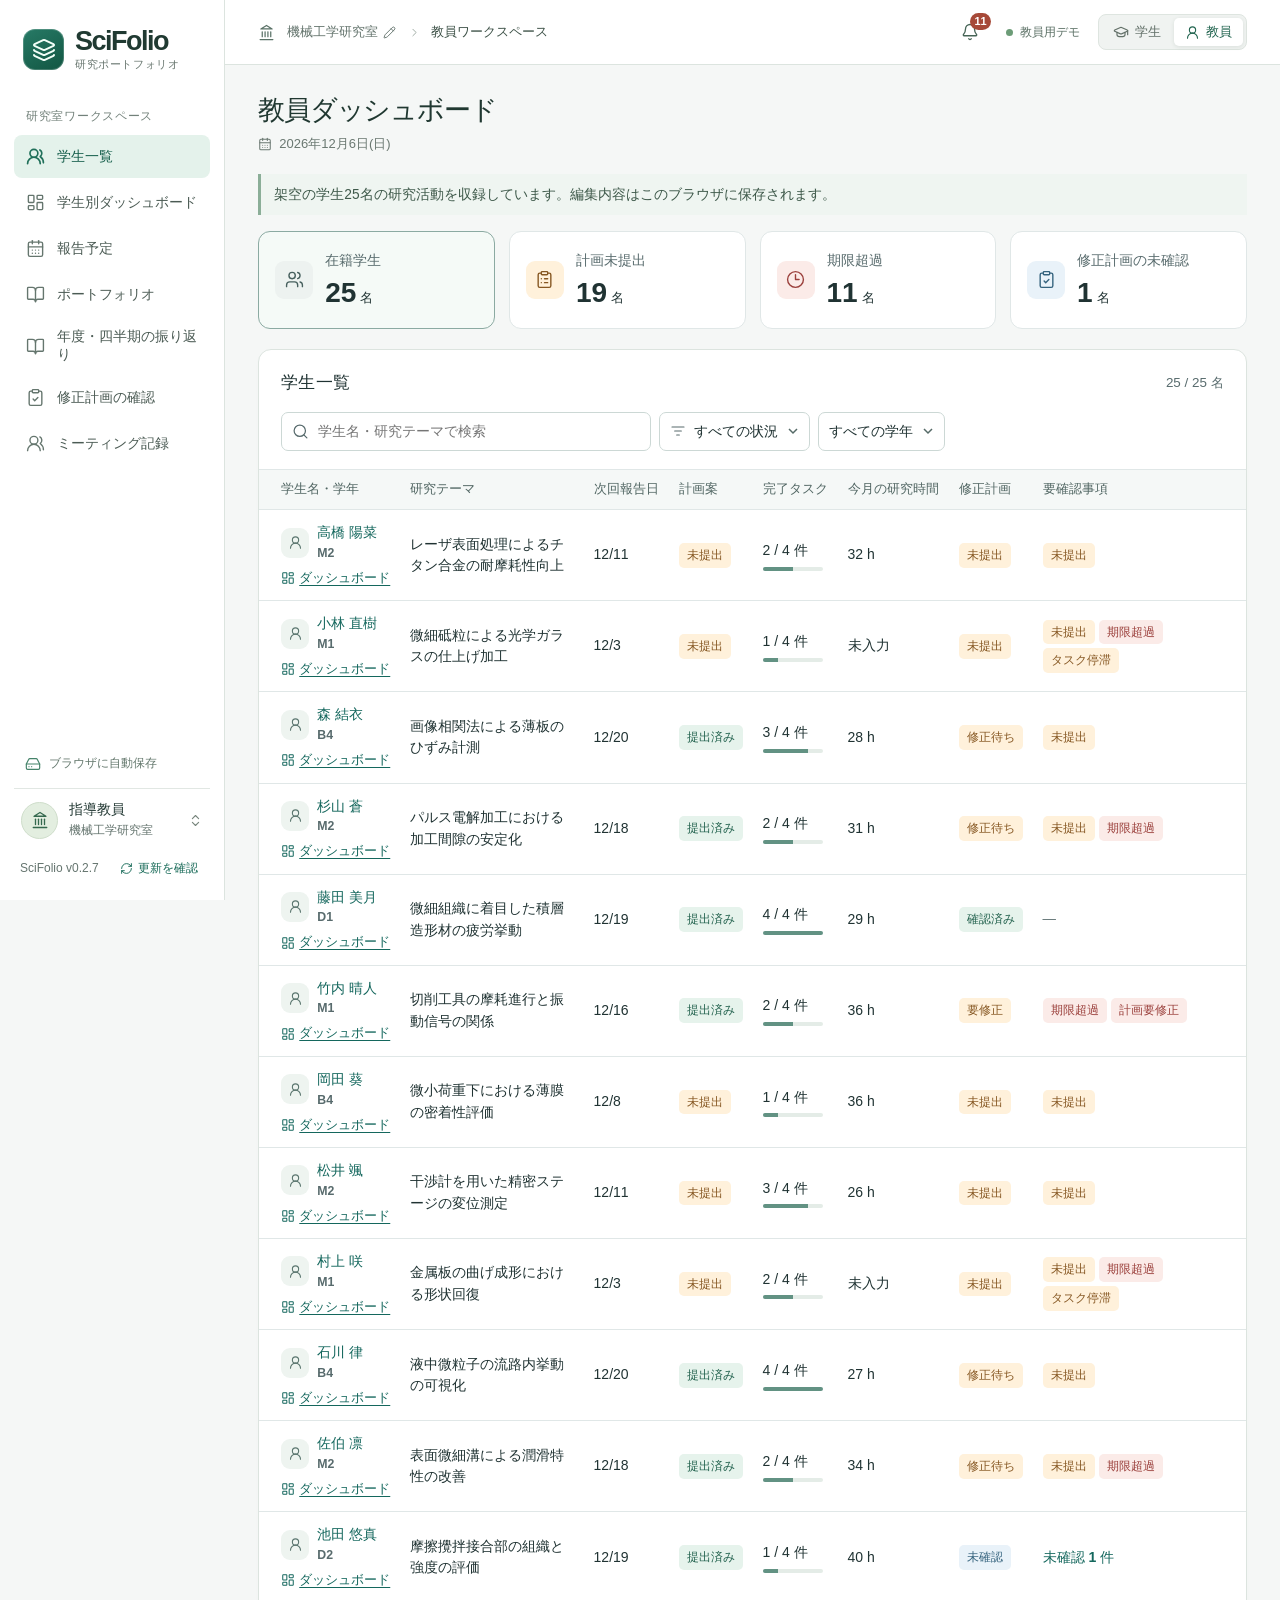
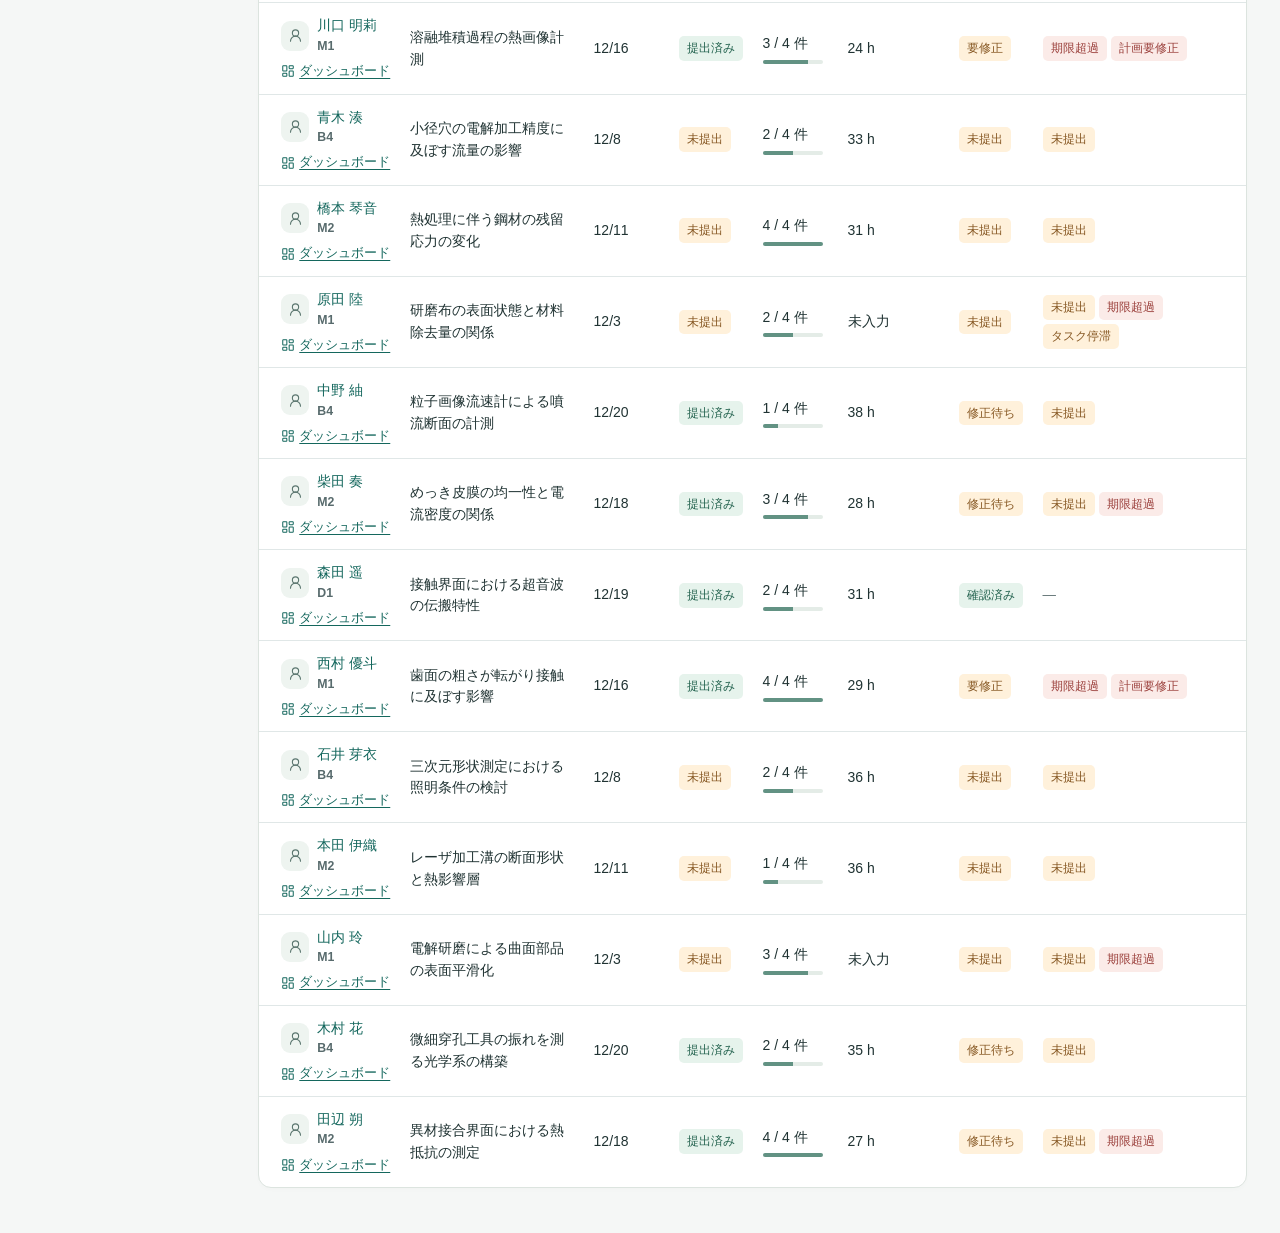
==== faculty/index.html @ 7b9308c9 "Publish verified SciFolio student and faculty demos" ====
<!doctype html>
<html lang="ja">
  <head>
    <meta name="labfolio-version" content="0.2.7">

    <meta charset="UTF-8" />
    <meta name="viewport" content="width=device-width, initial-scale=1.0" />
    <meta name="theme-color" content="#116458" />
    <meta name="description" content="機械工学研究室の研究計画、進捗報告、活動履歴を管理する研究ポートフォリオ。" />
    <link rel="icon" href="./favicon.svg" type="image/svg+xml" />
    <title>SciFolio | 研究ポートフォリオ</title>
    <script type="module" crossorigin src="./assets/index-DrVb_dXL.js"></script>
    <link rel="stylesheet" crossorigin href="./assets/index-B3-kyezY.css">
  </head>
  <body><div id="root"></div></body>
</html>
---- faculty/assets/index-B3-kyezY.css ----
.release-control{color:var(--muted);font-size:12px}.sidebar-foot .release-control{margin:10px 6px 0}.pilot-login-card .release-control{border-top:1px solid var(--line);margin-top:20px;padding-top:12px}.release-row{display:flex;justify-content:space-between;align-items:center;gap:10px}.release-row>span{font-variant-numeric:tabular-nums}.release-control button{color:var(--green);display:inline-flex;align-items:center;gap:5px;min-height:32px;padding:4px 6px;border-radius:5px;font-size:12px;font-weight:600}.release-control button:hover{background:#edf5f0}.release-status:not(:empty){display:grid;gap:3px;margin:3px 0 5px}.release-status button{justify-self:start;text-decoration:underline}.notice-bell{display:inline-flex;align-items:center;justify-content:center;position:relative;width:36px;height:36px;flex-shrink:0;border-radius:8px;color:#466456}.notice-bell:hover{background:#edf5f0}.notice-bell b{position:absolute;right:-3px;top:-1px;padding:0 4px;min-width:17px;height:17px;border-radius:12px;line-height:17px;color:#fff;background:#a64938;font-size:11px}.notice-dialog{position:fixed;inset:54px 16px auto auto;width:min(375px,calc(100vw - 24px));max-height:min(65dvh,580px);margin:0;padding:0;border:1px solid #cedbd2;border-radius:12px;color:#22372e;box-shadow:0 9px 38px #19372924}.notice-dialog::backdrop{background:#1937291a}.notice-content header{display:flex;justify-content:space-between;align-items:center;padding:9px 10px 9px 16px;border-bottom:1px solid #dce5df}.notice-content h2{font-size:1rem;margin:0}.notice-content ul{list-style:none;margin:0;padding:0}.notice-content li+li{border-top:1px solid #e1e9e4}.notice-content a{position:relative;display:grid;gap:4px;padding:11px 35px 11px 16px;text-decoration:none;color:inherit}.notice-content a:hover{background:#f3f7f4}.notice-content a>span{font-size:.82rem}.notice-content a>svg{position:absolute;right:13px;top:43%}.notice-content small{margin-right:8px;border-radius:4px;padding:1px 5px;font-weight:700}.notice-content time{color:#54665a}.notice-today{background:#f8efd6;color:#775617}.notice-late{background:#f7e4df;color:#8b392b}.notice-content p{padding:16px;margin:0}.grade-edit-trigger{display:inline-flex;align-items:center;gap:5px;color:inherit;background:transparent;cursor:pointer;max-width:min(16em,100%);min-height:28px}.grade-edit-trigger>span{white-space:nowrap;overflow:hidden;text-overflow:ellipsis}.grade-edit-trigger>svg{flex:none}.grade-edit-trigger:hover{background:#ffffff18}.grade-edit-dialog{width:min(385px,calc(100% - 32px));padding:20px;border:1px solid var(--line);border-radius:13px;background:#fff;color:var(--ink);box-shadow:0 20px 60px #183c2f33}.grade-edit-dialog::backdrop{background:#17382b80}.grade-edit-heading,.grade-edit-actions{display:flex;align-items:center;gap:10px}.grade-edit-heading{justify-content:space-between;margin:0 0 14px}.grade-edit-heading h2,.theme-copy .grade-edit-heading h2{font-size:1.1rem;line-height:1.35;margin:0}.grade-edit-dialog form{display:grid;gap:8px}.grade-edit-dialog label{font-weight:650}.grade-edit-dialog select{border:1px solid var(--line);border-radius:7px;padding:9px;font:inherit;color:inherit;background:#fff;width:100%}.grade-edit-dialog p{color:var(--muted);font-size:.82rem;margin:0}.grade-edit-dialog .grade-error{color:#a12c27}.grade-edit-actions{justify-content:flex-end;margin-top:10px}.setup-grade{display:flex;align-items:center;gap:9px;margin-bottom:12px;font-size:.88rem}.setup-grade .grade-edit-trigger{border-color:var(--line);background:#fff}.wk-checklist-edit{min-width:0;margin:0;padding:0;border:0}.wk-checklist-edit legend{margin:0 0 6px;padding:0;font-size:.89rem;font-weight:650}.wk-checklist-row{display:grid;grid-template-columns:minmax(0,1fr) auto;gap:6px;align-items:center;margin:0 0 8px}.wk-checklist-edit>button{min-height:34px}.task-check-items{display:grid;gap:2px;min-width:0}.task-check-line,.wk label.task-check-line{display:inline-flex;flex-direction:row;gap:9px;align-items:center;min-height:34px;max-width:100%;font-size:.92rem;line-height:1.45;font-weight:500;color:#354f44;overflow-wrap:anywhere}.task-check-line input{flex:0 0 17px;width:17px;height:17px;margin:0;accent-color:#19755e}.task-check-line svg{flex:none;color:#39705a}.wk-report-task{display:grid;min-width:0;gap:6px;padding:17px 0;border-top:1px solid var(--wk-line)}.wk-report-task:last-child{padding-bottom:0}.wk-report-task header{display:flex;gap:8px 13px;justify-content:space-between;align-items:baseline;flex-wrap:wrap}.wk-report-task h3{overflow-wrap:anywhere;font-size:.99rem}.wk-task-state{color:#56685e;font-size:.83rem}.wk-task-state.is-done{color:#247251}.wk-report-task .task-check-items{padding-inline-start:11px;border-inline-start:2px solid #dce8df}.wk-report-task label.wk-redirect-check{color:#616e66;font-size:.82rem}.wk-task-reason{margin:4px 0}.wk-report-details .wk-spec,.wk-submitted-reason{margin:0}.period-totals,.monthly-reading{margin:0 19px 10px;display:flex;align-items:baseline;flex-wrap:wrap;gap:.35em .85em;color:#53665a;font-size:.82rem}.period-totals b,.monthly-reading strong{color:#244638;font-variant-numeric:tabular-nums}.monthly-reading span{margin-left:auto}.trend-point{cursor:pointer;touch-action:pan-y}.trend-point:focus-visible{outline:none}.trend-point:is(:hover,:focus-visible) .trend-point-target{fill:#27867112}.trend-point:focus-visible .trend-point-target{stroke:#479e8c;stroke-width:1.5}.trend-point:is(:hover,:focus-visible) .trend-point-marker{stroke-width:3.5}.monthly-static.stat-link{cursor:default}.monthly-static.stat-link:hover{border-color:var(--border, #dce5df)}.dash-task-checks{padding:0 0 10px 38px}.dash-task-group+.dash-task-group{border-top:1px solid var(--line)}.theme-tools{display:flex;align-items:center;flex-wrap:wrap;gap:9px}.theme-edit{display:inline-flex;align-items:center;gap:5px;background:transparent;border:0;color:#f2f8f3;font:inherit;font-size:.82rem;cursor:pointer;padding:3px 5px;border-radius:4px}.theme-edit:hover{background:#ffffff18}.theme-edit:focus-visible{outline:2px solid white;outline-offset:2px}.theme-form{padding:20px 24px}.theme-form label{display:grid;gap:7px;font-weight:600}.theme-form textarea{width:100%;padding:9px 12px;border:1px solid #9fb4a6;border-radius:6px;font:inherit;color:inherit;resize:vertical}.theme-form .wk-actions{margin-top:12px}.theme-copy h2{overflow-wrap:anywhere}.reflection-dashboard-link{padding:0 20px 18px}.schedule-page{display:grid;gap:18px;min-width:0}.schedule-panel{min-width:0;padding:clamp(16px,2.3vw,28px)}.schedule-panel h2{display:flex;align-items:center;gap:9px;color:#243d32;font-size:1.1rem;margin:0}.schedule-panel h2 svg{color:#277654}.schedule-panel h2 small{margin-left:auto;color:#52675e;font-size:.78rem;font-weight:500}.schedule-panel p{margin:8px 0;color:#52665b;font-size:.9rem}.schedule-active{display:grid;grid-template-columns:repeat(2,minmax(0,1fr));gap:12px;margin-top:16px}.schedule-active-date{display:flex;flex-wrap:wrap;align-items:center;justify-content:space-between;gap:6px 12px;padding:13px 15px;border-radius:8px;background:#f0f6f2}.schedule-active-date>div{display:grid;gap:3px}.schedule-active-date>div>span,.schedule-add label{color:#51675b;font-size:.8rem;font-weight:600}.schedule-active-date strong{font-size:1.06rem;font-variant-numeric:tabular-nums}.schedule-add-actions,.schedule-row-controls,.schedule-row-date{display:flex;align-items:center;flex-wrap:wrap;gap:8px}.schedule-page input[type=date]{min-width:0;max-width:100%;padding:7px 9px;background:#fff;border:1px solid #c4d5c9;border-radius:6px;color:#263e32;font:inherit}.schedule-icon-btn{display:inline-grid;place-items:center;width:34px;height:34px;padding:0;border:1px solid #d5e0d8;border-radius:6px;background:#fff;color:#286346;cursor:pointer;font:inherit}.schedule-icon-btn:hover{background:#eef5f0}.schedule-layout{display:grid;grid-template-columns:minmax(0,.8fr) minmax(0,1.2fr);align-items:start;gap:18px}.schedule-add{display:grid;gap:10px;margin-top:18px}.schedule-input-row{display:flex;align-items:end;gap:8px}.schedule-input-row label{display:grid;gap:3px;font-size:.82rem}.schedule-input-row label input[type=date]{font-size:1rem}.schedule-add-actions{margin-top:2px}.schedule-list,.schedule-history{margin:8px 0 0;padding:0;list-style:none}.schedule-row{display:flex;align-items:center;flex-wrap:wrap;justify-content:space-between;gap:9px 10px;padding:10px 0;border-bottom:1px solid #e2e8e3}.schedule-list li:last-child .schedule-row{border:0}.schedule-row-date{gap:5px;font-size:.96rem;font-weight:600;font-variant-numeric:tabular-nums}.schedule-tag{color:#286347;padding:2px 7px;background:#e0ede3;border-radius:8px;font-size:.72rem;font-weight:600}.schedule-row-controls{gap:5px;font-size:.86rem}.schedule-details{padding:12px 0 3px;border-top:1px solid #e2e8e3;margin-top:10px}.schedule-details summary{cursor:pointer;font-size:.88rem;color:#375445;font-weight:600}.schedule-history{display:grid;gap:5px;font-size:.88rem;color:#52665b}.schedule-status:empty{display:none}.schedule-status,.schedule-feedback{margin:0;padding:10px 12px;border-radius:6px}.schedule-status{color:#285f40;background:#eaf5ed}.schedule-feedback{color:#853c29;background:#fff2eb}.schedule-feedback .btn{margin-left:8px}@media(max-width:850px){.schedule-layout{grid-template-columns:1fr}}@media(max-width:540px){.schedule-active{grid-template-columns:1fr}.schedule-page,.schedule-layout{gap:12px}.schedule-active-date{padding:10px 12px}}.reflection{display:grid;gap:16px;color:var(--text,#203c31)}.reflection h2,.reflection h3,.reflection p{margin:0}.reflection-controls,.reflection-section,.reflection-summary>.panel{padding:20px 22px}.reflection-controls{display:flex;align-items:end;gap:16px;flex-wrap:wrap}.reflection-controls>div{margin-right:auto;flex:1 1 180px}.reflection-controls h2{font-size:1.12rem}.reflection-controls p,.reflection-caption,.reflection-section>p{color:#586860;font-size:.84rem;line-height:1.7}.reflection-controls label,.reflection-note label{display:grid;gap:6px;font-size:.82rem;font-weight:650}.reflection input,.reflection textarea,.reflection select{font:inherit;border:1px solid #cfdad4;border-radius:7px;background:#fff;padding:8px 10px;color:inherit}.reflection-summary{display:grid;grid-template-columns:repeat(3,minmax(0,1fr));gap:12px}.reflection-summary>.panel{display:grid;align-content:start;gap:5px}.reflection-summary span,.reflection-section h2{display:flex;gap:7px;align-items:center}.reflection-summary span,.reflection-summary small,.reflection-table small{color:#54675b;font-size:.82rem}.reflection-summary strong{font-size:clamp(1.5rem,3.1vw,2.25rem);font-variant-numeric:tabular-nums}.reflection-section{display:grid;gap:14px;min-width:0}.reflection-section h2{font-size:1.03rem}.reflection-section h3{font-size:.91rem}.reflection-section details,.reflection-section article{border-top:1px solid #e3eae5;padding:12px 0 0;font-size:.88rem;line-height:1.65;overflow-wrap:anywhere}.reflection-section details p,.reflection-section article p{white-space:pre-wrap}.reflection-section summary{cursor:pointer;font-weight:600}.reflection-section time{font-variant-numeric:tabular-nums}.reflection-meetings{display:grid;grid-template-columns:repeat(4,minmax(0,1fr));margin:0;gap:12px}.reflection-meetings dt{color:#57695f;font-size:.81rem}.reflection-meetings dd{margin:4px 0 0;font-size:1.4rem;font-weight:650}.reflection-meetings small{font-size:.72rem;font-weight:500}.reflection-table{overflow:auto}.reflection-table table{width:100%;border-collapse:collapse;font-size:.85rem;white-space:nowrap;text-align:left}.reflection-table th,.reflection-table td{border-bottom:1px solid #e6ebe7;padding:9px 7px}.reflection-table th{font-weight:600}.reflection-table small{display:block}.reflection-table .text-action{margin:0}.reflection-note{display:grid;gap:12px}.reflection-section>.btn{justify-self:start}@media(max-width:650px){.reflection{gap:12px}.reflection-controls,.reflection-section,.reflection-summary>.panel{padding:15px}.reflection-summary{grid-template-columns:1fr;gap:8px}.reflection-summary>.panel{grid-template-columns:1fr auto;align-items:center}.reflection-summary small{grid-column:1/-1}.reflection-meetings{grid-template-columns:repeat(2,minmax(0,1fr))}.reflection-controls label{flex:1 1 auto}}.meeting-title,.meeting-title h2,.meeting-choices,.meeting-choices>label:not(.field){display:flex;align-items:center;gap:9px}.meeting-title{justify-content:space-between;margin-bottom:14px}.meeting-title h2{font-size:1.12rem}.meeting-title>span,.meeting-history span{color:var(--muted);font-size:.85rem}.meeting-form fieldset{border:0;padding:0;margin:0 0 20px}.meeting-form legend{font-weight:650;padding:0;margin-bottom:8px}.meeting-choices{flex-wrap:wrap;gap:10px 18px}.meeting-choices+.meeting-choices,.meeting-form .field{margin-top:12px}.meeting-form input[type=radio],.meeting-form input[type=checkbox]{accent-color:var(--green)}.meeting-date{max-width:230px}.meeting-counter{display:flex;flex-wrap:wrap;align-items:center;gap:8px}.meeting-counter output{min-width:3.4em;font-size:1.35rem;font-weight:650;font-variant-numeric:tabular-nums}.meeting-counter small,.meeting-hint{color:var(--muted);font-size:.82rem;font-weight:500}.meeting-counter .icon-button{min-height:40px;min-width:40px}.meeting-roster{margin-top:16px;display:grid;gap:4px}.meeting-roster button{text-align:left;border-radius:6px;border:1px solid var(--line);padding:10px 12px;display:grid;grid-template-columns:1fr 1fr 1.4fr;gap:8px}.meeting-roster button[aria-pressed=true]{border-color:var(--green);background:#f1f7f4}.meeting-history{margin:0;padding:0;list-style:none}.meeting-history li{display:flex;flex-wrap:wrap;gap:6px 18px;padding:9px 0;border-top:1px solid var(--line)}.meeting-form>p{margin-top:12px}@media(max-width:600px){.meeting-roster button{grid-template-columns:1fr 1fr}.meeting-roster button span:last-child{grid-column:1/-1}}.portfolio-view{--fac-text: #203333;--fac-muted: #586b6d;--fac-line: #e0e7e7;--fac-soft: #f5f8f7;--fac-accent: #14675d;color:var(--fac-text);min-width:0}.fac-stack{display:grid;gap:20px}.portfolio-view *,.portfolio-view *:before,.portfolio-view *:after{box-sizing:border-box}.portfolio-view button{font:inherit}.portfolio-view button,.portfolio-view summary{cursor:pointer}.portfolio-view :focus-visible{outline:3px solid #448c9c;outline-offset:2px}.portfolio-view h2,.portfolio-view h3,.portfolio-view p,.portfolio-view dl,.portfolio-view dd{margin:0}.portfolio-view h2{font-size:1.08rem;letter-spacing:.008em;line-height:1.6;font-weight:700}.portfolio-view h3{font-size:1rem;margin:1.3rem 0 .65rem}.fac-stack>.panel{min-width:0}.fac-card{padding:20px 22px}.fac-card-head,.fac-inline,.fac-profile-actions,.fac-profile{display:flex;align-items:center;gap:10px}.fac-card-head,.fac-inline,.fac-profile-actions{flex-wrap:wrap}.fac-card-head{justify-content:space-between;gap:8px}.fac-card-head h2,.fac-note{display:inline-flex;align-items:center;gap:8px}.fac-card-head h2 svg{color:var(--fac-accent)}.fac-inline{gap:8px 12px}.fac-muted,.fac-meta{color:var(--fac-muted)}.fac-muted,.fac-meta{font-size:.84rem}.fac-tag{display:inline-flex;align-items:center;justify-content:center;white-space:nowrap;padding:3px 8px;border-radius:5px;font-size:.78rem;font-weight:650;line-height:1.5}.fac-neutral{color:#47605e;background:#edf2f0}.fac-orange{color:#865722;background:#fff1db}.fac-red{color:#9b403c;background:#fbebe8}.fac-blue{color:#35637e;background:#e9f2f9}.fac-green{color:#24634f;background:#e6f3ec}.fac-violet{color:#665484;background:#f0ecf5}.fac-entry-icon{display:inline-grid;place-items:center;flex:0 0 auto;border-radius:9px}.fac-entry-icon{width:33px;height:33px;background:#edf4f0;color:var(--fac-accent)}.fac-table-card{overflow:hidden;padding:0}.fac-table-card .fac-card-head{padding:19px 22px 15px}.fac-text-btn{background:transparent;color:var(--fac-accent);border:0;padding:0}.portfolio-view .fac-text-btn{font-size:.875rem;font-weight:650;text-align:left}.fac-text-btn:hover{text-decoration:underline;text-underline-offset:3px}.fac-scroll{overflow-x:auto}.fac-table{width:100%;border-collapse:collapse;font-size:.875rem;line-height:1.55;text-align:left}.fac-table th{padding:10px;color:#516663;background:var(--fac-soft);border-block:1px solid var(--fac-line);font-weight:620;font-size:.79rem;white-space:nowrap}.fac-table td{border-bottom:1px solid var(--fac-line);padding:12px 10px;vertical-align:middle}.fac-table tr:last-child td{border-bottom:0}.fac-table th:first-child,.fac-table td:first-child{padding-left:22px}.fac-table th:last-child,.fac-table td:last-child{padding-right:22px}.fac-table time{white-space:nowrap}.fac-history tbody tr:hover{background:#f8fbf9}.fac-empty{display:grid;justify-items:center;gap:7px;padding:34px 16px;color:var(--fac-muted);text-align:center}.fac-empty svg{color:#73948a}.fac-empty strong{color:var(--fac-text)}.fac-profile{padding:19px 22px}.fac-profile-copy{flex:1 1 auto;min-width:0}.fac-profile-copy p{font-size:.93rem;color:var(--fac-muted);overflow-wrap:anywhere;margin-top:3px}.fac-monogram{flex-shrink:0;display:grid;place-items:center;width:48px;height:48px;border-radius:12px;background:#e6f0eb;color:#376b5d;font-size:1.35rem;font-weight:600}.fac-profile .btn,.fac-empty .btn{display:inline-flex;align-items:center;justify-content:center;gap:6px}.fac-history{min-width:550px}.fac-history tr.fac-selected{background:#f0f7f3}.fac-history tr.fac-selected td:first-child{box-shadow:inset 3px 0 var(--fac-accent)}.fac-section-title{margin:4px 0 -8px}.fac-summary{margin:17px 0 14px;background:var(--fac-soft);border-radius:8px;padding:12px 15px}.fac-summary span,.fac-specs dt{color:var(--fac-muted);font-size:.815rem;font-weight:560}.fac-summary p{margin-top:4px}.fac-summary p,.fac-report-task strong,.fac-specs dd,.fac-review-log p,.fac-compare p,.fac-snapshot-task strong{white-space:pre-wrap;overflow-wrap:anywhere}.fac-plan-contents{padding:14px 0 0}.fac-specs{display:grid;gap:6px}.fac-specs div{display:grid;grid-template-columns:112px minmax(0,1fr);column-gap:10px;align-items:baseline}.fac-specs dd{font-size:.9rem}.fac-report-task,.fac-version,.fac-full-plan{border-top:1px solid var(--fac-line)}.fac-report-task:first-of-type,.fac-version:first-of-type{margin-top:13px}.fac-report-task summary,.fac-version summary,.fac-full-plan>summary,.fac-draft>summary{display:flex;align-items:center;gap:10px;list-style:none;font-size:.94rem;padding:12px 0}.fac-report-task summary::-webkit-details-marker,.fac-version summary::-webkit-details-marker,.fac-full-plan>summary::-webkit-details-marker,.fac-draft>summary::-webkit-details-marker{display:none}.fac-report-task summary:after,.fac-version>summary:after,.fac-full-plan>summary:after,.fac-draft>summary:after{content:"";flex:0 0 7px;width:7px;height:7px;margin-left:auto;margin-right:6px;border-right:1.6px solid #657d75;border-bottom:1.6px solid #657d75;transform:rotate(45deg)}.fac-report-task[open]>summary:after,.fac-version[open]>summary:after,.fac-full-plan[open]>summary:after,.fac-draft[open]>summary:after{transform:rotate(225deg)}.fac-report-task .fac-specs{padding:0 0 16px}.fac-version summary small{display:block;font-size:.79rem;color:var(--fac-muted);margin-top:2px}.fac-version-body{padding:0 0 18px}.fac-snapshot-tasks{display:grid;gap:8px;margin-top:15px}.fac-snapshot-task{border-radius:7px;background:var(--fac-soft);padding:11px 14px}.fac-snapshot-task .fac-specs{margin-top:8px}.fac-draft{padding:3px 22px}.fac-draft[open]{padding-bottom:18px}.fac-diff{display:grid;gap:13px}.fac-change>strong{font-size:.9rem}.fac-compare{display:grid;grid-template-columns:repeat(2,minmax(0,1fr));gap:9px;margin-top:4px}.fac-compare>div{background:#f3f4f4;padding:9px 12px;border-radius:6px}.fac-compare>div:last-child{background:#eaf5ed}.fac-compare span{color:#52625b;font-size:.77rem;font-weight:650}.fac-compare p{font-size:.9rem;margin-top:4px}.fac-note{color:var(--fac-muted);padding:8px 0;font-size:.91rem}.fac-full-plan{margin-top:15px}.fac-full-plan>summary,.fac-draft>summary{font-weight:650}.fac-full-plan .fac-plan-contents,.fac-draft .fac-plan-contents{padding-top:5px}.fac-review-log{list-style:none;padding:0}.fac-review-log li{padding:9px 0;border-bottom:1px solid var(--fac-line)}.fac-review-log li:last-child{border-bottom:0}.fac-review-log li>div{display:flex;align-items:center;flex-wrap:wrap;gap:8px}.fac-review-log time{font-size:.85rem;color:var(--fac-muted)}.fac-review-log p{margin-top:7px}@media(max-width:1100px){.fac-profile{flex-wrap:wrap}}@media(max-width:760px){.fac-card,.fac-profile{padding:16px}.fac-table-card{padding:0}.fac-table-card .fac-card-head{padding:16px}.fac-history{min-width:500px}.fac-profile-actions{width:100%}.fac-specs div{grid-template-columns:92px minmax(0,1fr)}}@media(max-width:450px){.fac-profile{gap:8px}.fac-profile-copy{flex-basis:calc(100% - 64px)}.fac-compare{grid-template-columns:1fr;gap:4px}.fac-report-task summary{flex-wrap:wrap}}.faculty input,.faculty select,.faculty textarea{font:inherit}.fac-tags,.fac-actions{display:flex;align-items:center;gap:10px}.fac-tags,.fac-actions{flex-wrap:wrap}.fac-review-form label,.fac-review-meta span{display:inline-flex;align-items:center;gap:8px}.fac-overline{color:var(--fac-muted)}.fac-overline{display:block;font-weight:560;font-size:.86rem;line-height:1.45}.fac-tags{gap:4px}.fac-overview{display:grid;grid-template-columns:repeat(4,minmax(0,1fr));gap:14px}.faculty .fac-tile{display:flex;align-items:center;text-align:left;gap:12px;padding:16px;min-height:98px;color:var(--fac-text);border:1px solid var(--fac-line);background:#fff;border-radius:12px;transition:border-color .15s,background-color .15s}.fac-tile:hover{background:#f9fbfa}.faculty .fac-tile.is-picked{border-color:#8baaa2;background:#f5faf7}.fac-tile strong{display:block;font-size:1.75rem;font-variant-numeric:tabular-nums;line-height:1.15;margin-top:6px}.fac-tile small{font-size:.8rem;font-weight:550;margin-left:4px}.fac-symbol,.fac-person-icon{display:inline-grid;place-items:center;flex:0 0 auto;border-radius:9px}.fac-symbol{width:38px;height:38px}.fac-tools{display:flex;align-items:center;flex-wrap:wrap;gap:8px;padding:0 22px 18px}.fac-search,.fac-select-group{display:inline-flex;align-items:center;min-width:0;position:relative}.fac-search{flex:1 1 210px;max-width:370px}.fac-search svg,.fac-select-group svg{position:absolute;left:11px;color:var(--fac-muted);pointer-events:none}.faculty select,.faculty input,.faculty textarea{border:1px solid #ccd8d5;border-radius:7px;padding:8px 10px;background-color:#fff;color:var(--fac-text);min-height:39px}.faculty select{appearance:none;padding-right:31px;background-image:url("data:image/svg+xml,%3Csvg xmlns='http://www.w3.org/2000/svg' width='14' height='14' fill='none' stroke='%23556a67' stroke-width='1.5'%3E%3Cpath d='m3 5 4 4 4-4'/%3E%3C/svg%3E");background-repeat:no-repeat;background-position:right 9px center}.faculty .fac-search input{width:100%;padding-left:36px}.faculty .fac-select-group select{padding-left:34px}.fac-tools select,.fac-tools input{font-size:.87rem}.fac-student-link,.fac-tag-button{background:transparent;color:var(--fac-accent);border:0;padding:0}.fac-student-link:hover,.fac-tag-button:hover{text-decoration:underline;text-underline-offset:3px}.fac-table .fac-number{white-space:nowrap}.fac-roster{min-width:845px}.fac-table .fac-theme-cell{min-width:118px;max-width:195px;overflow-wrap:anywhere}.fac-roster tbody tr:hover{background:#f8fbf9}.fac-student-link{display:inline-flex;align-items:center;gap:8px;text-align:left;font-weight:640;white-space:nowrap}.fac-student-link small{display:block;color:var(--fac-muted);font-weight:550;font-size:.77rem}.fac-person-icon{width:28px;height:30px;color:#5b766f;background:#eef4f0}.fac-mini-progress{min-width:60px;white-space:nowrap;display:grid;gap:5px;font-variant-numeric:tabular-nums}.fac-meter{height:4px;width:60px;background:#e4ece7;border-radius:4px;overflow:hidden}.fac-meter i{display:block;background:#629283;height:100%}.fac-roster-person{display:grid;justify-items:start;gap:5px}.fac-dashboard-link{display:inline-flex;gap:4px;align-items:center;color:var(--fac-accent);font-size:.82rem;white-space:nowrap;text-underline-offset:3px}.fac-student-toolbar{display:flex;align-items:center;justify-content:space-between;flex-wrap:wrap;gap:12px;padding:14px 18px}.fac-student-toolbar label{display:flex;flex-wrap:wrap;align-items:center;gap:8px;max-width:100%;color:var(--fac-muted);font-size:.9rem}.fac-student-toolbar select{max-width:100%}.fac-actions .btn{display:inline-flex;align-items:center;justify-content:center;gap:6px}.fac-review-meta{display:flex;flex-wrap:wrap;gap:7px 18px;margin-top:12px;color:var(--fac-muted);font-size:.85rem}.fac-review-tools{margin:16px 0;display:flex;flex-wrap:wrap;gap:8px 16px}.fac-review-tools label{display:grid;gap:4px;color:var(--fac-muted);font-size:.85rem;min-width:0}.fac-review-tools select{max-width:100%}.fac-period-picker{display:flex;gap:10px;align-items:center;flex-wrap:wrap;color:var(--fac-muted);font-size:.9rem}.fac-period-picker select{max-width:100%}.faculty button:disabled{cursor:default;opacity:.6}.fac-review-form{display:grid;margin-top:13px;gap:7px}.fac-review-form label{font-size:.9rem;font-weight:600}.fac-review-form label small{font-weight:500;color:var(--fac-muted)}.faculty textarea{resize:vertical;min-width:0;line-height:1.6}.fac-actions{margin-top:6px;justify-content:flex-end}.fac-sr{position:absolute;inline-size:1px;block-size:1px;clip-path:inset(50%);overflow:hidden;white-space:nowrap}@media(max-width:1100px){.fac-overview{gap:8px}.faculty .fac-tile{padding:12px;gap:8px}.fac-symbol{width:30px;height:32px}}@media(max-width:760px){.fac-roster-person{display:flex;align-items:center;justify-content:space-between;flex-wrap:wrap;gap:8px}.fac-dashboard-link{padding:4px}.fac-student-toolbar .fac-profile-actions{gap:6px}.fac-overview{grid-template-columns:repeat(2,minmax(0,1fr))}.faculty .fac-tile{min-height:77px}.fac-tools{padding:0 16px 14px}.fac-roster{min-width:0}.fac-roster,.fac-roster tbody{display:block}.fac-roster thead{position:absolute;inline-size:1px;block-size:1px;clip-path:inset(50%);overflow:hidden}.fac-roster tr{display:grid;grid-template-columns:repeat(2,minmax(0,1fr));gap:8px 12px;padding:14px 16px;border-top:1px solid var(--fac-line)}.fac-roster td,.fac-roster td:first-child,.fac-roster td:last-child{display:block;border:0;padding:0;min-width:0}.fac-roster td:before{display:block;content:attr(data-label);color:var(--fac-muted);font-size:.76rem;margin-bottom:2px}.fac-roster td:first-child,.fac-roster td:nth-child(2){grid-column:1/-1}.fac-roster td:first-child:before,.fac-roster td:nth-child(2):before{display:none}.fac-table .fac-theme-cell{max-width:none}.fac-roster .fac-student-link small{display:inline;margin-left:8px}.fac-search{max-width:none}}@media(max-width:450px){.fac-search{flex-basis:100%}.fac-overline{font-size:.78rem}.fac-tile strong{font-size:1.45rem}}.wk{--wk-ink: #223b36;--wk-green: #19755e;--wk-line: #dce6e2;--wk-muted: #61736d;display:grid;gap:20px;width:100%;min-width:0;color:var(--wk-ink)}.wk-card{padding:clamp(18px,2.25vw,30px);min-width:0}.wk-heading{display:flex;align-items:flex-start;justify-content:space-between;gap:15px;margin-bottom:20px}.wk h2,.wk h3{margin:0;color:var(--wk-ink)}.wk h2{display:flex;align-items:center;gap:9px;font-size:1.1rem;line-height:1.5}.wk h2 svg{color:var(--wk-green);flex-shrink:0}.wk h3{font-size:1rem}.wk p{color:var(--wk-muted);line-height:1.7}.wk-heading p{margin:5px 0 0;font-size:.91rem}.wk-count,.wk-success{display:inline-flex;align-items:center;gap:5px;padding:5px 10px;border-radius:6px;background:#eef5f1;color:#285848;font-size:.82rem;font-weight:650;white-space:nowrap}.wk label{display:flex;flex-direction:column;align-items:stretch;gap:7px;min-width:0;font-size:.89rem;font-weight:650;color:#3e524b}.wk input:not([type=checkbox]),.wk select,.wk textarea{max-width:100%;width:100%;min-width:0;font:inherit;font-weight:400;font-size:.95rem;color:#213c34;background-color:#fff;border:1px solid #cad9d1;border-radius:7px;line-height:1.55;padding:9px 11px}.wk textarea{resize:vertical}.wk select{appearance:none;padding-right:33px;background-image:url("data:image/svg+xml,%3Csvg xmlns='http://www.w3.org/2000/svg' width='14' height='14' viewBox='0 0 24 24' fill='none' stroke='%23516c60' stroke-width='2'%3E%3Cpath d='m6 9 6 6 6-6'/%3E%3C/svg%3E");background-repeat:no-repeat;background-position:right 10px center}.wk :is(input,select,textarea,button):focus-visible{outline:3px solid #3c968375;outline-offset:2px}.wk input:read-only,.wk textarea:read-only,.wk select:disabled{background-color:#f5f7f6}.wk button{cursor:pointer}.wk button:disabled{opacity:.45;cursor:default}.wk input::placeholder,.wk textarea::placeholder{color:#7a8882}.wk-fields{display:grid;gap:15px}.wk-date-source{margin:6px 0 0;color:#52665b;font-size:.8rem}.wk-pair,.wk-triple{display:grid;gap:15px;align-items:start;grid-template-columns:repeat(2,minmax(0,1fr))}.wk-triple{grid-template-columns:repeat(3,minmax(0,1fr))}.wk .wk-block{margin-top:19px}.wk-actions,.wk-inline{display:flex;align-items:center;gap:10px;flex-wrap:wrap}.wk-actions{margin-top:20px}.wk-end{margin-top:0;justify-content:flex-end}.wk-segment{display:flex;flex-wrap:wrap;align-items:stretch;width:fit-content;max-width:100%;gap:4px;background:#eaf0ed;padding:4px;border-radius:9px}.wk-segment button{color:#52685f;border:0;border-radius:6px;background:transparent;padding:9px 15px;font:inherit;font-weight:600;font-size:.91rem}.wk-segment button[aria-pressed=true]{color:#0c6251;background:#fff;box-shadow:0 1px 5px #294c3d1a}.wk-task{border-bottom:1px solid var(--wk-line)}.wk-task-bar{display:flex;gap:10px;align-items:center;min-height:63px}.wk-disclose{display:flex;align-items:center;flex:1;gap:11px;min-width:0;padding:11px 0;color:var(--wk-ink);font:inherit;font-weight:650;text-align:start;border:0;background:none}.wk-disclose svg{flex-shrink:0}.wk-disclose>span:not(.wk-index){overflow-wrap:anywhere}.wk-disclose>svg:last-child{color:#7f938a}.wk-disclose small{display:block;color:var(--wk-muted);font-size:.8rem;font-weight:450;margin-top:4px}.wk-index{background:#edf4ef;color:#37725c;padding:4px;display:grid;place-items:center;min-width:29px;height:29px;border-radius:7px;font-variant-numeric:tabular-nums;font-size:.85rem}.wk-tools{display:flex;align-items:center;gap:3px}.wk-icon{width:32px;height:32px;display:inline-grid;place-items:center;border:1px solid transparent;border-radius:6px;background:transparent;color:#5f7569}.wk-icon:hover:not(:disabled),.wk-disclose:hover{color:var(--wk-green)}.wk-icon:hover:not(:disabled){background:#edf4ef;border-color:var(--wk-line)}.wk-task-detail{padding:14px 16px 18px;margin:2px 0 12px;background:#f7faf8;border-radius:8px}.wk-complete{color:#21805e}.wk-dim{color:#a4b5ac}.wk select.wk-status{flex:0 0 146px;width:146px;font-size:.86rem}.wk select.is-done{color:#17644d;background-color:#edf7ef}.wk-spec{display:grid;gap:8px;margin:0 0 17px;font-size:.9rem}.wk-spec>div{display:flex;gap:12px}.wk-spec dt{min-width:76px;color:var(--wk-muted);font-weight:600}.wk-spec dd{margin:0;white-space:pre-wrap;overflow-wrap:anywhere}.wk-empty{padding:22px 12px;text-align:center;border:1px dashed var(--wk-line);border-radius:7px;color:var(--wk-muted)}.wk-copy{display:flex;gap:12px;align-items:flex-end;margin-top:15px}.wk-copy label{flex:1}.wk-notice,.wk-error{display:flex;align-items:center;gap:9px;padding:11px 14px;border-radius:7px;background:#edf5f0;line-height:1.6;color:#385c4c;font-size:.91rem;overflow-wrap:anywhere}.wk-notice{margin-bottom:16px}.wk-notice>svg{flex:none}.wk .wk-error{color:#973e2b;background:#fcf0e9}.wk-link{padding:3px;display:inline-flex;align-items:center;gap:4px;color:var(--wk-green);background:none;border:0;font:inherit;font-size:.88rem;font-weight:650}.wk-candidate{padding:17px;margin:14px 0;border:1px solid var(--wk-line);border-radius:9px}.wk-candidate .wk-heading{margin-bottom:11px}.wk label.wk-check{display:flex;flex-direction:row;align-items:center;gap:8px;line-height:1.65}.wk-check input{accent-color:var(--wk-green);width:17px;height:17px}.wk textarea.wk-code{font-family:ui-monospace,Meiryo,monospace}.wk-preview{border:1px solid var(--wk-line);padding:clamp(6px,1.5vw,19px);border-radius:8px;background:#e9efec}.wk-preview canvas{display:block;width:100%;height:auto;aspect-ratio:16/9;background:#fff;box-shadow:0 2px 8px #23392f1a}.wk-chart-setting{display:flex;flex-wrap:wrap;align-items:center;gap:5px 16px;margin:-3px 0 16px}.wk-chart-setting>span{font-size:.86rem;color:var(--wk-muted)}.wk-pages{display:flex;flex-wrap:wrap;align-items:center;justify-content:space-between;gap:8px;margin-top:10px}.wk-pages p{margin:0;font-size:.91rem}@media(max-width:700px){.wk{gap:14px}.wk-fields,.wk-pair,.wk-triple{gap:12px}.wk-pair,.wk-triple{grid-template-columns:1fr}.wk-heading{flex-wrap:wrap;gap:8px}.wk-copy{flex-direction:column;align-items:stretch}.wk-segment button{padding:8px 10px}.wk-notice{flex-wrap:wrap}.wk-task-bar{flex-wrap:wrap;gap:4px;padding:7px 0}.wk-disclose{padding:5px 0}.wk-disclose>span{font-size:.9rem}.wk select.wk-status{flex-basis:125px;width:125px;font-size:.8rem}.wk-icon{width:31px;height:34px}.wk-spec>div{display:block}.wk-spec dt{margin-bottom:2px}.wk-task-detail,.wk-candidate{padding:12px}}@media(max-width:430px){.wk-task-bar .wk-tools{margin-left:auto}.wk-task-bar:has(.wk-tools) .wk-disclose{flex-basis:100%}}.wk-task-options>summary{color:var(--green);cursor:pointer;font-size:.87rem;font-weight:650;padding-block:5px}.wk-task-options[open]>summary{margin-bottom:12px}.wk-workspace-nav{justify-content:space-between;flex-wrap:wrap}.hours-panel{padding:clamp(16px,2.3vw,30px);min-width:0;color:#243d32}.hours-heading{display:flex;justify-content:space-between;align-items:end;flex-wrap:wrap;gap:14px;margin-bottom:16px}.hours-heading h2{display:flex;align-items:center;gap:9px;margin:0;font-size:1.13rem}.hours-heading h2 svg{color:#247258}.hours-heading p{margin:6px 0 0;color:#53695c;font-size:.91rem}.hours-heading label{display:grid;gap:4px;font-size:.8rem;font-weight:600}.hours-panel input{border:1px solid #c4d5c9;padding:7px 9px;border-radius:6px;background:#fff;color:inherit;font:inherit;line-height:1.45}.hours-total{display:flex;align-items:baseline;flex-wrap:wrap;gap:5px 12px;padding:12px 14px;margin-bottom:6px;background:#eff6f1;border-radius:8px;font-size:.88rem}.hours-total output{font-size:1.15rem;font-weight:700;color:#1d664c}.hours-total span:last-child{margin-inline-start:auto;color:#5a6e60}.hours-week{display:flex;flex-wrap:wrap;align-items:center;justify-content:space-between;gap:9px 18px;padding:14px 0;border-bottom:1px solid #dfE8e1}.hours-week:last-child{border:0}.hours-range h3{margin:0;font-size:1rem}.hours-range>span{display:inline-flex;align-items:center;flex-wrap:wrap;gap:4px;margin-top:3px;color:#657168;font-size:.81rem}.hours-range>.hours-submitted{color:#266647}.hours-week form,.hours-week form label{display:flex;align-items:center;gap:8px}.hours-week form label{color:#56655a;font-size:.89rem}.hours-week input{width:7.2em;font-variant-numeric:tabular-nums}.hours-week input:disabled{background:#f4f6f4}.hours-feedback{flex-basis:100%;margin:0;color:#923e2d;font-size:.9rem}.hours-feedback button{margin-left:5px}@media(max-width:480px){.hours-week{display:grid;grid-template-columns:minmax(0,1fr) auto;gap:7px 9px}.hours-range h3{font-size:.93rem}.hours-week input{width:4.6em}.hours-week form,.hours-week form label{gap:5px}.hours-week .btn{padding-inline:10px}.hours-feedback{grid-column:1/-1}}@media(max-width:345px){.hours-week{grid-template-columns:1fr}}.role-switch,.role-switch button{display:flex;align-items:center}.demo-label.faculty-demo-label{display:inline-flex;white-space:nowrap}.faculty-demo-notice{margin:0 0 16px;padding:10px 13px;border-left:3px solid #8bae98;background:#eff5f1;color:#3e594a;font-size:.86rem;line-height:1.55}.role-switch{background:#f0f3f1;border:1px solid #dee5e0;border-radius:8px;padding:3px;gap:2px}.role-switch button{justify-content:center;gap:6px;border-radius:5px;padding:5px 11px;min-height:28px;font-size:13px;font-weight:600;color:#627068}.role-switch button[aria-pressed=true]{color:#21644f;background:#fff;box-shadow:0 1px 4px #183d291b}.identity-dialog{width:min(420px,calc(100% - 32px));border:1px solid var(--line);border-radius:14px;padding:22px;color:var(--ink);box-shadow:0 22px 80px #143e2f33}.identity-dialog::backdrop{background:#152e2580}.identity-dialog>div{display:flex;align-items:center;gap:8px}.identity-dialog h2{font-size:19px}.identity-dialog .icon-button{margin-left:auto;display:grid;place-items:center}.identity-dialog p{color:var(--muted);line-height:1.7;font-size:14px;margin:13px 0 16px}.identity-dialog form{display:grid;gap:15px}.identity-dialog form button{justify-self:end}@media(max-width:670px){.role-switch button{padding:4px 7px}}.lab-rename{display:inline-flex;align-items:center;gap:5px;min-width:0;max-width:100%;background:transparent;color:inherit;border:0;padding:5px 2px;border-radius:4px;font:inherit}.lab-rename:hover{color:var(--green);text-decoration:underline}.lab-rename span{overflow:hidden;text-overflow:ellipsis}.lab-rename svg{flex:none}.lab-settings-dialog{width:min(420px,calc(100% - 32px));border:1px solid var(--line);border-radius:14px;padding:22px;color:var(--ink);white-space:normal;box-shadow:0 22px 80px #143e2f33}.lab-settings-dialog::backdrop{background:#152e2580}.lab-settings-heading,.lab-settings-actions{display:flex;align-items:center;gap:10px}.lab-settings-heading{justify-content:space-between;margin-bottom:18px}.lab-settings-heading h2{margin:0;font-size:1.1rem}.lab-settings-dialog form{display:grid;gap:8px}.lab-settings-dialog input{width:100%;border:1px solid var(--line);border-radius:7px;padding:9px;font:inherit}.lab-settings-dialog p{margin:0;font-size:.8rem;color:var(--muted)}.lab-settings-dialog .lab-settings-error{color:#a32e28}.lab-settings-actions{justify-content:flex-end;margin-top:12px}:root{font-family:Inter,Yu Gothic UI,Hiragino Kaku Gothic ProN,Meiryo,sans-serif;color:#223833;background:#f5f7f6;font-synthesis:none;text-rendering:optimizeLegibility;--green: #196b59;--ink: #1c3530;--muted: #65756f;--line: #dce4df;--nav-width: 225px;--accent: #196b59;--primary: #196b59}*{box-sizing:border-box}body{margin:0;min-width:300px}button,input,textarea,select{font:inherit}button{cursor:pointer;color:inherit}button:disabled{cursor:default;opacity:.55}button,a,input,select,textarea{-webkit-tap-highlight-color:transparent}:focus-visible{outline:3px solid #479e8c;outline-offset:3px}button{border:0;background:none}select{color:inherit;background-color:#fff}svg{flex-shrink:0;stroke-width:1.75}h1,h2,h3,p{margin:0}a{color:#166854}.skip{position:fixed;left:15px;top:-100px;z-index:80;background:#fff;border-radius:6px;padding:12px}.skip:focus{top:12px}.sidebar{position:fixed;inset:0 auto 0 0;width:var(--nav-width);z-index:30;background:#fff;border-right:1px solid var(--line);display:flex;flex-direction:column}.brand{display:flex;gap:11px;align-items:center;padding:27px 23px 29px}.brand-mark{display:grid;place-items:center;width:41px;height:41px;background:linear-gradient(150deg,#277a66,#125642);color:#f2fff8;border-radius:12px;box-shadow:inset 0 0 0 1px #fff3}.brand-mark svg{stroke-width:2}.brand>div{display:flex;flex-direction:column;gap:1px}.brand strong{font-family:Inter,Segoe UI,sans-serif;font-size:27px;font-weight:700;letter-spacing:-1.5px;line-height:1.08;color:#203a32}.brand div>span{font-size:11px;font-weight:600;letter-spacing:.055em;color:#697770}.sidebar nav{padding:7px 14px;overflow-y:auto}.nav-group+.nav-group{margin-top:29px;border-top:1px solid #e7ece9;padding-top:25px}.nav-label{color:#72817a;font-size:12px;font-weight:650;letter-spacing:.06em;margin:0 12px 10px}.nav-item{width:100%;display:flex;gap:12px;align-items:center;min-height:43px;border-radius:8px;color:#4b5b54;text-align:left;padding:9px 12px;font-size:14px;font-weight:550;margin:3px 0}.nav-item svg{color:#65766e}.nav-item:hover,button.profile-button:hover{background:#f3f7f4}.nav-item.active{background:#e4f2eb;color:#155e4b;font-weight:700}.nav-item.active svg{color:#20705a;stroke-width:2.1}.sidebar-foot{margin-top:auto;padding:18px 14px 16px}.save-state{display:flex;align-items:center;gap:8px;font-size:12px;color:#64786d;padding:0 11px 16px;border-bottom:1px solid #e1e7e3}.save-state svg{color:#45836a}.profile-button{display:flex;align-items:center;width:100%;gap:11px;padding:12px 7px 3px;text-align:left;border-radius:6px}.avatar{display:grid;place-items:center;width:37px;height:37px;border-radius:50%;color:#34694e;background:#e3eee0;border:1px solid #cfdecb;font-weight:700;font-size:16px}.profile-button>span:nth-child(2){display:grid;gap:3px;flex:1}.profile-button strong{font-size:14px}.profile-button small{font-size:12px;color:var(--muted)}.profile-button>svg{color:#77857c}.app-frame{margin-left:var(--nav-width)}.topbar{height:65px;display:flex;justify-content:space-between;align-items:center;background:#fff;border-bottom:1px solid var(--line);padding:0 clamp(24px,2.6vw,44px);gap:12px}.breadcrumbs,.bar-right,.demo-label,.page-subline{display:flex;align-items:center}.breadcrumbs{gap:10px;color:#64746d;font-size:13px;white-space:nowrap;min-width:0}.breadcrumbs>span,.breadcrumbs>.lab-rename{min-width:0;max-width:min(36vw,26em);overflow:hidden;text-overflow:ellipsis}.breadcrumbs>svg,.breadcrumbs>b{flex:none}.profile-button>span:nth-child(2){min-width:0}.profile-button small{white-space:nowrap;overflow:hidden;text-overflow:ellipsis}.breadcrumbs svg:first-child{color:#5a7267}.breadcrumbs svg:nth-of-type(2){color:#9daaa2}.breadcrumbs b{color:#3c5046;font-weight:600}.bar-right{gap:18px;margin-left:auto}.demo-label{gap:7px;color:#5b7065;font-size:12px;font-weight:600}.demo-label i{width:7px;height:7px;background:#6c9c77;border-radius:50%}.segment{background:#f0f3f1;border:1px solid #dee5e0;border-radius:8px;padding:3px;gap:2px}.segment .chosen{color:#21644f;background:#fff;box-shadow:0 1px 4px #183d291b}.mobile-close,.menu-toggle,.nav-scrim{display:none}.page-content{max-width:1590px;margin:0 auto;padding:27px clamp(24px,2.6vw,44px) 45px}.page-content:focus{outline:none}.page-heading{display:flex;align-items:center;justify-content:space-between;gap:14px;margin-bottom:21px}.page-heading h1{font-size:clamp(26px,2.1vw,35px);letter-spacing:-.045em;font-weight:700;color:#203831;line-height:1.4}.page-subline{color:#6a7871;font-size:13px;gap:7px;margin-top:5px;font-variant-numeric:tabular-nums}.btn{min-height:38px;border:1px solid #cfdad3;border-radius:7px;padding:8px 14px;background:#fff;color:#365047;display:inline-flex;align-items:center;justify-content:center;gap:8px;font-size:14px;font-weight:600;line-height:1.5}.btn:hover:not(:disabled){background:#eff5f0;border-color:#a6beb0}.btn.primary{border-color:#1b6955;background:#1a6a55;color:#fff}.btn.primary:hover:not(:disabled){background:#105642;border-color:#105642}.report-cta{box-shadow:0 2px 3px #1a513d10;padding:9px 16px}.panel{background:#fff;border:1px solid var(--line);border-radius:13px;box-shadow:0 2px 4px #153b2904;min-width:0}.field{display:grid;gap:6px;color:#455c50;font-size:14px;font-weight:600}.field input,.field select,.field textarea{width:100%;color:#273c32;background-color:#fff;border:1px solid #ccd9d0;border-radius:7px;padding:9px 11px;min-height:40px;font-size:15px}.field textarea{resize:vertical}.badge{display:inline-flex;align-items:center;border-radius:5px;padding:3px 8px;font-size:13px;font-weight:600}.icon-button,.menu-toggle,.mobile-close{align-items:center;justify-content:center;width:36px;height:36px;border-radius:7px;color:#567066}.icon-button:hover,.menu-toggle:hover,.mobile-close:hover{background:#f0f5f0}.dash{display:grid;gap:18px}.theme-hero{position:relative;isolation:isolate;overflow:hidden;min-height:165px;display:flex;align-items:center;background:linear-gradient(107deg,#194f43,#205f4f 59%,#317661);color:#f7fff9;border-radius:13px;border:1px solid #276650}.specimen{z-index:-1;position:absolute;inset:-5% -1% auto auto;width:45%;height:112%;-webkit-mask-image:linear-gradient(90deg,transparent,#000 21%);mask-image:linear-gradient(90deg,transparent,#000 21%);opacity:.98}.theme-copy{padding:23px 27px;width:69%}.theme-label{display:inline-flex;align-items:center;gap:7px;padding:3px 9px;border:1px solid #a5c9af49;border-radius:5px;background:#a1d3af10;color:#e0f0df;font-size:12px;font-weight:600;letter-spacing:.065em}.theme-copy h2{max-width:24em;font-size:clamp(23px,2vw,33px);letter-spacing:-.025em;line-height:1.5;text-wrap:balance;margin:9px 0 14px;font-weight:650}.theme-copy h2>span{display:inline-block;max-width:100%}.theme-meta{display:flex;align-items:center;flex-wrap:wrap;gap:8px;font-size:13px;color:#d6e8dc;font-variant-numeric:tabular-nums}.theme-meta strong{font-size:14px;font-weight:600;letter-spacing:.03em}.student-grade{font-family:Inter,Segoe UI,sans-serif;font-weight:650;font-size:12px;border:1px solid #a9c8af59;border-radius:4px;padding:0 5px;line-height:19px}.theme-meta>i{height:13px;width:1px;background:#a3c6ae72;margin:0 5px}.next-date{display:inline-flex;align-items:center;gap:6px}.next-date b{font-weight:600}.stats{display:grid;grid-template-columns:repeat(3,minmax(0,1fr));gap:16px}.stat{min-height:134px;padding:16px 20px;display:flex;flex-direction:column;justify-content:space-between;text-align:left}.stat-head,.stat-foot{display:flex;align-items:center;gap:8px}.stat-head h2,.stat-title{font-size:14px;line-height:1.45;font-weight:650;color:#47594f}.icon-tile{width:31px;height:31px;display:inline-grid;place-items:center;border-radius:9px;flex:0 0 auto}.icon-tile svg{width:17px;height:17px;stroke-width:1.9}.mint{color:#288264;background:#e8f4eb}.sky{color:#487d9c;background:#e8f1f7}.lilac{color:#836a9f;background:#f0ecf6}.stat-value{display:flex;align-items:baseline;gap:1px;margin:5px 0;font-family:Inter,Segoe UI,sans-serif;font-variant-numeric:tabular-nums;font-size:34px;font-weight:650;letter-spacing:-.065em;color:#1c332b;line-height:1.1}.stat-value small{font-size:18px;letter-spacing:0;margin-left:4px;color:#52615a;font-weight:550}.stat-value>span{margin-left:auto;font-family:inherit;font-size:12px;font-weight:500;letter-spacing:.03em;color:#69786f}.completion-track{border-radius:9px;height:6px;width:100%;background:#e7eeea;margin:5px 0 3px;overflow:hidden}.completion-track i{display:block;background:#4c9777;border-radius:inherit;height:100%;transition:width .25s ease}.stat-foot{color:#627269;font-size:12px;font-weight:500}.stat-foot svg{color:#7b8980}.stat-link:hover{border-color:#97b6a5}.status-line{display:flex;align-items:center;gap:10px;font-size:23px;font-weight:650;line-height:1.4}.plan-dot{border:2px solid #c5963f;border-radius:50%;width:12px;height:12px;background:#fff5dc}.plan-dot.is-done{border-color:#3c8467;background:#c9ecd7}.dash-columns{display:grid;grid-template-columns:minmax(0,1.37fr) minmax(0,1fr);gap:17px;align-items:stretch}.section-heading{display:flex;align-items:center;gap:9px;padding:18px 20px 13px}.section-heading h2{font-size:clamp(16px,1.15vw,19px);font-weight:700;letter-spacing:-.02em;color:#263c32}.section-icon{color:#4b7a60;display:grid;place-items:center}.section-icon svg{width:19px;height:19px;stroke-width:1.9}.count-pill{font-size:11px;font-weight:600;border-radius:5px;background:#f0f3f0;color:#627167;padding:2px 6px}.text-action{color:#326f54;font-size:12px;font-weight:650;margin-left:auto;padding:4px 0 4px 6px;white-space:nowrap}.text-action:hover{text-decoration:underline}.dash-task-list{padding:0 19px 6px}.dash-task{display:flex;align-items:center;gap:11px;padding:12px 0;border-top:1px solid #e9eeea;min-height:54px}.task-indicator{display:grid;place-items:center}.task-main{flex:1;min-width:0;display:grid;gap:3px}.task-main strong{font-size:14px;font-weight:600;color:#32463b;overflow-wrap:anywhere}.task-main>span{display:flex;align-items:center;gap:5px;font-size:11.5px;color:#6c7970;line-height:1.5}.task-main>span i{width:2px;height:2px;border-radius:50%;background:#94a39a;margin:0 2px}.status-select{position:relative;display:flex;align-items:center;gap:3px;font-size:12px;padding:3px 6px;font-weight:650;border-radius:5px;white-space:nowrap}.status-select select{position:absolute;inset:0;cursor:pointer;opacity:0;width:100%}.status-select:focus-within{outline:2px solid #4e9c83;outline-offset:2px}.dash-task.green{color:#418a64}.dash-task.blue{color:#4d89a5}.dash-task.amber{color:#a27f39}.dash-task.gray{color:#819088}.dash-task.purple{color:#876eaa}.status-select.green{background:#e4f3e7;color:#357447}.status-select.blue{background:#e6eff7;color:#396e95}.status-select.gray{background:#eef1ef;color:#65736a}.status-select.amber{background:#f9f1dc;color:#8c6d27}.status-select.purple{background:#f2eaf7;color:#806198}.task-note,.dash-empty{margin:0 20px 14px;font-size:13px;color:var(--muted)}.task-note{display:flex;align-items:center;gap:6px}.trend-controls{display:flex;justify-content:space-between;align-items:center;margin:1px 19px 10px;gap:8px}.segment{display:inline-flex;border-radius:6px;padding:2px;gap:1px}.segment button{padding:4px 10px;font-size:12px;font-weight:600;border-radius:4px;color:#627167}.trend-controls>span{font-size:12px;color:#718078}.graph-caption{display:flex;align-items:center;gap:6px;margin:2px 20px -4px;font-size:12px;color:#53665a}.graph-caption>i{width:12px;height:3px;background:#398665;border-radius:2px}.graph-caption span{color:#6e7a73}.trend-chart{width:calc(100% - 22px);height:auto;max-height:190px;margin:1px 11px 10px;display:block}.trend-chart text{font:10.5px Inter,Segoe UI,sans-serif;fill:#6e7c72}.trend-chart .tip-value{fill:#fff;font-weight:650}.plan-goal{margin:1px 20px 10px;font-size:14px;color:#52655a;line-height:1.65}.next-tasks{list-style:none;margin:0 20px 14px;padding:0}.next-tasks li{padding:8px 0;display:flex;align-items:center;gap:9px;font-size:14px;border-top:1px solid #ecf0ed}.next-tasks li>svg{color:#78a18a}.next-tasks time{margin-left:auto;color:#64776a;font-size:12px;white-space:nowrap}.ownership{margin:10px 21px 22px}.ownership p{display:flex;flex-wrap:wrap;align-items:baseline;gap:11px}.ownership strong{font:650 31px/1.3 Inter,Segoe UI,sans-serif;color:#246145;letter-spacing:-.06em}.ownership small{font-size:15px;margin-left:3px}.ownership span{font-size:13px;color:#617268}.owner-bar{display:flex;border-radius:5px;height:9px;margin:15px 0;overflow:hidden}.owner-bar i{display:block}.origin-0{background:#438467}.origin-1{background:#9cbf9f}.origin-2{background:#d5dec5}.owner-legend{display:flex;flex-wrap:wrap;gap:10px}.owner-legend span{display:flex;align-items:center;gap:4px;font-size:12px}.owner-legend i{width:8px;height:8px;border-radius:2px}.recent-entries{padding:0 20px 10px}.recent-entries>div{display:flex;align-items:baseline;gap:14px;padding:12px 0;border-top:1px solid #e6ede8;font-size:14px}.recent-entries span{display:inline-flex;align-items:center;gap:5px;font-size:12px;color:#5b7364;white-space:nowrap}.recent-entries p{flex:1}.toast{position:fixed;z-index:80;bottom:24px;left:calc(50% + var(--nav-width)/2);transform:translate(-50%);display:flex;align-items:center;gap:10px;background:#1c4938;color:#fff;padding:12px 19px;font-size:14px;border-radius:9px;box-shadow:0 6px 30px #1e3e322c;max-width:calc(100vw - 26px);width:max-content}.save-error,.load-error{padding:16px;margin-bottom:14px}.save-error{display:flex;gap:9px;background:#fff4d9;border:1px solid #dcbc70;border-radius:8px;color:#785a21;font-size:14px}.load-error{max-width:650px;margin:10vh auto;display:grid;gap:15px}.load-error .btn{justify-self:start}.save-error{align-items:center;flex-wrap:wrap}.save-error .btn{margin-left:auto}@media(min-width:1600px){:root{--nav-width: 248px }.theme-hero{min-height:185px}.stat{min-height:145px}.dash-task{min-height:65px}}@media(max-width:1120px){:root{--nav-width:202px}.brand{padding-left:19px}.sidebar nav{padding-inline:10px}.page-content,.topbar{padding-inline:22px}.stat{padding:15px}.theme-copy{width:70%}.dash-columns{grid-template-columns:minmax(0,1.25fr) minmax(0,1fr)}.dash-task-list{padding-inline:15px}.section-heading{padding-inline:16px}.trend-controls{margin-inline:15px}.nav-item{font-size:13.5px}}@media(max-width:900px){:root{--nav-width:0px}.sidebar{width:235px;transform:translate(-100%);visibility:hidden;transition:transform .18s ease,visibility .18s}.sidebar.open{transform:translate(0);visibility:visible}.menu-toggle,.mobile-close{display:inline-flex}.mobile-close{margin-left:auto}.nav-scrim{display:block;position:fixed;inset:0;background:#183a2c61;z-index:29}.breadcrumbs{margin-right:auto}.topbar{height:57px;padding-inline:16px}.theme-hero{min-height:150px}.page-content{padding-top:20px}.sidebar nav{padding:7px 14px}.nav-item{font-size:14px}}@media(max-width:670px){.breadcrumbs b,.breadcrumbs svg:nth-of-type(2){display:none}.breadcrumbs{gap:6px;font-size:12px}.bar-right{gap:8px}.demo-label{font-size:11px;gap:4px}.topbar{padding-inline:9px;gap:4px}.page-content{padding:18px 13px 35px}.page-heading{margin-bottom:16px}.page-heading h1{font-size:24px}.page-subline{font-size:12px}.report-cta{font-size:13px;padding:7px 10px;gap:5px}.dash{gap:13px}.theme-hero{min-height:155px}.theme-copy{padding:17px;width:80%}.theme-copy h2{font-size:22px;line-height:1.5}.theme-meta{font-size:12px;gap:6px}.specimen{width:52%;right:-14%;opacity:.6;-webkit-mask-image:linear-gradient(90deg,transparent,#000 45%);mask-image:linear-gradient(90deg,transparent,#000 45%)}.stats{gap:7px}.stat{min-height:109px;padding:10px;border-radius:10px}.stat-head{gap:5px;align-items:flex-start}.stat-head h2,.stat-title{font-size:12px}.stat-value{font-size:26px;flex-wrap:wrap;row-gap:3px}.stat-value small{font-size:14px}.stat-value>span{font-size:10.5px}.stat-foot{font-size:11px;gap:4px}.stat-foot svg{display:none}.icon-tile{width:24px;height:24px;border-radius:6px}.icon-tile svg{width:14px;height:14px}.status-line{font-size:18px;gap:6px}.plan-dot{width:9px;height:9px}.dash-columns{grid-template-columns:1fr;gap:13px}.section-heading h2{font-size:17px}.trend-chart{max-height:200px}.recent-entries>div{align-items:flex-start;flex-wrap:wrap;gap:7px}.recent-entries>div>p{flex-basis:70%}.recent-entries>div>span:last-child{display:none}}@media(max-width:430px){.stats{grid-template-columns:1fr 1fr}.stat{min-height:107px}.stat-link{grid-column:1/-1;min-height:0;display:grid;grid-template-columns:1fr auto;gap:4px 6px}.stat-link .stat-foot{grid-column:1/-1}.stat-link .stat-head{align-items:center}.stat-head h2,.stat-title{font-size:13px}.stat-link .status-line{font-size:15px}.demo-label{display:none}.theme-copy{width:89%}.theme-copy h2{font-size:20px}.theme-meta>i{margin:0 2px}.theme-meta strong{font-size:13px}}@media(prefers-reduced-motion:reduce){*,*:before,*:after{transition-duration:0s!important;scroll-behavior:auto!important}}.student-demo-label{display:inline-flex}
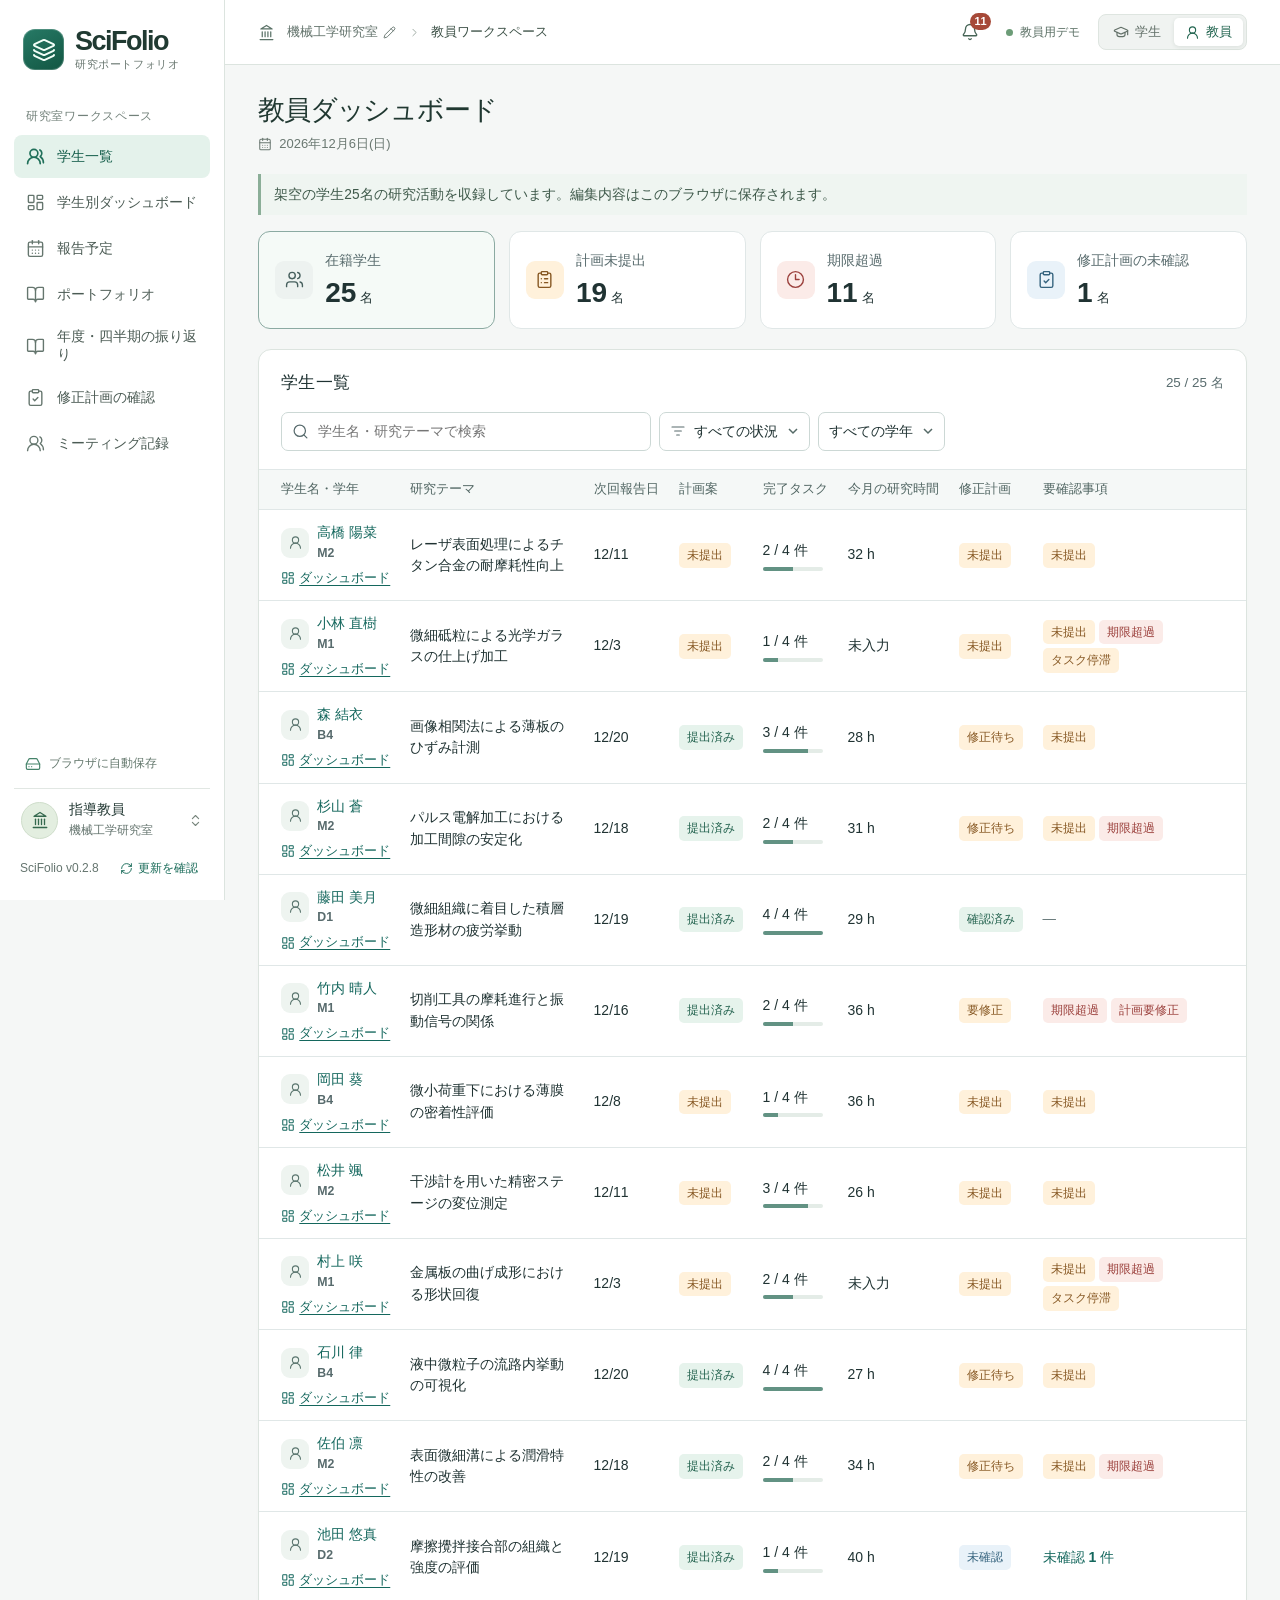
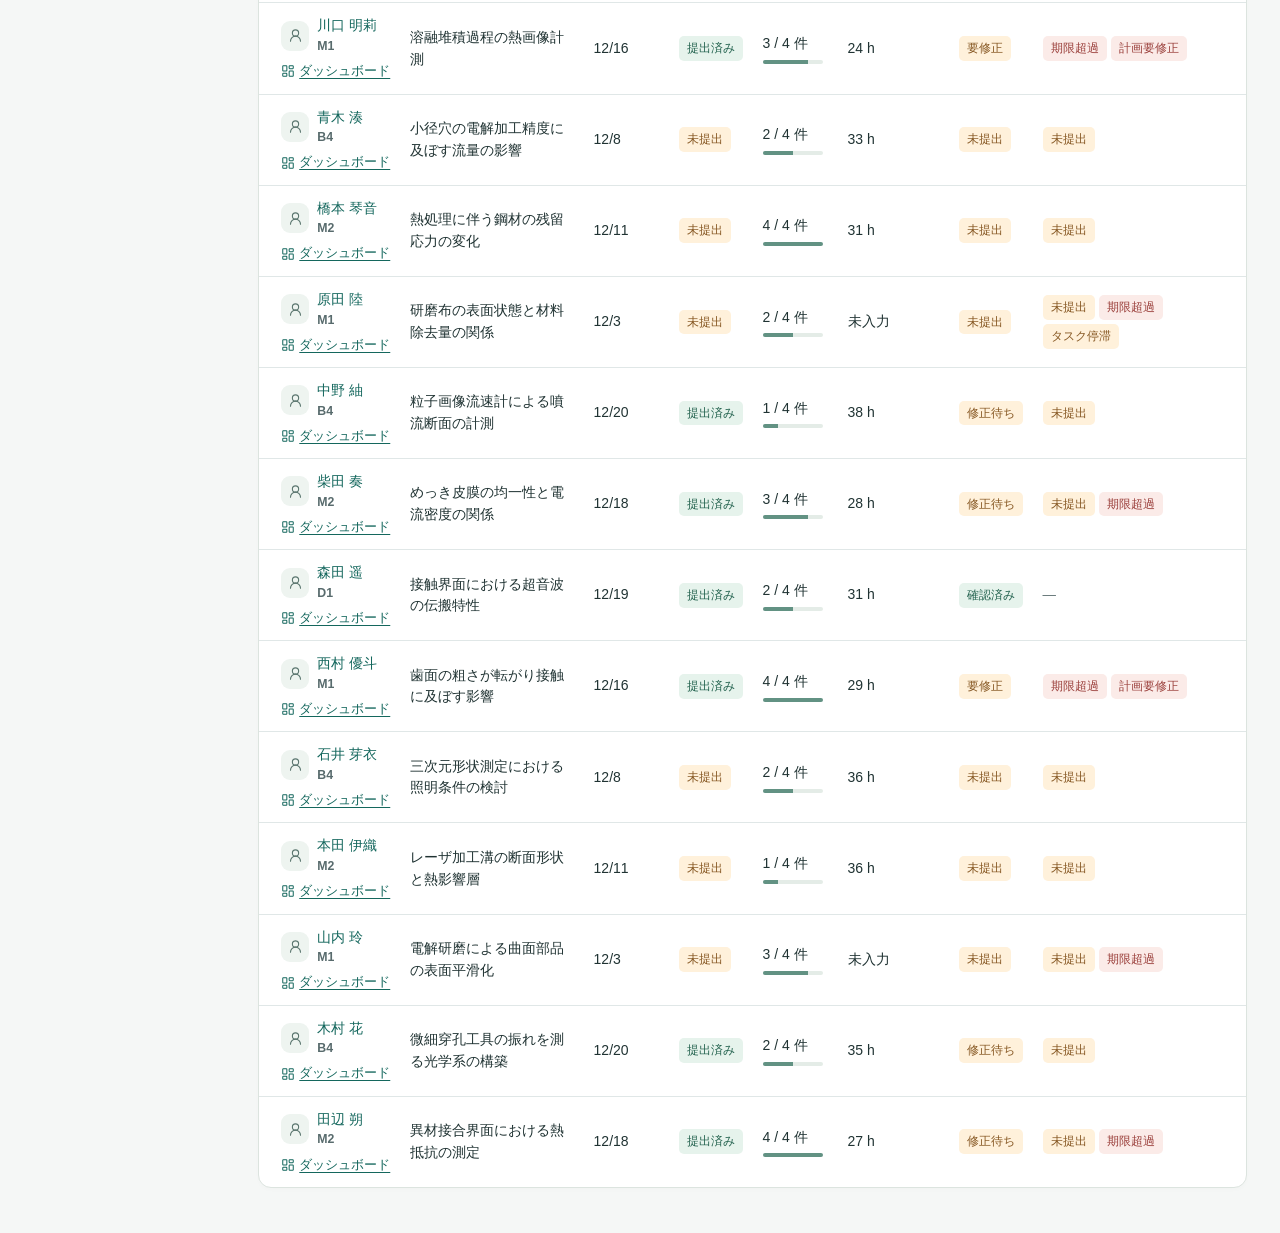
==== commit 67b05234: "Publish verified SciFolio student and faculty demos" ====
--- a/faculty/index.html
+++ b/faculty/index.html
@@ -1,7 +1,7 @@
 <!doctype html>
 <html lang="ja">
   <head>
-    <meta name="labfolio-version" content="0.2.7">
+    <meta name="labfolio-version" content="0.2.8">
 
     <meta charset="UTF-8" />
     <meta name="viewport" content="width=device-width, initial-scale=1.0" />
@@ -9,7 +9,7 @@
     <meta name="description" content="機械工学研究室の研究計画、進捗報告、活動履歴を管理する研究ポートフォリオ。" />
     <link rel="icon" href="./favicon.svg" type="image/svg+xml" />
     <title>SciFolio | 研究ポートフォリオ</title>
-    <script type="module" crossorigin src="./assets/index-DrVb_dXL.js"></script>
+    <script type="module" crossorigin src="./assets/index-H6xhrbKS.js"></script>
     <link rel="stylesheet" crossorigin href="./assets/index-B3-kyezY.css">
   </head>
   <body><div id="root"></div></body>
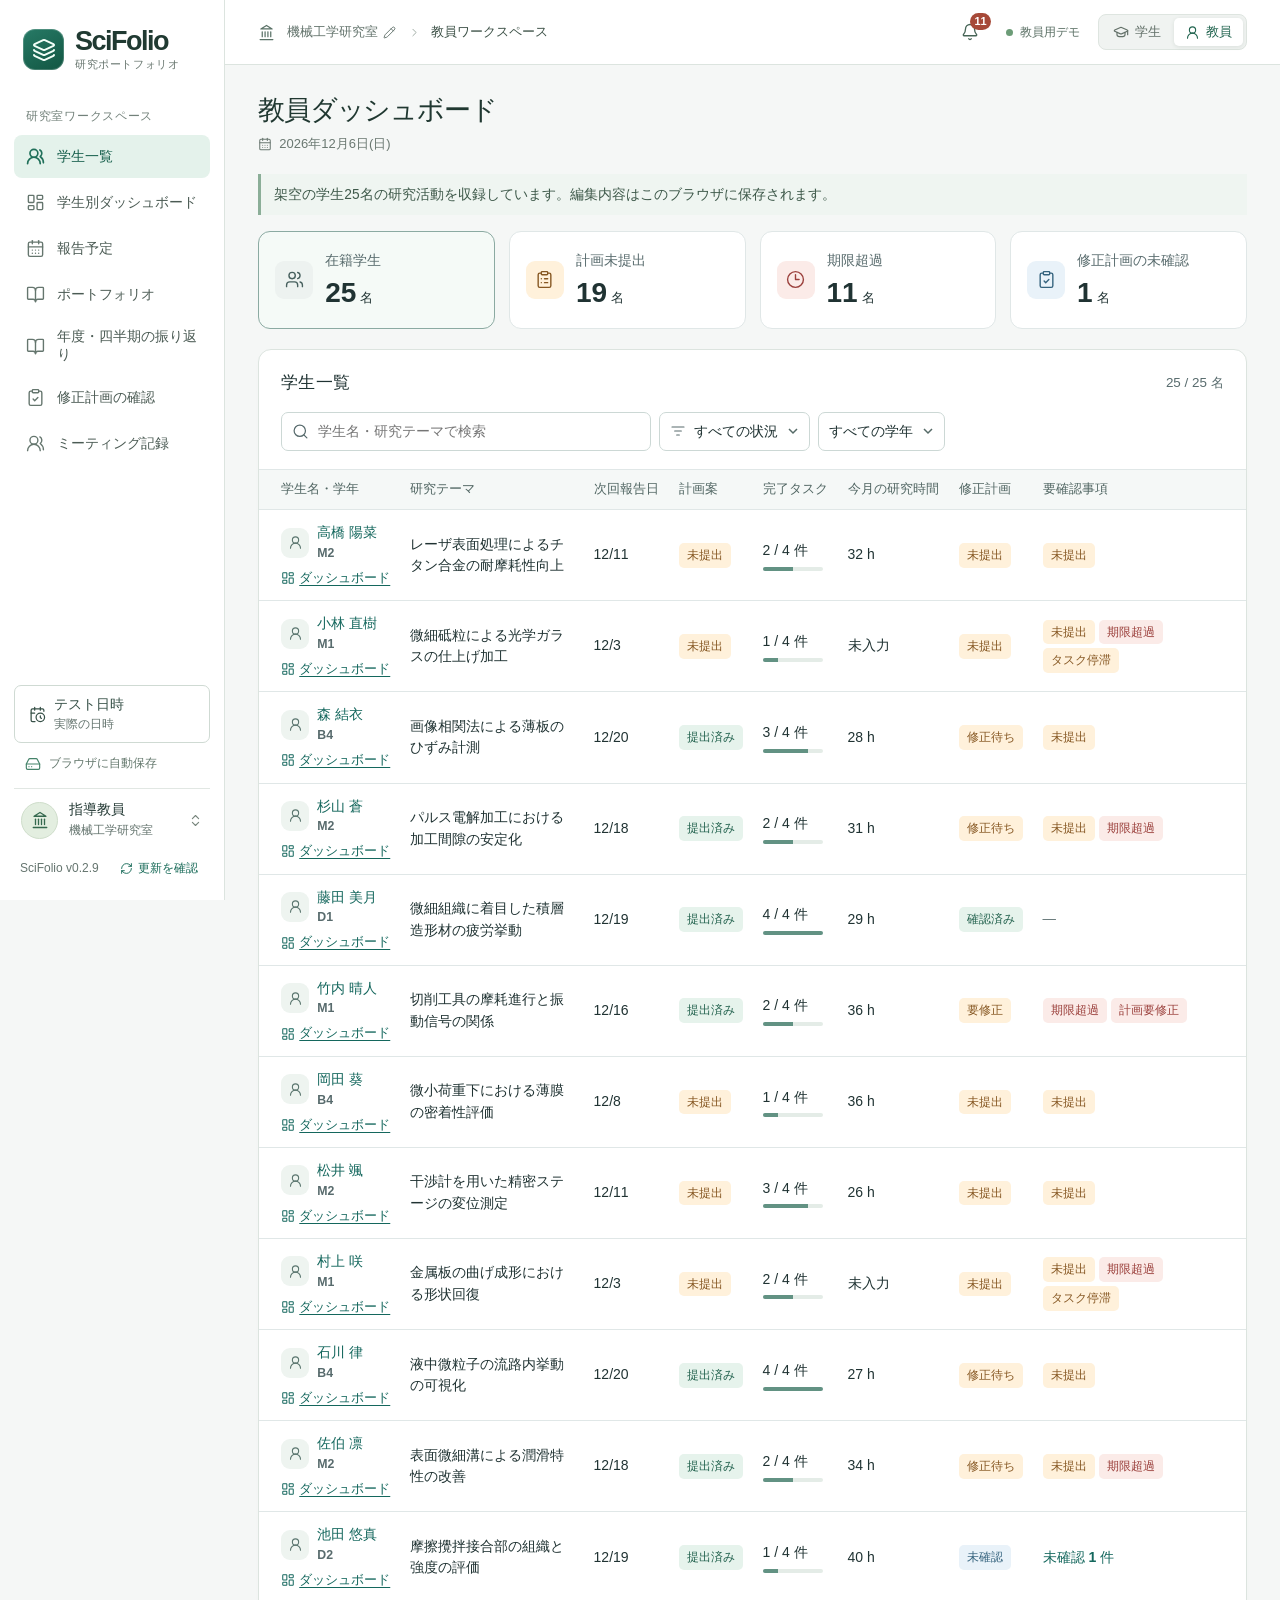
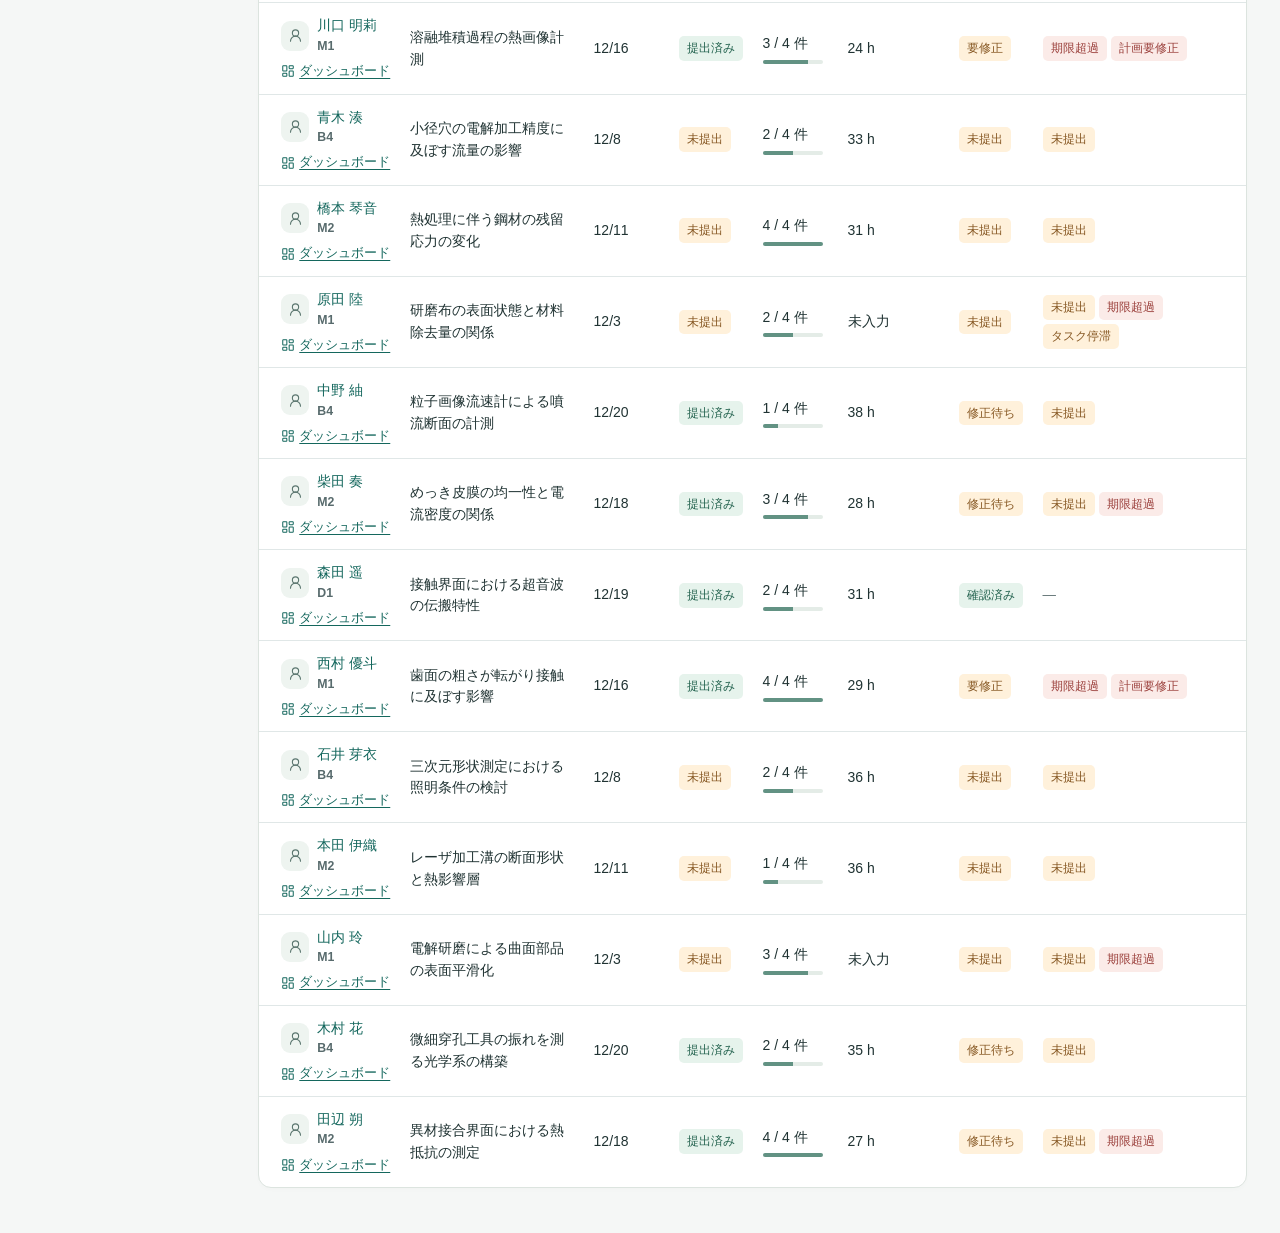
==== commit e280ef21: "Publish verified SciFolio student and faculty demos" ====
--- a/faculty/index.html
+++ b/faculty/index.html
@@ -1,7 +1,7 @@
 <!doctype html>
 <html lang="ja">
   <head>
-    <meta name="labfolio-version" content="0.2.8">
+    <meta name="labfolio-version" content="0.2.9">
 
     <meta charset="UTF-8" />
     <meta name="viewport" content="width=device-width, initial-scale=1.0" />
@@ -9,8 +9,8 @@
     <meta name="description" content="機械工学研究室の研究計画、進捗報告、活動履歴を管理する研究ポートフォリオ。" />
     <link rel="icon" href="./favicon.svg" type="image/svg+xml" />
     <title>SciFolio | 研究ポートフォリオ</title>
-    <script type="module" crossorigin src="./assets/index-H6xhrbKS.js"></script>
-    <link rel="stylesheet" crossorigin href="./assets/index-B3-kyezY.css">
+    <script type="module" crossorigin src="./assets/index-BWWz3f_X.js"></script>
+    <link rel="stylesheet" crossorigin href="./assets/index-BvxB1WDk.css">
   </head>
   <body><div id="root"></div></body>
 </html>
--- a/faculty/assets/index-BvxB1WDk.css
+++ b/faculty/assets/index-BvxB1WDk.css
@@ -0,0 +1 @@
+.release-control{color:var(--muted);font-size:12px}.sidebar-foot .release-control{margin:10px 6px 0}.pilot-login-card .release-control{border-top:1px solid var(--line);margin-top:20px;padding-top:12px}.release-row{display:flex;justify-content:space-between;align-items:center;gap:10px}.release-row>span{font-variant-numeric:tabular-nums}.release-control button{color:var(--green);display:inline-flex;align-items:center;gap:5px;min-height:32px;padding:4px 6px;border-radius:5px;font-size:12px;font-weight:600}.release-control button:hover{background:#edf5f0}.release-status:not(:empty){display:grid;gap:3px;margin:3px 0 5px}.release-status button{justify-self:start;text-decoration:underline}.notice-bell{display:inline-flex;align-items:center;justify-content:center;position:relative;width:36px;height:36px;flex-shrink:0;border-radius:8px;color:#466456}.notice-bell:hover{background:#edf5f0}.notice-bell b{position:absolute;right:-3px;top:-1px;padding:0 4px;min-width:17px;height:17px;border-radius:12px;line-height:17px;color:#fff;background:#a64938;font-size:11px}.notice-dialog{position:fixed;inset:54px 16px auto auto;width:min(375px,calc(100vw - 24px));max-height:min(65dvh,580px);margin:0;padding:0;border:1px solid #cedbd2;border-radius:12px;color:#22372e;box-shadow:0 9px 38px #19372924}.notice-dialog::backdrop{background:#1937291a}.notice-content header{display:flex;justify-content:space-between;align-items:center;padding:9px 10px 9px 16px;border-bottom:1px solid #dce5df}.notice-content h2{font-size:1rem;margin:0}.notice-content ul{list-style:none;margin:0;padding:0}.notice-content li+li{border-top:1px solid #e1e9e4}.notice-content a{position:relative;display:grid;gap:4px;padding:11px 35px 11px 16px;text-decoration:none;color:inherit}.notice-content a:hover{background:#f3f7f4}.notice-content a>span{font-size:.82rem}.notice-content a>svg{position:absolute;right:13px;top:43%}.notice-content small{margin-right:8px;border-radius:4px;padding:1px 5px;font-weight:700}.notice-content time{color:#54665a}.notice-today{background:#f8efd6;color:#775617}.notice-late{background:#f7e4df;color:#8b392b}.notice-content p{padding:16px;margin:0}.grade-edit-trigger{display:inline-flex;align-items:center;gap:5px;color:inherit;background:transparent;cursor:pointer;max-width:min(16em,100%);min-height:28px}.grade-edit-trigger>span{white-space:nowrap;overflow:hidden;text-overflow:ellipsis}.grade-edit-trigger>svg{flex:none}.grade-edit-trigger:hover{background:#ffffff18}.grade-edit-dialog{width:min(385px,calc(100% - 32px));padding:20px;border:1px solid var(--line);border-radius:13px;background:#fff;color:var(--ink);box-shadow:0 20px 60px #183c2f33}.grade-edit-dialog::backdrop{background:#17382b80}.grade-edit-heading,.grade-edit-actions{display:flex;align-items:center;gap:10px}.grade-edit-heading{justify-content:space-between;margin:0 0 14px}.grade-edit-heading h2,.theme-copy .grade-edit-heading h2{font-size:1.1rem;line-height:1.35;margin:0}.grade-edit-dialog form{display:grid;gap:8px}.grade-edit-dialog label{font-weight:650}.grade-edit-dialog select{border:1px solid var(--line);border-radius:7px;padding:9px;font:inherit;color:inherit;background:#fff;width:100%}.grade-edit-dialog p{color:var(--muted);font-size:.82rem;margin:0}.grade-edit-dialog .grade-error{color:#a12c27}.grade-edit-actions{justify-content:flex-end;margin-top:10px}.setup-grade{display:flex;align-items:center;gap:9px;margin-bottom:12px;font-size:.88rem}.setup-grade .grade-edit-trigger{border-color:var(--line);background:#fff}.wk-checklist-edit{min-width:0;margin:0;padding:0;border:0}.wk-checklist-edit legend{margin:0 0 6px;padding:0;font-size:.89rem;font-weight:650}.wk-checklist-row{display:grid;grid-template-columns:minmax(0,1fr) auto;gap:6px;align-items:center;margin:0 0 8px}.wk-checklist-edit>button{min-height:34px}.task-check-items{display:grid;gap:2px;min-width:0}.task-check-line,.wk label.task-check-line{display:inline-flex;flex-direction:row;gap:9px;align-items:center;min-height:34px;max-width:100%;font-size:.92rem;line-height:1.45;font-weight:500;color:#354f44;overflow-wrap:anywhere}.task-check-line input{flex:0 0 17px;width:17px;height:17px;margin:0;accent-color:#19755e}.task-check-line svg{flex:none;color:#39705a}.wk-report-task{display:grid;min-width:0;gap:6px;padding:17px 0;border-top:1px solid var(--wk-line)}.wk-report-task:last-child{padding-bottom:0}.wk-report-task header{display:flex;gap:8px 13px;justify-content:space-between;align-items:baseline;flex-wrap:wrap}.wk-report-task h3{overflow-wrap:anywhere;font-size:.99rem}.wk-task-state{color:#56685e;font-size:.83rem}.wk-task-state.is-done{color:#247251}.wk-report-task .task-check-items{padding-inline-start:11px;border-inline-start:2px solid #dce8df}.wk-report-task label.wk-redirect-check{color:#616e66;font-size:.82rem}.wk-task-reason{margin:4px 0}.wk-report-details .wk-spec,.wk-submitted-reason{margin:0}.period-totals,.monthly-reading{margin:0 19px 10px;display:flex;align-items:baseline;flex-wrap:wrap;gap:.35em .85em;color:#53665a;font-size:.82rem}.period-totals b,.monthly-reading strong{color:#244638;font-variant-numeric:tabular-nums}.monthly-reading span{margin-left:auto}.trend-point{cursor:pointer;touch-action:pan-y}.trend-point:focus-visible{outline:none}.trend-point:is(:hover,:focus-visible) .trend-point-target{fill:#27867112}.trend-point:focus-visible .trend-point-target{stroke:#479e8c;stroke-width:1.5}.trend-point:is(:hover,:focus-visible) .trend-point-marker{stroke-width:3.5}.monthly-static.stat-link{cursor:default}.monthly-static.stat-link:hover{border-color:var(--border, #dce5df)}.dash-task-checks{padding:0 0 10px 38px}.dash-task-group+.dash-task-group{border-top:1px solid var(--line)}.theme-tools{display:flex;align-items:center;flex-wrap:wrap;gap:9px}.theme-edit{display:inline-flex;align-items:center;gap:5px;background:transparent;border:0;color:#f2f8f3;font:inherit;font-size:.82rem;cursor:pointer;padding:3px 5px;border-radius:4px}.theme-edit:hover{background:#ffffff18}.theme-edit:focus-visible{outline:2px solid white;outline-offset:2px}.theme-form{padding:20px 24px}.theme-form label{display:grid;gap:7px;font-weight:600}.theme-form textarea{width:100%;padding:9px 12px;border:1px solid #9fb4a6;border-radius:6px;font:inherit;color:inherit;resize:vertical}.theme-form .wk-actions{margin-top:12px}.theme-copy h2{overflow-wrap:anywhere}.reflection-dashboard-link{padding:0 20px 18px}.schedule-page{display:grid;gap:18px;min-width:0}.schedule-panel{min-width:0;padding:clamp(16px,2.3vw,28px)}.schedule-panel h2{display:flex;align-items:center;gap:9px;color:#243d32;font-size:1.1rem;margin:0}.schedule-panel h2 svg{color:#277654}.schedule-panel h2 small{margin-left:auto;color:#52675e;font-size:.78rem;font-weight:500}.schedule-panel p{margin:8px 0;color:#52665b;font-size:.9rem}.schedule-active{display:grid;grid-template-columns:repeat(2,minmax(0,1fr));gap:12px;margin-top:16px}.schedule-active-date{display:flex;flex-wrap:wrap;align-items:center;justify-content:space-between;gap:6px 12px;padding:13px 15px;border-radius:8px;background:#f0f6f2}.schedule-active-date>div{display:grid;gap:3px}.schedule-active-date>div>span,.schedule-add label{color:#51675b;font-size:.8rem;font-weight:600}.schedule-active-date strong{font-size:1.06rem;font-variant-numeric:tabular-nums}.schedule-add-actions,.schedule-row-controls,.schedule-row-date{display:flex;align-items:center;flex-wrap:wrap;gap:8px}.schedule-page input[type=date]{min-width:0;max-width:100%;padding:7px 9px;background:#fff;border:1px solid #c4d5c9;border-radius:6px;color:#263e32;font:inherit}.schedule-icon-btn{display:inline-grid;place-items:center;width:34px;height:34px;padding:0;border:1px solid #d5e0d8;border-radius:6px;background:#fff;color:#286346;cursor:pointer;font:inherit}.schedule-icon-btn:hover{background:#eef5f0}.schedule-layout{display:grid;grid-template-columns:minmax(0,.8fr) minmax(0,1.2fr);align-items:start;gap:18px}.schedule-add{display:grid;gap:10px;margin-top:18px}.schedule-input-row{display:flex;align-items:end;gap:8px}.schedule-input-row label{display:grid;gap:3px;font-size:.82rem}.schedule-input-row label input[type=date]{font-size:1rem}.schedule-add-actions{margin-top:2px}.schedule-list,.schedule-history{margin:8px 0 0;padding:0;list-style:none}.schedule-row{display:flex;align-items:center;flex-wrap:wrap;justify-content:space-between;gap:9px 10px;padding:10px 0;border-bottom:1px solid #e2e8e3}.schedule-list li:last-child .schedule-row{border:0}.schedule-row-date{gap:5px;font-size:.96rem;font-weight:600;font-variant-numeric:tabular-nums}.schedule-tag{color:#286347;padding:2px 7px;background:#e0ede3;border-radius:8px;font-size:.72rem;font-weight:600}.schedule-row-controls{gap:5px;font-size:.86rem}.schedule-details{padding:12px 0 3px;border-top:1px solid #e2e8e3;margin-top:10px}.schedule-details summary{cursor:pointer;font-size:.88rem;color:#375445;font-weight:600}.schedule-history{display:grid;gap:5px;font-size:.88rem;color:#52665b}.schedule-status:empty{display:none}.schedule-status,.schedule-feedback{margin:0;padding:10px 12px;border-radius:6px}.schedule-status{color:#285f40;background:#eaf5ed}.schedule-feedback{color:#853c29;background:#fff2eb}.schedule-feedback .btn{margin-left:8px}@media(max-width:850px){.schedule-layout{grid-template-columns:1fr}}@media(max-width:540px){.schedule-active{grid-template-columns:1fr}.schedule-page,.schedule-layout{gap:12px}.schedule-active-date{padding:10px 12px}}.reflection{display:grid;gap:16px;color:var(--text,#203c31)}.reflection h2,.reflection h3,.reflection p{margin:0}.reflection-controls,.reflection-section,.reflection-summary>.panel{padding:20px 22px}.reflection-controls{display:flex;align-items:end;gap:16px;flex-wrap:wrap}.reflection-controls>div{margin-right:auto;flex:1 1 180px}.reflection-controls h2{font-size:1.12rem}.reflection-controls p,.reflection-caption,.reflection-section>p{color:#586860;font-size:.84rem;line-height:1.7}.reflection-controls label,.reflection-note label{display:grid;gap:6px;font-size:.82rem;font-weight:650}.reflection input,.reflection textarea,.reflection select{font:inherit;border:1px solid #cfdad4;border-radius:7px;background:#fff;padding:8px 10px;color:inherit}.reflection-summary{display:grid;grid-template-columns:repeat(3,minmax(0,1fr));gap:12px}.reflection-summary>.panel{display:grid;align-content:start;gap:5px}.reflection-summary span,.reflection-section h2{display:flex;gap:7px;align-items:center}.reflection-summary span,.reflection-summary small,.reflection-table small{color:#54675b;font-size:.82rem}.reflection-summary strong{font-size:clamp(1.5rem,3.1vw,2.25rem);font-variant-numeric:tabular-nums}.reflection-section{display:grid;gap:14px;min-width:0}.reflection-section h2{font-size:1.03rem}.reflection-section h3{font-size:.91rem}.reflection-section details,.reflection-section article{border-top:1px solid #e3eae5;padding:12px 0 0;font-size:.88rem;line-height:1.65;overflow-wrap:anywhere}.reflection-section details p,.reflection-section article p{white-space:pre-wrap}.reflection-section summary{cursor:pointer;font-weight:600}.reflection-section time{font-variant-numeric:tabular-nums}.reflection-meetings{display:grid;grid-template-columns:repeat(4,minmax(0,1fr));margin:0;gap:12px}.reflection-meetings dt{color:#57695f;font-size:.81rem}.reflection-meetings dd{margin:4px 0 0;font-size:1.4rem;font-weight:650}.reflection-meetings small{font-size:.72rem;font-weight:500}.reflection-table{overflow:auto}.reflection-table table{width:100%;border-collapse:collapse;font-size:.85rem;white-space:nowrap;text-align:left}.reflection-table th,.reflection-table td{border-bottom:1px solid #e6ebe7;padding:9px 7px}.reflection-table th{font-weight:600}.reflection-table small{display:block}.reflection-table .text-action{margin:0}.reflection-note{display:grid;gap:12px}.reflection-section>.btn{justify-self:start}@media(max-width:650px){.reflection{gap:12px}.reflection-controls,.reflection-section,.reflection-summary>.panel{padding:15px}.reflection-summary{grid-template-columns:1fr;gap:8px}.reflection-summary>.panel{grid-template-columns:1fr auto;align-items:center}.reflection-summary small{grid-column:1/-1}.reflection-meetings{grid-template-columns:repeat(2,minmax(0,1fr))}.reflection-controls label{flex:1 1 auto}}.meeting-title,.meeting-title h2,.meeting-choices,.meeting-choices>label:not(.field){display:flex;align-items:center;gap:9px}.meeting-title{justify-content:space-between;margin-bottom:14px}.meeting-title h2{font-size:1.12rem}.meeting-title>span,.meeting-history span{color:var(--muted);font-size:.85rem}.meeting-form fieldset{border:0;padding:0;margin:0 0 20px}.meeting-form legend{font-weight:650;padding:0;margin-bottom:8px}.meeting-choices{flex-wrap:wrap;gap:10px 18px}.meeting-choices+.meeting-choices,.meeting-form .field{margin-top:12px}.meeting-form input[type=radio],.meeting-form input[type=checkbox]{accent-color:var(--green)}.meeting-date{max-width:230px}.meeting-counter{display:flex;flex-wrap:wrap;align-items:center;gap:8px}.meeting-counter output{min-width:3.4em;font-size:1.35rem;font-weight:650;font-variant-numeric:tabular-nums}.meeting-counter small,.meeting-hint{color:var(--muted);font-size:.82rem;font-weight:500}.meeting-counter .icon-button{min-height:40px;min-width:40px}.meeting-roster{margin-top:16px;display:grid;gap:4px}.meeting-roster button{text-align:left;border-radius:6px;border:1px solid var(--line);padding:10px 12px;display:grid;grid-template-columns:1fr 1fr 1.4fr;gap:8px}.meeting-roster button[aria-pressed=true]{border-color:var(--green);background:#f1f7f4}.meeting-history{margin:0;padding:0;list-style:none}.meeting-history li{display:flex;flex-wrap:wrap;gap:6px 18px;padding:9px 0;border-top:1px solid var(--line)}.meeting-form>p{margin-top:12px}@media(max-width:600px){.meeting-roster button{grid-template-columns:1fr 1fr}.meeting-roster button span:last-child{grid-column:1/-1}}.portfolio-view{--fac-text: #203333;--fac-muted: #586b6d;--fac-line: #e0e7e7;--fac-soft: #f5f8f7;--fac-accent: #14675d;color:var(--fac-text);min-width:0}.fac-stack{display:grid;gap:20px}.portfolio-view *,.portfolio-view *:before,.portfolio-view *:after{box-sizing:border-box}.portfolio-view button{font:inherit}.portfolio-view button,.portfolio-view summary{cursor:pointer}.portfolio-view :focus-visible{outline:3px solid #448c9c;outline-offset:2px}.portfolio-view h2,.portfolio-view h3,.portfolio-view p,.portfolio-view dl,.portfolio-view dd{margin:0}.portfolio-view h2{font-size:1.08rem;letter-spacing:.008em;line-height:1.6;font-weight:700}.portfolio-view h3{font-size:1rem;margin:1.3rem 0 .65rem}.fac-stack>.panel{min-width:0}.fac-card{padding:20px 22px}.fac-card-head,.fac-inline,.fac-profile-actions,.fac-profile{display:flex;align-items:center;gap:10px}.fac-card-head,.fac-inline,.fac-profile-actions{flex-wrap:wrap}.fac-card-head{justify-content:space-between;gap:8px}.fac-card-head h2,.fac-note{display:inline-flex;align-items:center;gap:8px}.fac-card-head h2 svg{color:var(--fac-accent)}.fac-inline{gap:8px 12px}.fac-muted,.fac-meta{color:var(--fac-muted)}.fac-muted,.fac-meta{font-size:.84rem}.fac-tag{display:inline-flex;align-items:center;justify-content:center;white-space:nowrap;padding:3px 8px;border-radius:5px;font-size:.78rem;font-weight:650;line-height:1.5}.fac-neutral{color:#47605e;background:#edf2f0}.fac-orange{color:#865722;background:#fff1db}.fac-red{color:#9b403c;background:#fbebe8}.fac-blue{color:#35637e;background:#e9f2f9}.fac-green{color:#24634f;background:#e6f3ec}.fac-violet{color:#665484;background:#f0ecf5}.fac-entry-icon{display:inline-grid;place-items:center;flex:0 0 auto;border-radius:9px}.fac-entry-icon{width:33px;height:33px;background:#edf4f0;color:var(--fac-accent)}.fac-table-card{overflow:hidden;padding:0}.fac-table-card .fac-card-head{padding:19px 22px 15px}.fac-text-btn{background:transparent;color:var(--fac-accent);border:0;padding:0}.portfolio-view .fac-text-btn{font-size:.875rem;font-weight:650;text-align:left}.fac-text-btn:hover{text-decoration:underline;text-underline-offset:3px}.fac-scroll{overflow-x:auto}.fac-table{width:100%;border-collapse:collapse;font-size:.875rem;line-height:1.55;text-align:left}.fac-table th{padding:10px;color:#516663;background:var(--fac-soft);border-block:1px solid var(--fac-line);font-weight:620;font-size:.79rem;white-space:nowrap}.fac-table td{border-bottom:1px solid var(--fac-line);padding:12px 10px;vertical-align:middle}.fac-table tr:last-child td{border-bottom:0}.fac-table th:first-child,.fac-table td:first-child{padding-left:22px}.fac-table th:last-child,.fac-table td:last-child{padding-right:22px}.fac-table time{white-space:nowrap}.fac-history tbody tr:hover{background:#f8fbf9}.fac-empty{display:grid;justify-items:center;gap:7px;padding:34px 16px;color:var(--fac-muted);text-align:center}.fac-empty svg{color:#73948a}.fac-empty strong{color:var(--fac-text)}.fac-profile{padding:19px 22px}.fac-profile-copy{flex:1 1 auto;min-width:0}.fac-profile-copy p{font-size:.93rem;color:var(--fac-muted);overflow-wrap:anywhere;margin-top:3px}.fac-monogram{flex-shrink:0;display:grid;place-items:center;width:48px;height:48px;border-radius:12px;background:#e6f0eb;color:#376b5d;font-size:1.35rem;font-weight:600}.fac-profile .btn,.fac-empty .btn{display:inline-flex;align-items:center;justify-content:center;gap:6px}.fac-history{min-width:550px}.fac-history tr.fac-selected{background:#f0f7f3}.fac-history tr.fac-selected td:first-child{box-shadow:inset 3px 0 var(--fac-accent)}.fac-section-title{margin:4px 0 -8px}.fac-summary{margin:17px 0 14px;background:var(--fac-soft);border-radius:8px;padding:12px 15px}.fac-summary span,.fac-specs dt{color:var(--fac-muted);font-size:.815rem;font-weight:560}.fac-summary p{margin-top:4px}.fac-summary p,.fac-report-task strong,.fac-specs dd,.fac-review-log p,.fac-compare p,.fac-snapshot-task strong{white-space:pre-wrap;overflow-wrap:anywhere}.fac-plan-contents{padding:14px 0 0}.fac-specs{display:grid;gap:6px}.fac-specs div{display:grid;grid-template-columns:112px minmax(0,1fr);column-gap:10px;align-items:baseline}.fac-specs dd{font-size:.9rem}.fac-report-task,.fac-version,.fac-full-plan{border-top:1px solid var(--fac-line)}.fac-report-task:first-of-type,.fac-version:first-of-type{margin-top:13px}.fac-report-task summary,.fac-version summary,.fac-full-plan>summary,.fac-draft>summary{display:flex;align-items:center;gap:10px;list-style:none;font-size:.94rem;padding:12px 0}.fac-report-task summary::-webkit-details-marker,.fac-version summary::-webkit-details-marker,.fac-full-plan>summary::-webkit-details-marker,.fac-draft>summary::-webkit-details-marker{display:none}.fac-report-task summary:after,.fac-version>summary:after,.fac-full-plan>summary:after,.fac-draft>summary:after{content:"";flex:0 0 7px;width:7px;height:7px;margin-left:auto;margin-right:6px;border-right:1.6px solid #657d75;border-bottom:1.6px solid #657d75;transform:rotate(45deg)}.fac-report-task[open]>summary:after,.fac-version[open]>summary:after,.fac-full-plan[open]>summary:after,.fac-draft[open]>summary:after{transform:rotate(225deg)}.fac-report-task .fac-specs{padding:0 0 16px}.fac-version summary small{display:block;font-size:.79rem;color:var(--fac-muted);margin-top:2px}.fac-version-body{padding:0 0 18px}.fac-snapshot-tasks{display:grid;gap:8px;margin-top:15px}.fac-snapshot-task{border-radius:7px;background:var(--fac-soft);padding:11px 14px}.fac-snapshot-task .fac-specs{margin-top:8px}.fac-draft{padding:3px 22px}.fac-draft[open]{padding-bottom:18px}.fac-diff{display:grid;gap:13px}.fac-change>strong{font-size:.9rem}.fac-compare{display:grid;grid-template-columns:repeat(2,minmax(0,1fr));gap:9px;margin-top:4px}.fac-compare>div{background:#f3f4f4;padding:9px 12px;border-radius:6px}.fac-compare>div:last-child{background:#eaf5ed}.fac-compare span{color:#52625b;font-size:.77rem;font-weight:650}.fac-compare p{font-size:.9rem;margin-top:4px}.fac-note{color:var(--fac-muted);padding:8px 0;font-size:.91rem}.fac-full-plan{margin-top:15px}.fac-full-plan>summary,.fac-draft>summary{font-weight:650}.fac-full-plan .fac-plan-contents,.fac-draft .fac-plan-contents{padding-top:5px}.fac-review-log{list-style:none;padding:0}.fac-review-log li{padding:9px 0;border-bottom:1px solid var(--fac-line)}.fac-review-log li:last-child{border-bottom:0}.fac-review-log li>div{display:flex;align-items:center;flex-wrap:wrap;gap:8px}.fac-review-log time{font-size:.85rem;color:var(--fac-muted)}.fac-review-log p{margin-top:7px}@media(max-width:1100px){.fac-profile{flex-wrap:wrap}}@media(max-width:760px){.fac-card,.fac-profile{padding:16px}.fac-table-card{padding:0}.fac-table-card .fac-card-head{padding:16px}.fac-history{min-width:500px}.fac-profile-actions{width:100%}.fac-specs div{grid-template-columns:92px minmax(0,1fr)}}@media(max-width:450px){.fac-profile{gap:8px}.fac-profile-copy{flex-basis:calc(100% - 64px)}.fac-compare{grid-template-columns:1fr;gap:4px}.fac-report-task summary{flex-wrap:wrap}}.faculty input,.faculty select,.faculty textarea{font:inherit}.fac-tags,.fac-actions{display:flex;align-items:center;gap:10px}.fac-tags,.fac-actions{flex-wrap:wrap}.fac-review-form label,.fac-review-meta span{display:inline-flex;align-items:center;gap:8px}.fac-overline{color:var(--fac-muted)}.fac-overline{display:block;font-weight:560;font-size:.86rem;line-height:1.45}.fac-tags{gap:4px}.fac-overview{display:grid;grid-template-columns:repeat(4,minmax(0,1fr));gap:14px}.faculty .fac-tile{display:flex;align-items:center;text-align:left;gap:12px;padding:16px;min-height:98px;color:var(--fac-text);border:1px solid var(--fac-line);background:#fff;border-radius:12px;transition:border-color .15s,background-color .15s}.fac-tile:hover{background:#f9fbfa}.faculty .fac-tile.is-picked{border-color:#8baaa2;background:#f5faf7}.fac-tile strong{display:block;font-size:1.75rem;font-variant-numeric:tabular-nums;line-height:1.15;margin-top:6px}.fac-tile small{font-size:.8rem;font-weight:550;margin-left:4px}.fac-symbol,.fac-person-icon{display:inline-grid;place-items:center;flex:0 0 auto;border-radius:9px}.fac-symbol{width:38px;height:38px}.fac-tools{display:flex;align-items:center;flex-wrap:wrap;gap:8px;padding:0 22px 18px}.fac-search,.fac-select-group{display:inline-flex;align-items:center;min-width:0;position:relative}.fac-search{flex:1 1 210px;max-width:370px}.fac-search svg,.fac-select-group svg{position:absolute;left:11px;color:var(--fac-muted);pointer-events:none}.faculty select,.faculty input,.faculty textarea{border:1px solid #ccd8d5;border-radius:7px;padding:8px 10px;background-color:#fff;color:var(--fac-text);min-height:39px}.faculty select{appearance:none;padding-right:31px;background-image:url("data:image/svg+xml,%3Csvg xmlns='http://www.w3.org/2000/svg' width='14' height='14' fill='none' stroke='%23556a67' stroke-width='1.5'%3E%3Cpath d='m3 5 4 4 4-4'/%3E%3C/svg%3E");background-repeat:no-repeat;background-position:right 9px center}.faculty .fac-search input{width:100%;padding-left:36px}.faculty .fac-select-group select{padding-left:34px}.fac-tools select,.fac-tools input{font-size:.87rem}.fac-student-link,.fac-tag-button{background:transparent;color:var(--fac-accent);border:0;padding:0}.fac-student-link:hover,.fac-tag-button:hover{text-decoration:underline;text-underline-offset:3px}.fac-table .fac-number{white-space:nowrap}.fac-roster{min-width:845px}.fac-table .fac-theme-cell{min-width:118px;max-width:195px;overflow-wrap:anywhere}.fac-roster tbody tr:hover{background:#f8fbf9}.fac-student-link{display:inline-flex;align-items:center;gap:8px;text-align:left;font-weight:640;white-space:nowrap}.fac-student-link small{display:block;color:var(--fac-muted);font-weight:550;font-size:.77rem}.fac-person-icon{width:28px;height:30px;color:#5b766f;background:#eef4f0}.fac-mini-progress{min-width:60px;white-space:nowrap;display:grid;gap:5px;font-variant-numeric:tabular-nums}.fac-meter{height:4px;width:60px;background:#e4ece7;border-radius:4px;overflow:hidden}.fac-meter i{display:block;background:#629283;height:100%}.fac-roster-person{display:grid;justify-items:start;gap:5px}.fac-dashboard-link{display:inline-flex;gap:4px;align-items:center;color:var(--fac-accent);font-size:.82rem;white-space:nowrap;text-underline-offset:3px}.fac-student-toolbar{display:flex;align-items:center;justify-content:space-between;flex-wrap:wrap;gap:12px;padding:14px 18px}.fac-student-toolbar label{display:flex;flex-wrap:wrap;align-items:center;gap:8px;max-width:100%;color:var(--fac-muted);font-size:.9rem}.fac-student-toolbar select{max-width:100%}.fac-actions .btn{display:inline-flex;align-items:center;justify-content:center;gap:6px}.fac-review-meta{display:flex;flex-wrap:wrap;gap:7px 18px;margin-top:12px;color:var(--fac-muted);font-size:.85rem}.fac-review-tools{margin:16px 0;display:flex;flex-wrap:wrap;gap:8px 16px}.fac-review-tools label{display:grid;gap:4px;color:var(--fac-muted);font-size:.85rem;min-width:0}.fac-review-tools select{max-width:100%}.fac-period-picker{display:flex;gap:10px;align-items:center;flex-wrap:wrap;color:var(--fac-muted);font-size:.9rem}.fac-period-picker select{max-width:100%}.faculty button:disabled{cursor:default;opacity:.6}.fac-review-form{display:grid;margin-top:13px;gap:7px}.fac-review-form label{font-size:.9rem;font-weight:600}.fac-review-form label small{font-weight:500;color:var(--fac-muted)}.faculty textarea{resize:vertical;min-width:0;line-height:1.6}.fac-actions{margin-top:6px;justify-content:flex-end}.fac-sr{position:absolute;inline-size:1px;block-size:1px;clip-path:inset(50%);overflow:hidden;white-space:nowrap}@media(max-width:1100px){.fac-overview{gap:8px}.faculty .fac-tile{padding:12px;gap:8px}.fac-symbol{width:30px;height:32px}}@media(max-width:760px){.fac-roster-person{display:flex;align-items:center;justify-content:space-between;flex-wrap:wrap;gap:8px}.fac-dashboard-link{padding:4px}.fac-student-toolbar .fac-profile-actions{gap:6px}.fac-overview{grid-template-columns:repeat(2,minmax(0,1fr))}.faculty .fac-tile{min-height:77px}.fac-tools{padding:0 16px 14px}.fac-roster{min-width:0}.fac-roster,.fac-roster tbody{display:block}.fac-roster thead{position:absolute;inline-size:1px;block-size:1px;clip-path:inset(50%);overflow:hidden}.fac-roster tr{display:grid;grid-template-columns:repeat(2,minmax(0,1fr));gap:8px 12px;padding:14px 16px;border-top:1px solid var(--fac-line)}.fac-roster td,.fac-roster td:first-child,.fac-roster td:last-child{display:block;border:0;padding:0;min-width:0}.fac-roster td:before{display:block;content:attr(data-label);color:var(--fac-muted);font-size:.76rem;margin-bottom:2px}.fac-roster td:first-child,.fac-roster td:nth-child(2){grid-column:1/-1}.fac-roster td:first-child:before,.fac-roster td:nth-child(2):before{display:none}.fac-table .fac-theme-cell{max-width:none}.fac-roster .fac-student-link small{display:inline;margin-left:8px}.fac-search{max-width:none}}@media(max-width:450px){.fac-search{flex-basis:100%}.fac-overline{font-size:.78rem}.fac-tile strong{font-size:1.45rem}}.wk{--wk-ink: #223b36;--wk-green: #19755e;--wk-line: #dce6e2;--wk-muted: #61736d;display:grid;gap:20px;width:100%;min-width:0;color:var(--wk-ink)}.wk-card{padding:clamp(18px,2.25vw,30px);min-width:0}.wk-heading{display:flex;align-items:flex-start;justify-content:space-between;gap:15px;margin-bottom:20px}.wk h2,.wk h3{margin:0;color:var(--wk-ink)}.wk h2{display:flex;align-items:center;gap:9px;font-size:1.1rem;line-height:1.5}.wk h2 svg{color:var(--wk-green);flex-shrink:0}.wk h3{font-size:1rem}.wk p{color:var(--wk-muted);line-height:1.7}.wk-heading p{margin:5px 0 0;font-size:.91rem}.wk-count,.wk-success{display:inline-flex;align-items:center;gap:5px;padding:5px 10px;border-radius:6px;background:#eef5f1;color:#285848;font-size:.82rem;font-weight:650;white-space:nowrap}.wk label{display:flex;flex-direction:column;align-items:stretch;gap:7px;min-width:0;font-size:.89rem;font-weight:650;color:#3e524b}.wk input:not([type=checkbox]),.wk select,.wk textarea{max-width:100%;width:100%;min-width:0;font:inherit;font-weight:400;font-size:.95rem;color:#213c34;background-color:#fff;border:1px solid #cad9d1;border-radius:7px;line-height:1.55;padding:9px 11px}.wk textarea{resize:vertical}.wk select{appearance:none;padding-right:33px;background-image:url("data:image/svg+xml,%3Csvg xmlns='http://www.w3.org/2000/svg' width='14' height='14' viewBox='0 0 24 24' fill='none' stroke='%23516c60' stroke-width='2'%3E%3Cpath d='m6 9 6 6 6-6'/%3E%3C/svg%3E");background-repeat:no-repeat;background-position:right 10px center}.wk :is(input,select,textarea,button):focus-visible{outline:3px solid #3c968375;outline-offset:2px}.wk input:read-only,.wk textarea:read-only,.wk select:disabled{background-color:#f5f7f6}.wk button{cursor:pointer}.wk button:disabled{opacity:.45;cursor:default}.wk input::placeholder,.wk textarea::placeholder{color:#7a8882}.wk-fields{display:grid;gap:15px}.wk-date-source{margin:6px 0 0;color:#52665b;font-size:.8rem}.wk-pair,.wk-triple{display:grid;gap:15px;align-items:start;grid-template-columns:repeat(2,minmax(0,1fr))}.wk-triple{grid-template-columns:repeat(3,minmax(0,1fr))}.wk .wk-block{margin-top:19px}.wk-actions,.wk-inline{display:flex;align-items:center;gap:10px;flex-wrap:wrap}.wk-actions{margin-top:20px}.wk-end{margin-top:0;justify-content:flex-end}.wk-segment{display:flex;flex-wrap:wrap;align-items:stretch;width:fit-content;max-width:100%;gap:4px;background:#eaf0ed;padding:4px;border-radius:9px}.wk-segment button{color:#52685f;border:0;border-radius:6px;background:transparent;padding:9px 15px;font:inherit;font-weight:600;font-size:.91rem}.wk-segment button[aria-pressed=true]{color:#0c6251;background:#fff;box-shadow:0 1px 5px #294c3d1a}.wk-task{border-bottom:1px solid var(--wk-line)}.wk-task-bar{display:flex;gap:10px;align-items:center;min-height:63px}.wk-disclose{display:flex;align-items:center;flex:1;gap:11px;min-width:0;padding:11px 0;color:var(--wk-ink);font:inherit;font-weight:650;text-align:start;border:0;background:none}.wk-disclose svg{flex-shrink:0}.wk-disclose>span:not(.wk-index){overflow-wrap:anywhere}.wk-disclose>svg:last-child{color:#7f938a}.wk-disclose small{display:block;color:var(--wk-muted);font-size:.8rem;font-weight:450;margin-top:4px}.wk-index{background:#edf4ef;color:#37725c;padding:4px;display:grid;place-items:center;min-width:29px;height:29px;border-radius:7px;font-variant-numeric:tabular-nums;font-size:.85rem}.wk-tools{display:flex;align-items:center;gap:3px}.wk-icon{width:32px;height:32px;display:inline-grid;place-items:center;border:1px solid transparent;border-radius:6px;background:transparent;color:#5f7569}.wk-icon:hover:not(:disabled),.wk-disclose:hover{color:var(--wk-green)}.wk-icon:hover:not(:disabled){background:#edf4ef;border-color:var(--wk-line)}.wk-task-detail{padding:14px 16px 18px;margin:2px 0 12px;background:#f7faf8;border-radius:8px}.wk-complete{color:#21805e}.wk-dim{color:#a4b5ac}.wk select.wk-status{flex:0 0 146px;width:146px;font-size:.86rem}.wk select.is-done{color:#17644d;background-color:#edf7ef}.wk-spec{display:grid;gap:8px;margin:0 0 17px;font-size:.9rem}.wk-spec>div{display:flex;gap:12px}.wk-spec dt{min-width:76px;color:var(--wk-muted);font-weight:600}.wk-spec dd{margin:0;white-space:pre-wrap;overflow-wrap:anywhere}.wk-empty{padding:22px 12px;text-align:center;border:1px dashed var(--wk-line);border-radius:7px;color:var(--wk-muted)}.wk-copy{display:flex;gap:12px;align-items:flex-end;margin-top:15px}.wk-copy label{flex:1}.wk-notice,.wk-error{display:flex;align-items:center;gap:9px;padding:11px 14px;border-radius:7px;background:#edf5f0;line-height:1.6;color:#385c4c;font-size:.91rem;overflow-wrap:anywhere}.wk-notice{margin-bottom:16px}.wk-notice>svg{flex:none}.wk .wk-error{color:#973e2b;background:#fcf0e9}.wk-link{padding:3px;display:inline-flex;align-items:center;gap:4px;color:var(--wk-green);background:none;border:0;font:inherit;font-size:.88rem;font-weight:650}.wk-candidate{padding:17px;margin:14px 0;border:1px solid var(--wk-line);border-radius:9px}.wk-candidate .wk-heading{margin-bottom:11px}.wk label.wk-check{display:flex;flex-direction:row;align-items:center;gap:8px;line-height:1.65}.wk-check input{accent-color:var(--wk-green);width:17px;height:17px}.wk textarea.wk-code{font-family:ui-monospace,Meiryo,monospace}.wk-preview{border:1px solid var(--wk-line);padding:clamp(6px,1.5vw,19px);border-radius:8px;background:#e9efec}.wk-preview canvas{display:block;width:100%;height:auto;aspect-ratio:16/9;background:#fff;box-shadow:0 2px 8px #23392f1a}.wk-chart-setting{display:flex;flex-wrap:wrap;align-items:center;gap:5px 16px;margin:-3px 0 16px}.wk-chart-setting>span{font-size:.86rem;color:var(--wk-muted)}.wk-pages{display:flex;flex-wrap:wrap;align-items:center;justify-content:space-between;gap:8px;margin-top:10px}.wk-pages p{margin:0;font-size:.91rem}@media(max-width:700px){.wk{gap:14px}.wk-fields,.wk-pair,.wk-triple{gap:12px}.wk-pair,.wk-triple{grid-template-columns:1fr}.wk-heading{flex-wrap:wrap;gap:8px}.wk-copy{flex-direction:column;align-items:stretch}.wk-segment button{padding:8px 10px}.wk-notice{flex-wrap:wrap}.wk-task-bar{flex-wrap:wrap;gap:4px;padding:7px 0}.wk-disclose{padding:5px 0}.wk-disclose>span{font-size:.9rem}.wk select.wk-status{flex-basis:125px;width:125px;font-size:.8rem}.wk-icon{width:31px;height:34px}.wk-spec>div{display:block}.wk-spec dt{margin-bottom:2px}.wk-task-detail,.wk-candidate{padding:12px}}@media(max-width:430px){.wk-task-bar .wk-tools{margin-left:auto}.wk-task-bar:has(.wk-tools) .wk-disclose{flex-basis:100%}}.wk-task-options>summary{color:var(--green);cursor:pointer;font-size:.87rem;font-weight:650;padding-block:5px}.wk-task-options[open]>summary{margin-bottom:12px}.wk-workspace-nav{justify-content:space-between;flex-wrap:wrap}.hours-panel{padding:clamp(16px,2.3vw,30px);min-width:0;color:#243d32}.hours-heading{display:flex;justify-content:space-between;align-items:end;flex-wrap:wrap;gap:14px;margin-bottom:16px}.hours-heading h2{display:flex;align-items:center;gap:9px;margin:0;font-size:1.13rem}.hours-heading h2 svg{color:#247258}.hours-heading p{margin:6px 0 0;color:#53695c;font-size:.91rem}.hours-heading label{display:grid;gap:4px;font-size:.8rem;font-weight:600}.hours-panel input{border:1px solid #c4d5c9;padding:7px 9px;border-radius:6px;background:#fff;color:inherit;font:inherit;line-height:1.45}.hours-total{display:flex;align-items:baseline;flex-wrap:wrap;gap:5px 12px;padding:12px 14px;margin-bottom:6px;background:#eff6f1;border-radius:8px;font-size:.88rem}.hours-total output{font-size:1.15rem;font-weight:700;color:#1d664c}.hours-total span:last-child{margin-inline-start:auto;color:#5a6e60}.hours-week{display:flex;flex-wrap:wrap;align-items:center;justify-content:space-between;gap:9px 18px;padding:14px 0;border-bottom:1px solid #dfE8e1}.hours-week:last-child{border:0}.hours-range h3{margin:0;font-size:1rem}.hours-range>span{display:inline-flex;align-items:center;flex-wrap:wrap;gap:4px;margin-top:3px;color:#657168;font-size:.81rem}.hours-range>.hours-submitted{color:#266647}.hours-week form,.hours-week form label{display:flex;align-items:center;gap:8px}.hours-week form label{color:#56655a;font-size:.89rem}.hours-week input{width:7.2em;font-variant-numeric:tabular-nums}.hours-week input:disabled{background:#f4f6f4}.hours-feedback{flex-basis:100%;margin:0;color:#923e2d;font-size:.9rem}.hours-feedback button{margin-left:5px}@media(max-width:480px){.hours-week{display:grid;grid-template-columns:minmax(0,1fr) auto;gap:7px 9px}.hours-range h3{font-size:.93rem}.hours-week input{width:4.6em}.hours-week form,.hours-week form label{gap:5px}.hours-week .btn{padding-inline:10px}.hours-feedback{grid-column:1/-1}}@media(max-width:345px){.hours-week{grid-template-columns:1fr}}.role-switch,.role-switch button{display:flex;align-items:center}.demo-label.faculty-demo-label{display:inline-flex;white-space:nowrap}.faculty-demo-notice{margin:0 0 16px;padding:10px 13px;border-left:3px solid #8bae98;background:#eff5f1;color:#3e594a;font-size:.86rem;line-height:1.55}.role-switch{background:#f0f3f1;border:1px solid #dee5e0;border-radius:8px;padding:3px;gap:2px}.role-switch button{justify-content:center;gap:6px;border-radius:5px;padding:5px 11px;min-height:28px;font-size:13px;font-weight:600;color:#627068}.role-switch button[aria-pressed=true]{color:#21644f;background:#fff;box-shadow:0 1px 4px #183d291b}.identity-dialog{width:min(420px,calc(100% - 32px));border:1px solid var(--line);border-radius:14px;padding:22px;color:var(--ink);box-shadow:0 22px 80px #143e2f33}.identity-dialog::backdrop{background:#152e2580}.identity-dialog>div{display:flex;align-items:center;gap:8px}.identity-dialog h2{font-size:19px}.identity-dialog .icon-button{margin-left:auto;display:grid;place-items:center}.identity-dialog p{color:var(--muted);line-height:1.7;font-size:14px;margin:13px 0 16px}.identity-dialog form{display:grid;gap:15px}.identity-dialog form button{justify-self:end}@media(max-width:670px){.role-switch button{padding:4px 7px}}.lab-rename{display:inline-flex;align-items:center;gap:5px;min-width:0;max-width:100%;background:transparent;color:inherit;border:0;padding:5px 2px;border-radius:4px;font:inherit}.lab-rename:hover{color:var(--green);text-decoration:underline}.lab-rename span{overflow:hidden;text-overflow:ellipsis}.lab-rename svg{flex:none}.lab-settings-dialog{width:min(420px,calc(100% - 32px));border:1px solid var(--line);border-radius:14px;padding:22px;color:var(--ink);white-space:normal;box-shadow:0 22px 80px #143e2f33}.lab-settings-dialog::backdrop{background:#152e2580}.lab-settings-heading,.lab-settings-actions{display:flex;align-items:center;gap:10px}.lab-settings-heading{justify-content:space-between;margin-bottom:18px}.lab-settings-heading h2{margin:0;font-size:1.1rem}.lab-settings-dialog form{display:grid;gap:8px}.lab-settings-dialog input{width:100%;border:1px solid var(--line);border-radius:7px;padding:9px;font:inherit}.lab-settings-dialog p{margin:0;font-size:.8rem;color:var(--muted)}.lab-settings-dialog .lab-settings-error{color:#a32e28}.lab-settings-actions{justify-content:flex-end;margin-top:12px}.demo-clock-trigger.btn{width:100%;justify-content:flex-start;margin-bottom:12px;text-align:left}.demo-clock-trigger span{display:grid;gap:1px}.demo-clock-trigger small{color:var(--muted);font-size:.74rem;font-weight:500;font-variant-numeric:tabular-nums}.demo-clock-dialog{width:min(465px,calc(100% - 32px));padding:22px;border:1px solid var(--line);border-radius:13px;background:#fff;color:var(--ink);box-shadow:0 20px 60px #183c2f33}.demo-clock-dialog::backdrop{background:#17382b80}.demo-clock-dialog h2{margin:0;font-size:1.1rem}.demo-clock-dialog p{margin:10px 0 15px;color:var(--muted);font-size:.9rem;line-height:1.65}.demo-clock-dialog .demo-clock-error{color:#a12624}.demo-clock-dialog input{min-width:0;width:100%}.demo-clock-actions{display:flex;flex-wrap:wrap;justify-content:flex-end;gap:8px;margin-top:18px}:root{font-family:Inter,Yu Gothic UI,Hiragino Kaku Gothic ProN,Meiryo,sans-serif;color:#223833;background:#f5f7f6;font-synthesis:none;text-rendering:optimizeLegibility;--green: #196b59;--ink: #1c3530;--muted: #65756f;--line: #dce4df;--nav-width: 225px;--accent: #196b59;--primary: #196b59}*{box-sizing:border-box}body{margin:0;min-width:300px}button,input,textarea,select{font:inherit}button{cursor:pointer;color:inherit}button:disabled{cursor:default;opacity:.55}button,a,input,select,textarea{-webkit-tap-highlight-color:transparent}:focus-visible{outline:3px solid #479e8c;outline-offset:3px}button{border:0;background:none}select{color:inherit;background-color:#fff}svg{flex-shrink:0;stroke-width:1.75}h1,h2,h3,p{margin:0}a{color:#166854}.skip{position:fixed;left:15px;top:-100px;z-index:80;background:#fff;border-radius:6px;padding:12px}.skip:focus{top:12px}.sidebar{position:fixed;inset:0 auto 0 0;width:var(--nav-width);z-index:30;background:#fff;border-right:1px solid var(--line);display:flex;flex-direction:column}.brand{display:flex;gap:11px;align-items:center;padding:27px 23px 29px}.brand-mark{display:grid;place-items:center;width:41px;height:41px;background:linear-gradient(150deg,#277a66,#125642);color:#f2fff8;border-radius:12px;box-shadow:inset 0 0 0 1px #fff3}.brand-mark svg{stroke-width:2}.brand>div{display:flex;flex-direction:column;gap:1px}.brand strong{font-family:Inter,Segoe UI,sans-serif;font-size:27px;font-weight:700;letter-spacing:-1.5px;line-height:1.08;color:#203a32}.brand div>span{font-size:11px;font-weight:600;letter-spacing:.055em;color:#697770}.sidebar nav{padding:7px 14px;overflow-y:auto}.nav-group+.nav-group{margin-top:29px;border-top:1px solid #e7ece9;padding-top:25px}.nav-label{color:#72817a;font-size:12px;font-weight:650;letter-spacing:.06em;margin:0 12px 10px}.nav-item{width:100%;display:flex;gap:12px;align-items:center;min-height:43px;border-radius:8px;color:#4b5b54;text-align:left;padding:9px 12px;font-size:14px;font-weight:550;margin:3px 0}.nav-item svg{color:#65766e}.nav-item:hover,button.profile-button:hover{background:#f3f7f4}.nav-item.active{background:#e4f2eb;color:#155e4b;font-weight:700}.nav-item.active svg{color:#20705a;stroke-width:2.1}.sidebar-foot{margin-top:auto;padding:18px 14px 16px}.save-state{display:flex;align-items:center;gap:8px;font-size:12px;color:#64786d;padding:0 11px 16px;border-bottom:1px solid #e1e7e3}.save-state svg{color:#45836a}.profile-button{display:flex;align-items:center;width:100%;gap:11px;padding:12px 7px 3px;text-align:left;border-radius:6px}.avatar{display:grid;place-items:center;width:37px;height:37px;border-radius:50%;color:#34694e;background:#e3eee0;border:1px solid #cfdecb;font-weight:700;font-size:16px}.profile-button>span:nth-child(2){display:grid;gap:3px;flex:1}.profile-button strong{font-size:14px}.profile-button small{font-size:12px;color:var(--muted)}.profile-button>svg{color:#77857c}.app-frame{margin-left:var(--nav-width)}.topbar{height:65px;display:flex;justify-content:space-between;align-items:center;background:#fff;border-bottom:1px solid var(--line);padding:0 clamp(24px,2.6vw,44px);gap:12px}.breadcrumbs,.bar-right,.demo-label,.page-subline{display:flex;align-items:center}.breadcrumbs{gap:10px;color:#64746d;font-size:13px;white-space:nowrap;min-width:0}.breadcrumbs>span,.breadcrumbs>.lab-rename{min-width:0;max-width:min(36vw,26em);overflow:hidden;text-overflow:ellipsis}.breadcrumbs>svg,.breadcrumbs>b{flex:none}.profile-button>span:nth-child(2){min-width:0}.profile-button small{white-space:nowrap;overflow:hidden;text-overflow:ellipsis}.breadcrumbs svg:first-child{color:#5a7267}.breadcrumbs svg:nth-of-type(2){color:#9daaa2}.breadcrumbs b{color:#3c5046;font-weight:600}.bar-right{gap:18px;margin-left:auto}.demo-label{gap:7px;color:#5b7065;font-size:12px;font-weight:600}.demo-label i{width:7px;height:7px;background:#6c9c77;border-radius:50%}.segment{background:#f0f3f1;border:1px solid #dee5e0;border-radius:8px;padding:3px;gap:2px}.segment .chosen{color:#21644f;background:#fff;box-shadow:0 1px 4px #183d291b}.mobile-close,.menu-toggle,.nav-scrim{display:none}.page-content{max-width:1590px;margin:0 auto;padding:27px clamp(24px,2.6vw,44px) 45px}.page-content:focus{outline:none}.page-heading{display:flex;align-items:center;justify-content:space-between;gap:14px;margin-bottom:21px}.page-heading h1{font-size:clamp(26px,2.1vw,35px);letter-spacing:-.045em;font-weight:700;color:#203831;line-height:1.4}.page-subline{color:#6a7871;font-size:13px;gap:7px;margin-top:5px;font-variant-numeric:tabular-nums}.btn{min-height:38px;border:1px solid #cfdad3;border-radius:7px;padding:8px 14px;background:#fff;color:#365047;display:inline-flex;align-items:center;justify-content:center;gap:8px;font-size:14px;font-weight:600;line-height:1.5}.btn:hover:not(:disabled){background:#eff5f0;border-color:#a6beb0}.btn.primary{border-color:#1b6955;background:#1a6a55;color:#fff}.btn.primary:hover:not(:disabled){background:#105642;border-color:#105642}.report-cta{box-shadow:0 2px 3px #1a513d10;padding:9px 16px}.panel{background:#fff;border:1px solid var(--line);border-radius:13px;box-shadow:0 2px 4px #153b2904;min-width:0}.field{display:grid;gap:6px;color:#455c50;font-size:14px;font-weight:600}.field input,.field select,.field textarea{width:100%;color:#273c32;background-color:#fff;border:1px solid #ccd9d0;border-radius:7px;padding:9px 11px;min-height:40px;font-size:15px}.field textarea{resize:vertical}.badge{display:inline-flex;align-items:center;border-radius:5px;padding:3px 8px;font-size:13px;font-weight:600}.icon-button,.menu-toggle,.mobile-close{align-items:center;justify-content:center;width:36px;height:36px;border-radius:7px;color:#567066}.icon-button:hover,.menu-toggle:hover,.mobile-close:hover{background:#f0f5f0}.dash{display:grid;gap:18px}.theme-hero{position:relative;isolation:isolate;overflow:hidden;min-height:165px;display:flex;align-items:center;background:linear-gradient(107deg,#194f43,#205f4f 59%,#317661);color:#f7fff9;border-radius:13px;border:1px solid #276650}.specimen{z-index:-1;position:absolute;inset:-5% -1% auto auto;width:45%;height:112%;-webkit-mask-image:linear-gradient(90deg,transparent,#000 21%);mask-image:linear-gradient(90deg,transparent,#000 21%);opacity:.98}.theme-copy{padding:23px 27px;width:69%}.theme-label{display:inline-flex;align-items:center;gap:7px;padding:3px 9px;border:1px solid #a5c9af49;border-radius:5px;background:#a1d3af10;color:#e0f0df;font-size:12px;font-weight:600;letter-spacing:.065em}.theme-copy h2{max-width:24em;font-size:clamp(23px,2vw,33px);letter-spacing:-.025em;line-height:1.5;text-wrap:balance;margin:9px 0 14px;font-weight:650}.theme-copy h2>span{display:inline-block;max-width:100%}.theme-meta{display:flex;align-items:center;flex-wrap:wrap;gap:8px;font-size:13px;color:#d6e8dc;font-variant-numeric:tabular-nums}.theme-meta strong{font-size:14px;font-weight:600;letter-spacing:.03em}.student-grade{font-family:Inter,Segoe UI,sans-serif;font-weight:650;font-size:12px;border:1px solid #a9c8af59;border-radius:4px;padding:0 5px;line-height:19px}.theme-meta>i{height:13px;width:1px;background:#a3c6ae72;margin:0 5px}.next-date{display:inline-flex;align-items:center;gap:6px}.next-date b{font-weight:600}.stats{display:grid;grid-template-columns:repeat(3,minmax(0,1fr));gap:16px}.stat{min-height:134px;padding:16px 20px;display:flex;flex-direction:column;justify-content:space-between;text-align:left}.stat-head,.stat-foot{display:flex;align-items:center;gap:8px}.stat-head h2,.stat-title{font-size:14px;line-height:1.45;font-weight:650;color:#47594f}.icon-tile{width:31px;height:31px;display:inline-grid;place-items:center;border-radius:9px;flex:0 0 auto}.icon-tile svg{width:17px;height:17px;stroke-width:1.9}.mint{color:#288264;background:#e8f4eb}.sky{color:#487d9c;background:#e8f1f7}.lilac{color:#836a9f;background:#f0ecf6}.stat-value{display:flex;align-items:baseline;gap:1px;margin:5px 0;font-family:Inter,Segoe UI,sans-serif;font-variant-numeric:tabular-nums;font-size:34px;font-weight:650;letter-spacing:-.065em;color:#1c332b;line-height:1.1}.stat-value small{font-size:18px;letter-spacing:0;margin-left:4px;color:#52615a;font-weight:550}.stat-value>span{margin-left:auto;font-family:inherit;font-size:12px;font-weight:500;letter-spacing:.03em;color:#69786f}.completion-track{border-radius:9px;height:6px;width:100%;background:#e7eeea;margin:5px 0 3px;overflow:hidden}.completion-track i{display:block;background:#4c9777;border-radius:inherit;height:100%;transition:width .25s ease}.stat-foot{color:#627269;font-size:12px;font-weight:500}.stat-foot svg{color:#7b8980}.stat-link:hover{border-color:#97b6a5}.status-line{display:flex;align-items:center;gap:10px;font-size:23px;font-weight:650;line-height:1.4}.plan-dot{border:2px solid #c5963f;border-radius:50%;width:12px;height:12px;background:#fff5dc}.plan-dot.is-done{border-color:#3c8467;background:#c9ecd7}.dash-columns{display:grid;grid-template-columns:minmax(0,1.37fr) minmax(0,1fr);gap:17px;align-items:stretch}.section-heading{display:flex;align-items:center;gap:9px;padding:18px 20px 13px}.section-heading h2{font-size:clamp(16px,1.15vw,19px);font-weight:700;letter-spacing:-.02em;color:#263c32}.section-icon{color:#4b7a60;display:grid;place-items:center}.section-icon svg{width:19px;height:19px;stroke-width:1.9}.count-pill{font-size:11px;font-weight:600;border-radius:5px;background:#f0f3f0;color:#627167;padding:2px 6px}.text-action{color:#326f54;font-size:12px;font-weight:650;margin-left:auto;padding:4px 0 4px 6px;white-space:nowrap}.text-action:hover{text-decoration:underline}.dash-task-list{padding:0 19px 6px}.dash-task{display:flex;align-items:center;gap:11px;padding:12px 0;border-top:1px solid #e9eeea;min-height:54px}.task-indicator{display:grid;place-items:center}.task-main{flex:1;min-width:0;display:grid;gap:3px}.task-main strong{font-size:14px;font-weight:600;color:#32463b;overflow-wrap:anywhere}.task-main>span{display:flex;align-items:center;gap:5px;font-size:11.5px;color:#6c7970;line-height:1.5}.task-main>span i{width:2px;height:2px;border-radius:50%;background:#94a39a;margin:0 2px}.status-select{position:relative;display:flex;align-items:center;gap:3px;font-size:12px;padding:3px 6px;font-weight:650;border-radius:5px;white-space:nowrap}.status-select select{position:absolute;inset:0;cursor:pointer;opacity:0;width:100%}.status-select:focus-within{outline:2px solid #4e9c83;outline-offset:2px}.dash-task.green{color:#418a64}.dash-task.blue{color:#4d89a5}.dash-task.amber{color:#a27f39}.dash-task.gray{color:#819088}.dash-task.purple{color:#876eaa}.status-select.green{background:#e4f3e7;color:#357447}.status-select.blue{background:#e6eff7;color:#396e95}.status-select.gray{background:#eef1ef;color:#65736a}.status-select.amber{background:#f9f1dc;color:#8c6d27}.status-select.purple{background:#f2eaf7;color:#806198}.task-note,.dash-empty{margin:0 20px 14px;font-size:13px;color:var(--muted)}.task-note{display:flex;align-items:center;gap:6px}.trend-controls{display:flex;justify-content:space-between;align-items:center;margin:1px 19px 10px;gap:8px}.segment{display:inline-flex;border-radius:6px;padding:2px;gap:1px}.segment button{padding:4px 10px;font-size:12px;font-weight:600;border-radius:4px;color:#627167}.trend-controls>span{font-size:12px;color:#718078}.graph-caption{display:flex;align-items:center;gap:6px;margin:2px 20px -4px;font-size:12px;color:#53665a}.graph-caption>i{width:12px;height:3px;background:#398665;border-radius:2px}.graph-caption span{color:#6e7a73}.trend-chart{width:calc(100% - 22px);height:auto;max-height:190px;margin:1px 11px 10px;display:block}.trend-chart text{font:10.5px Inter,Segoe UI,sans-serif;fill:#6e7c72}.trend-chart .tip-value{fill:#fff;font-weight:650}.plan-goal{margin:1px 20px 10px;font-size:14px;color:#52655a;line-height:1.65}.next-tasks{list-style:none;margin:0 20px 14px;padding:0}.next-tasks li{padding:8px 0;display:flex;align-items:center;gap:9px;font-size:14px;border-top:1px solid #ecf0ed}.next-tasks li>svg{color:#78a18a}.next-tasks time{margin-left:auto;color:#64776a;font-size:12px;white-space:nowrap}.ownership{margin:10px 21px 22px}.ownership p{display:flex;flex-wrap:wrap;align-items:baseline;gap:11px}.ownership strong{font:650 31px/1.3 Inter,Segoe UI,sans-serif;color:#246145;letter-spacing:-.06em}.ownership small{font-size:15px;margin-left:3px}.ownership span{font-size:13px;color:#617268}.owner-bar{display:flex;border-radius:5px;height:9px;margin:15px 0;overflow:hidden}.owner-bar i{display:block}.origin-0{background:#438467}.origin-1{background:#9cbf9f}.origin-2{background:#d5dec5}.owner-legend{display:flex;flex-wrap:wrap;gap:10px}.owner-legend span{display:flex;align-items:center;gap:4px;font-size:12px}.owner-legend i{width:8px;height:8px;border-radius:2px}.recent-entries{padding:0 20px 10px}.recent-entries>div{display:flex;align-items:baseline;gap:14px;padding:12px 0;border-top:1px solid #e6ede8;font-size:14px}.recent-entries span{display:inline-flex;align-items:center;gap:5px;font-size:12px;color:#5b7364;white-space:nowrap}.recent-entries p{flex:1}.toast{position:fixed;z-index:80;bottom:24px;left:calc(50% + var(--nav-width)/2);transform:translate(-50%);display:flex;align-items:center;gap:10px;background:#1c4938;color:#fff;padding:12px 19px;font-size:14px;border-radius:9px;box-shadow:0 6px 30px #1e3e322c;max-width:calc(100vw - 26px);width:max-content}.save-error,.load-error{padding:16px;margin-bottom:14px}.save-error{display:flex;gap:9px;background:#fff4d9;border:1px solid #dcbc70;border-radius:8px;color:#785a21;font-size:14px}.load-error{max-width:650px;margin:10vh auto;display:grid;gap:15px}.load-error .btn{justify-self:start}.save-error{align-items:center;flex-wrap:wrap}.save-error .btn{margin-left:auto}@media(min-width:1600px){:root{--nav-width: 248px }.theme-hero{min-height:185px}.stat{min-height:145px}.dash-task{min-height:65px}}@media(max-width:1120px){:root{--nav-width:202px}.brand{padding-left:19px}.sidebar nav{padding-inline:10px}.page-content,.topbar{padding-inline:22px}.stat{padding:15px}.theme-copy{width:70%}.dash-columns{grid-template-columns:minmax(0,1.25fr) minmax(0,1fr)}.dash-task-list{padding-inline:15px}.section-heading{padding-inline:16px}.trend-controls{margin-inline:15px}.nav-item{font-size:13.5px}}@media(max-width:900px){:root{--nav-width:0px}.sidebar{width:235px;transform:translate(-100%);visibility:hidden;transition:transform .18s ease,visibility .18s}.sidebar.open{transform:translate(0);visibility:visible}.menu-toggle,.mobile-close{display:inline-flex}.mobile-close{margin-left:auto}.nav-scrim{display:block;position:fixed;inset:0;background:#183a2c61;z-index:29}.breadcrumbs{margin-right:auto}.topbar{height:57px;padding-inline:16px}.theme-hero{min-height:150px}.page-content{padding-top:20px}.sidebar nav{padding:7px 14px}.nav-item{font-size:14px}}@media(max-width:670px){.breadcrumbs b,.breadcrumbs svg:nth-of-type(2){display:none}.breadcrumbs{gap:6px;font-size:12px}.bar-right{gap:8px}.demo-label{font-size:11px;gap:4px}.topbar{padding-inline:9px;gap:4px}.page-content{padding:18px 13px 35px}.page-heading{margin-bottom:16px}.page-heading h1{font-size:24px}.page-subline{font-size:12px}.report-cta{font-size:13px;padding:7px 10px;gap:5px}.dash{gap:13px}.theme-hero{min-height:155px}.theme-copy{padding:17px;width:80%}.theme-copy h2{font-size:22px;line-height:1.5}.theme-meta{font-size:12px;gap:6px}.specimen{width:52%;right:-14%;opacity:.6;-webkit-mask-image:linear-gradient(90deg,transparent,#000 45%);mask-image:linear-gradient(90deg,transparent,#000 45%)}.stats{gap:7px}.stat{min-height:109px;padding:10px;border-radius:10px}.stat-head{gap:5px;align-items:flex-start}.stat-head h2,.stat-title{font-size:12px}.stat-value{font-size:26px;flex-wrap:wrap;row-gap:3px}.stat-value small{font-size:14px}.stat-value>span{font-size:10.5px}.stat-foot{font-size:11px;gap:4px}.stat-foot svg{display:none}.icon-tile{width:24px;height:24px;border-radius:6px}.icon-tile svg{width:14px;height:14px}.status-line{font-size:18px;gap:6px}.plan-dot{width:9px;height:9px}.dash-columns{grid-template-columns:1fr;gap:13px}.section-heading h2{font-size:17px}.trend-chart{max-height:200px}.recent-entries>div{align-items:flex-start;flex-wrap:wrap;gap:7px}.recent-entries>div>p{flex-basis:70%}.recent-entries>div>span:last-child{display:none}}@media(max-width:430px){.stats{grid-template-columns:1fr 1fr}.stat{min-height:107px}.stat-link{grid-column:1/-1;min-height:0;display:grid;grid-template-columns:1fr auto;gap:4px 6px}.stat-link .stat-foot{grid-column:1/-1}.stat-link .stat-head{align-items:center}.stat-head h2,.stat-title{font-size:13px}.stat-link .status-line{font-size:15px}.demo-label{display:none}.theme-copy{width:89%}.theme-copy h2{font-size:20px}.theme-meta>i{margin:0 2px}.theme-meta strong{font-size:13px}}@media(prefers-reduced-motion:reduce){*,*:before,*:after{transition-duration:0s!important;scroll-behavior:auto!important}}.student-demo-label{display:inline-flex}
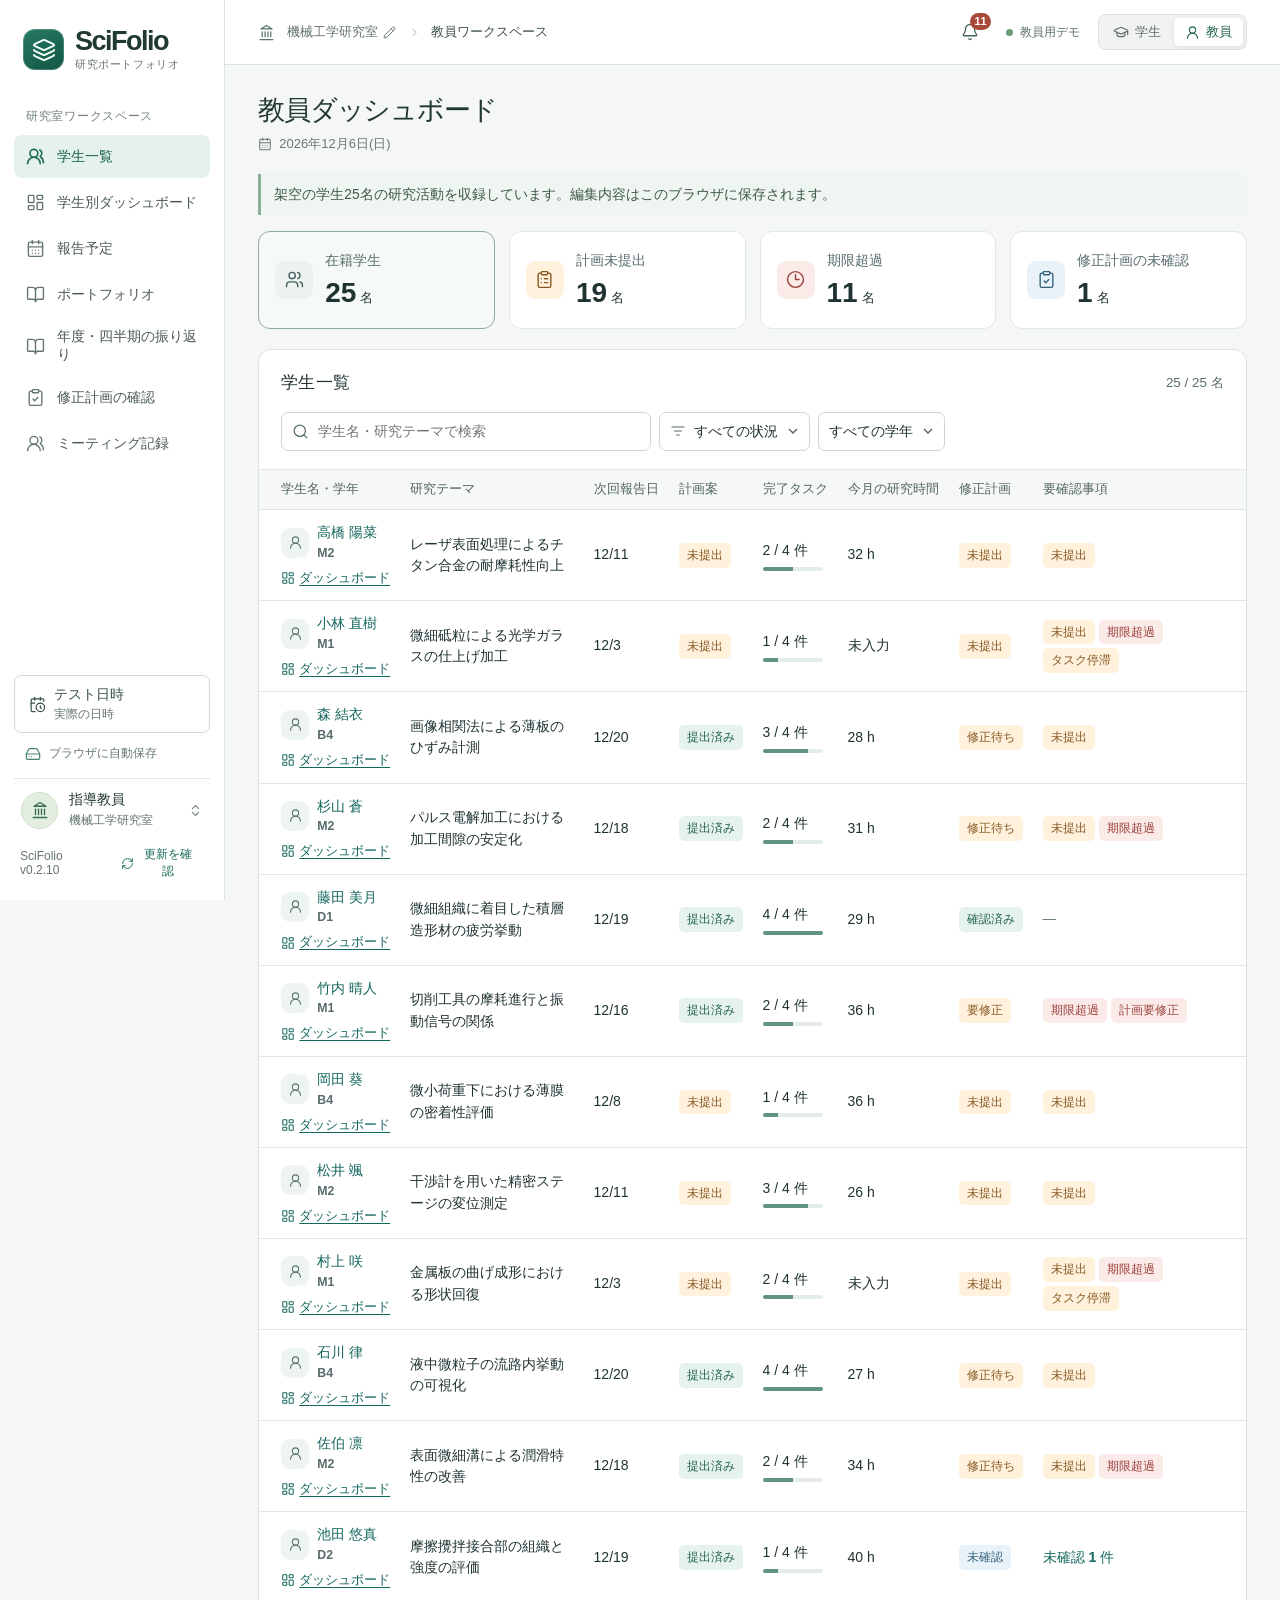
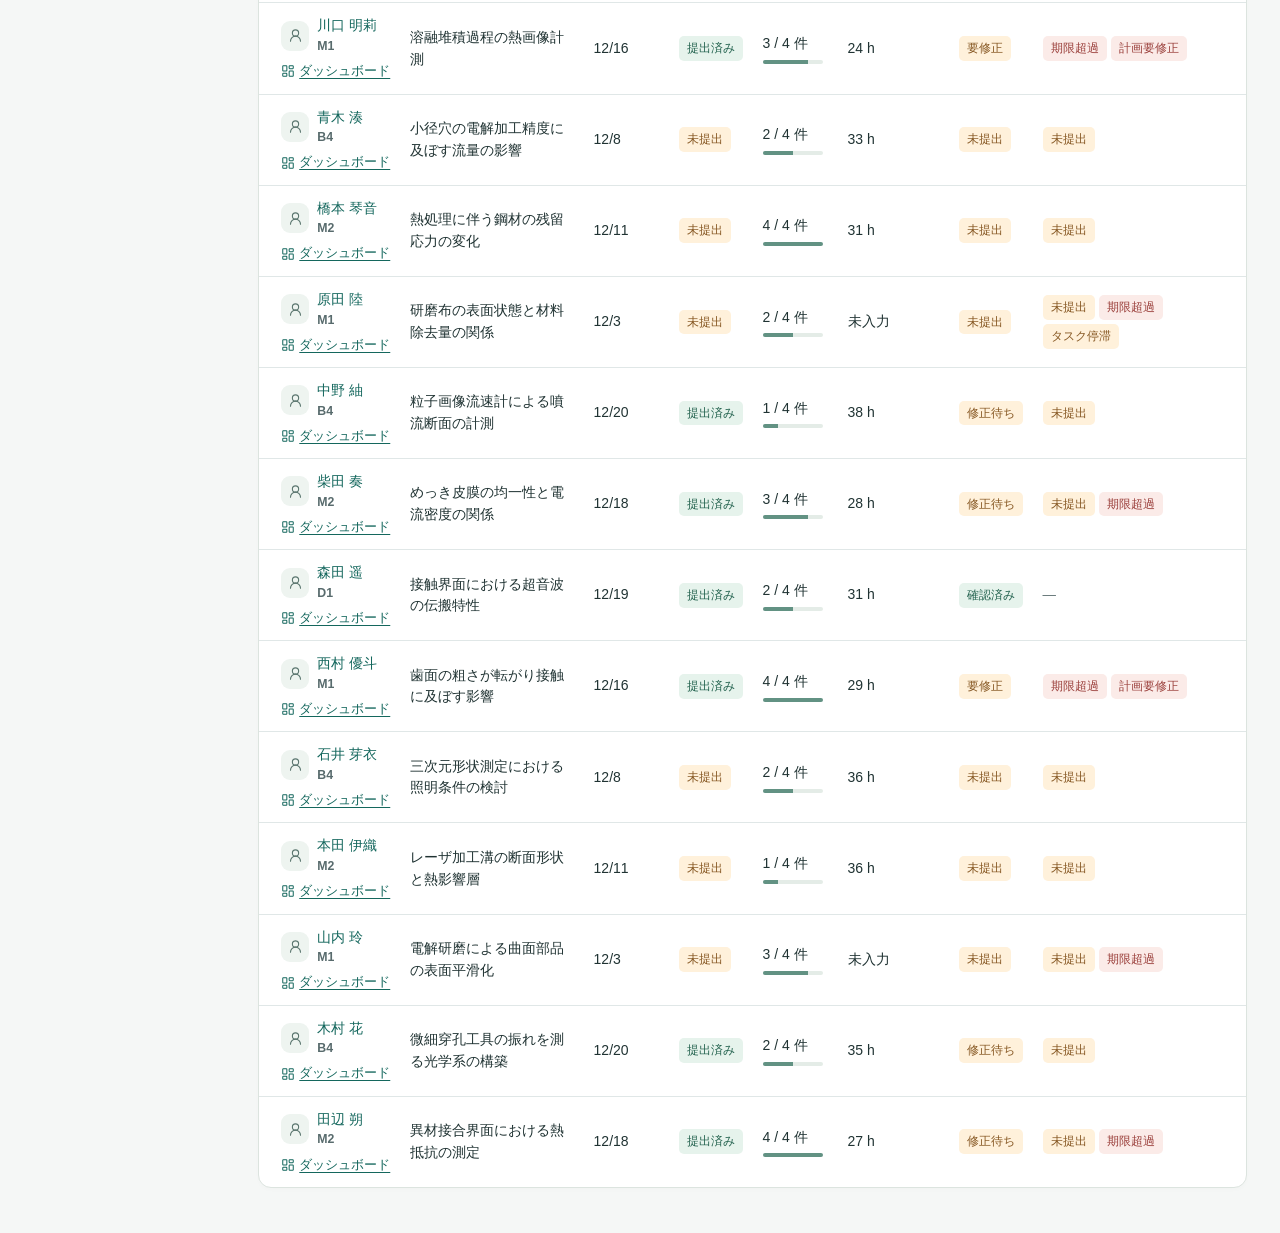
==== commit 1ca606f2: "Publish verified SciFolio student and faculty demos" ====
--- a/faculty/index.html
+++ b/faculty/index.html
@@ -1,7 +1,7 @@
 <!doctype html>
 <html lang="ja">
   <head>
-    <meta name="labfolio-version" content="0.2.9">
+    <meta name="labfolio-version" content="0.2.10">
 
     <meta charset="UTF-8" />
     <meta name="viewport" content="width=device-width, initial-scale=1.0" />
@@ -9,7 +9,7 @@
     <meta name="description" content="機械工学研究室の研究計画、進捗報告、活動履歴を管理する研究ポートフォリオ。" />
     <link rel="icon" href="./favicon.svg" type="image/svg+xml" />
     <title>SciFolio | 研究ポートフォリオ</title>
-    <script type="module" crossorigin src="./assets/index-BWWz3f_X.js"></script>
+    <script type="module" crossorigin src="./assets/index-DVSpcKdz.js"></script>
     <link rel="stylesheet" crossorigin href="./assets/index-BvxB1WDk.css">
   </head>
   <body><div id="root"></div></body>
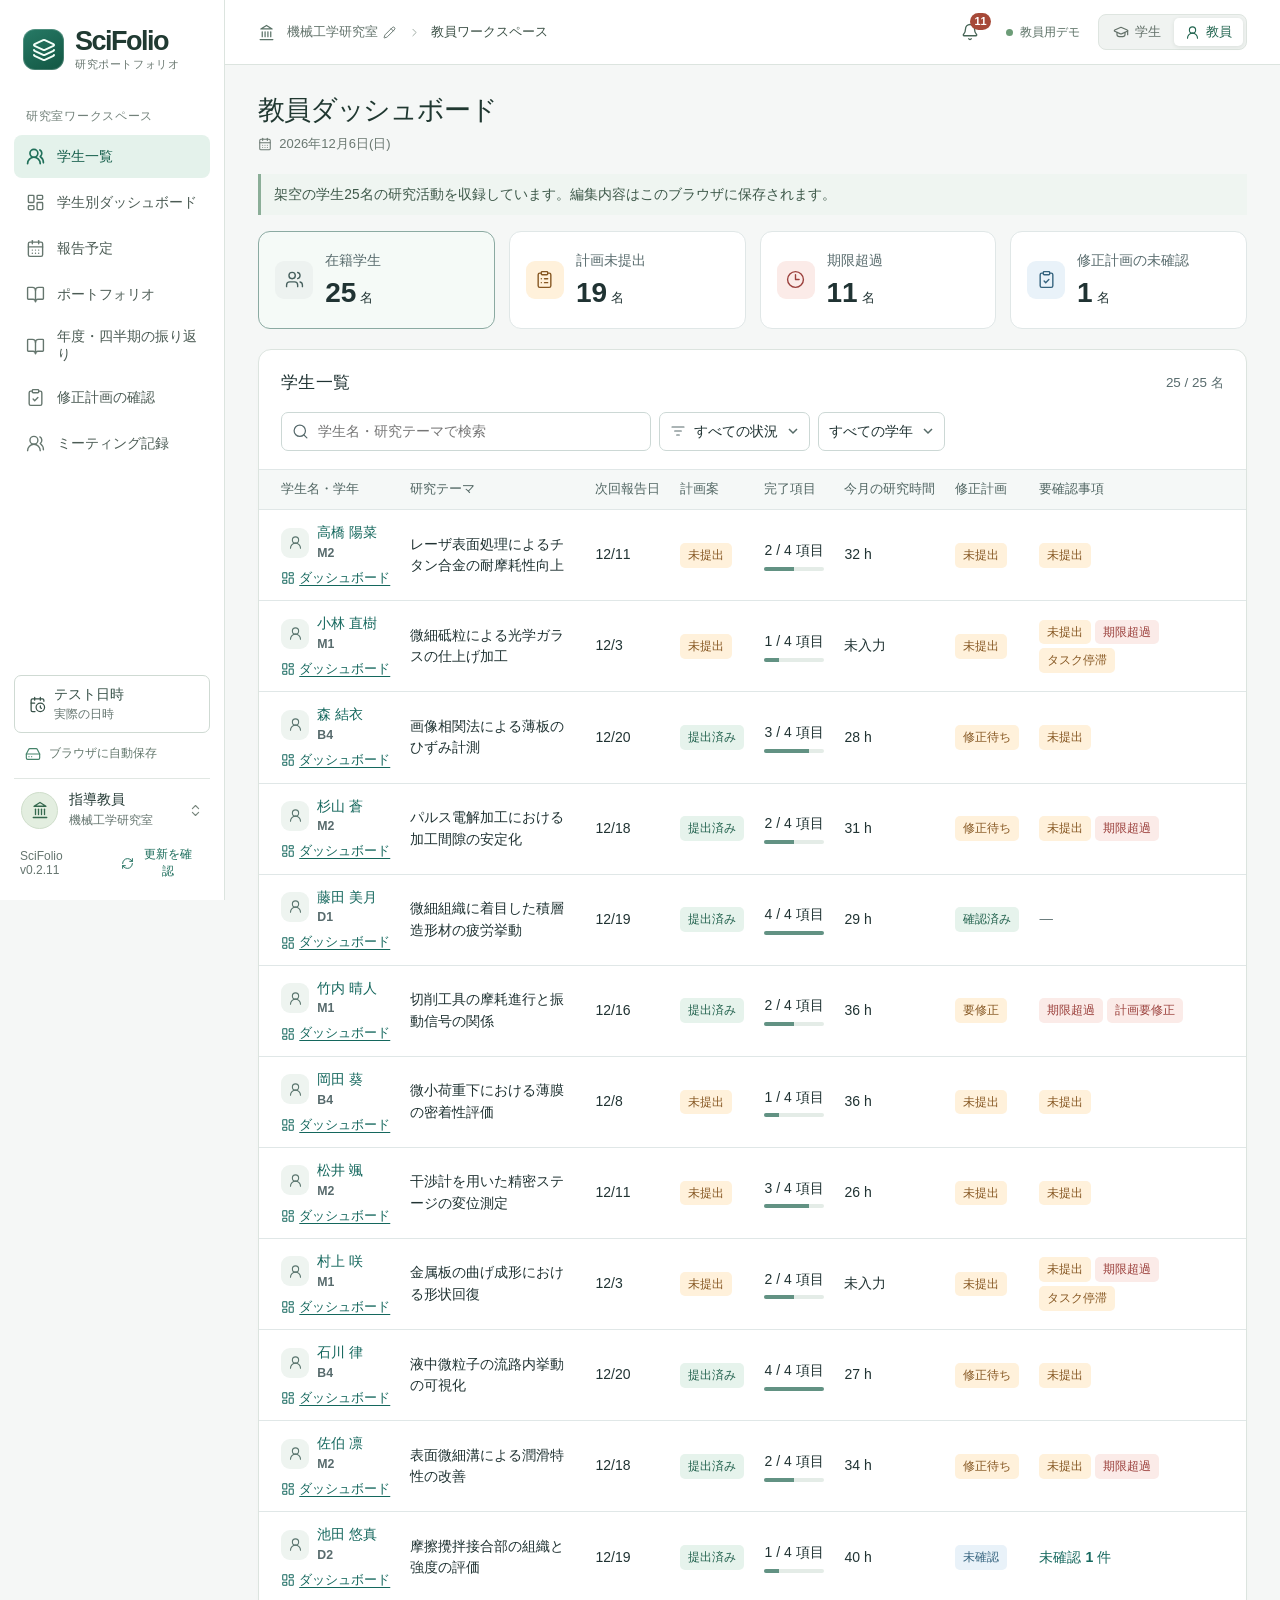
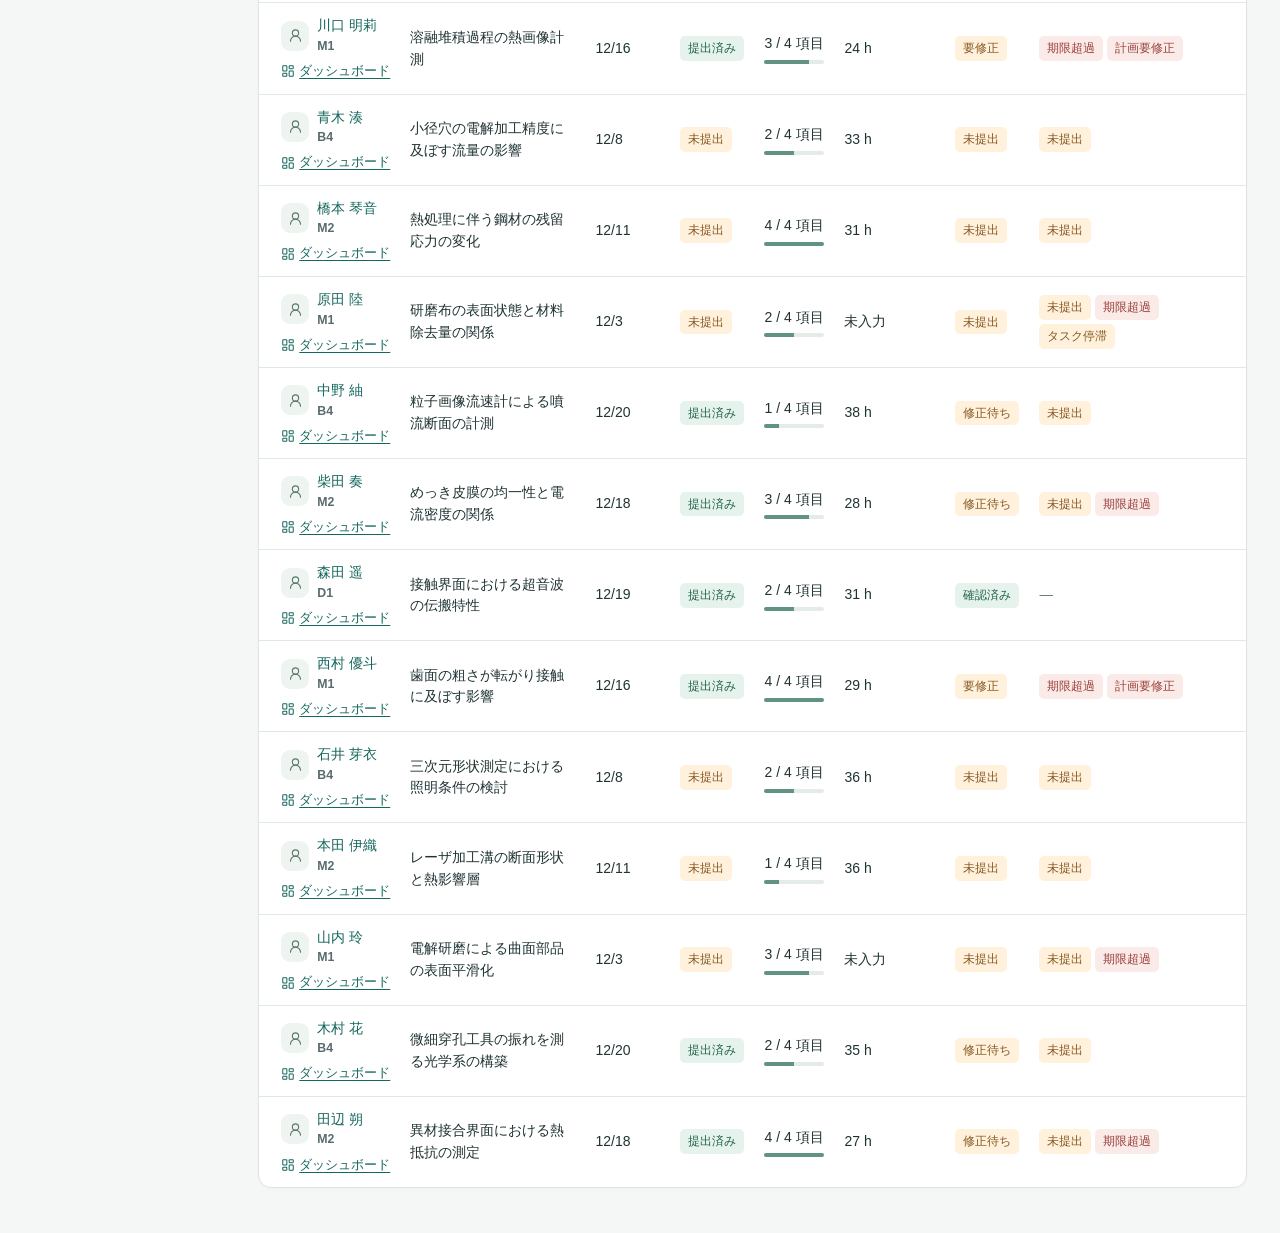
==== commit 03e970bc: "Publish verified SciFolio student and faculty demos" ====
--- a/faculty/index.html
+++ b/faculty/index.html
@@ -1,7 +1,7 @@
 <!doctype html>
 <html lang="ja">
   <head>
-    <meta name="labfolio-version" content="0.2.10">
+    <meta name="labfolio-version" content="0.2.11">
 
     <meta charset="UTF-8" />
     <meta name="viewport" content="width=device-width, initial-scale=1.0" />
@@ -9,7 +9,7 @@
     <meta name="description" content="機械工学研究室の研究計画、進捗報告、活動履歴を管理する研究ポートフォリオ。" />
     <link rel="icon" href="./favicon.svg" type="image/svg+xml" />
     <title>SciFolio | 研究ポートフォリオ</title>
-    <script type="module" crossorigin src="./assets/index-DVSpcKdz.js"></script>
+    <script type="module" crossorigin src="./assets/index-BKa-v3tI.js"></script>
     <link rel="stylesheet" crossorigin href="./assets/index-BvxB1WDk.css">
   </head>
   <body><div id="root"></div></body>
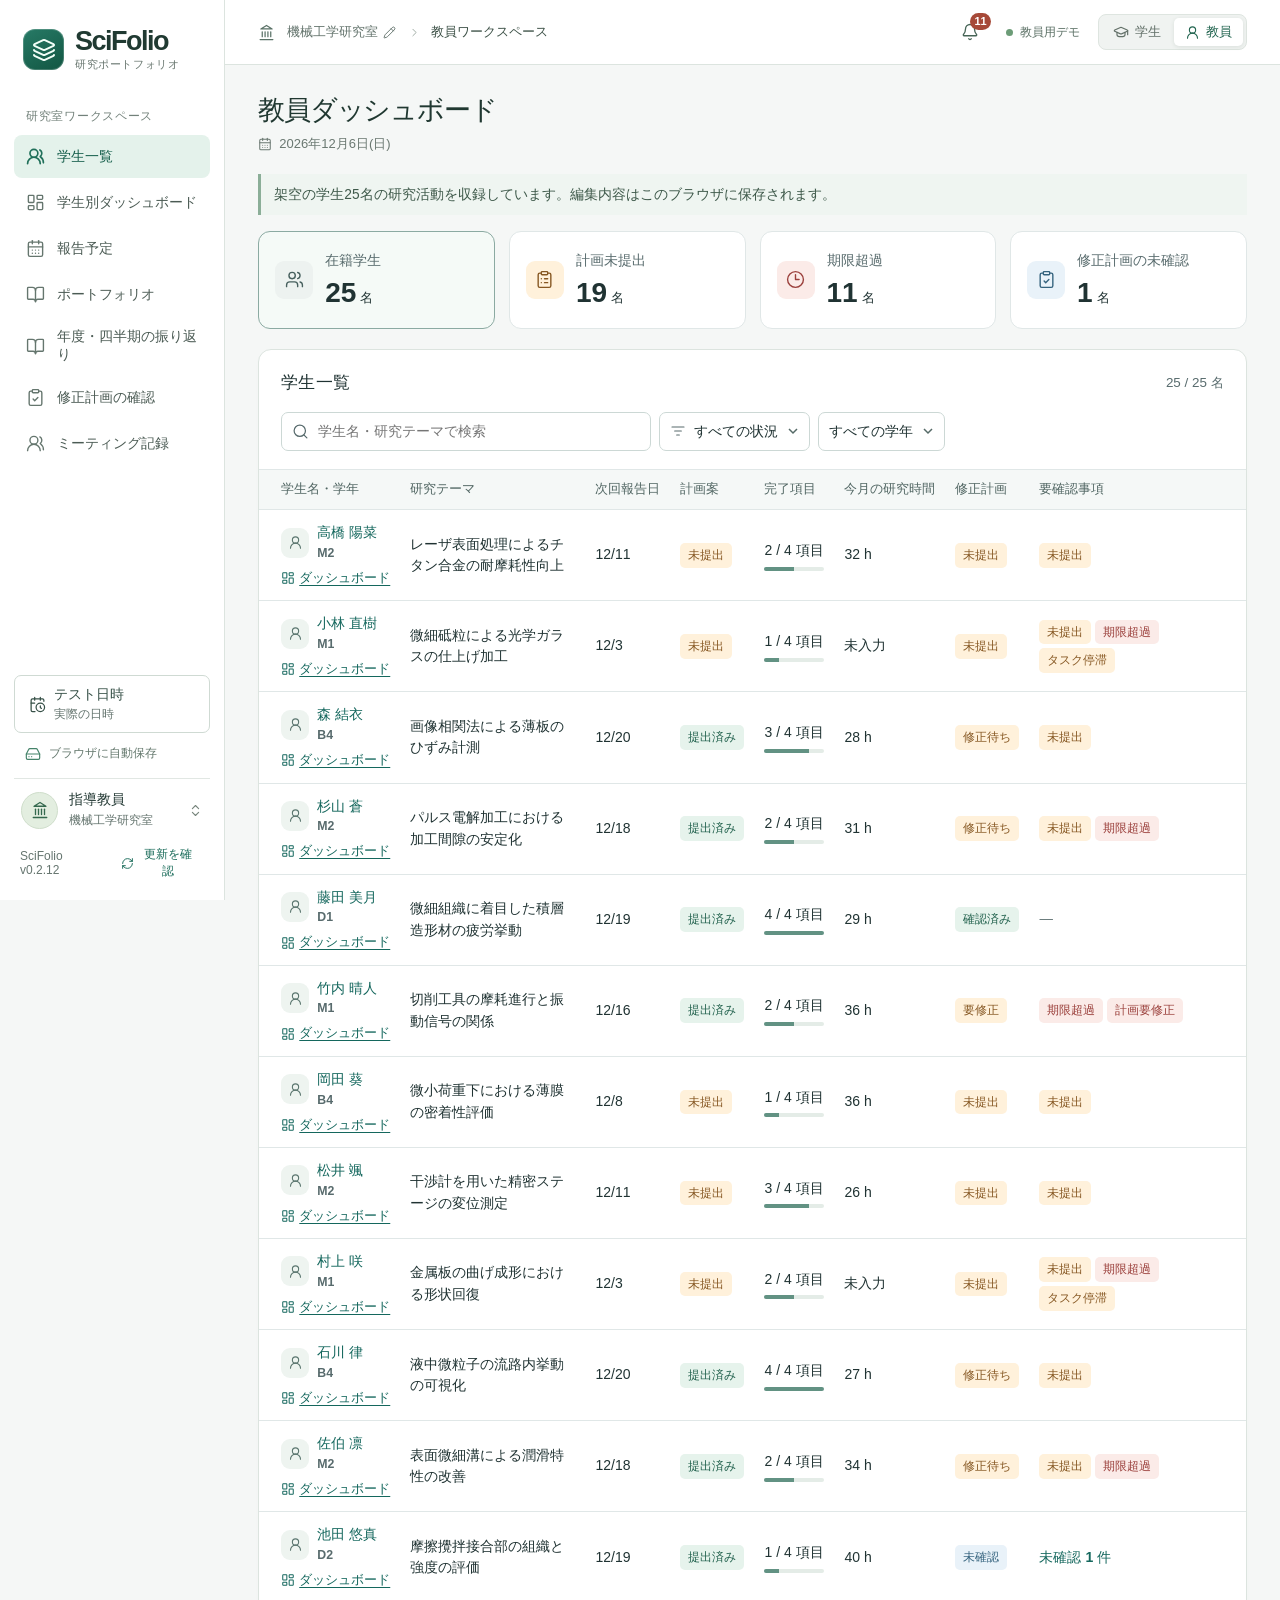
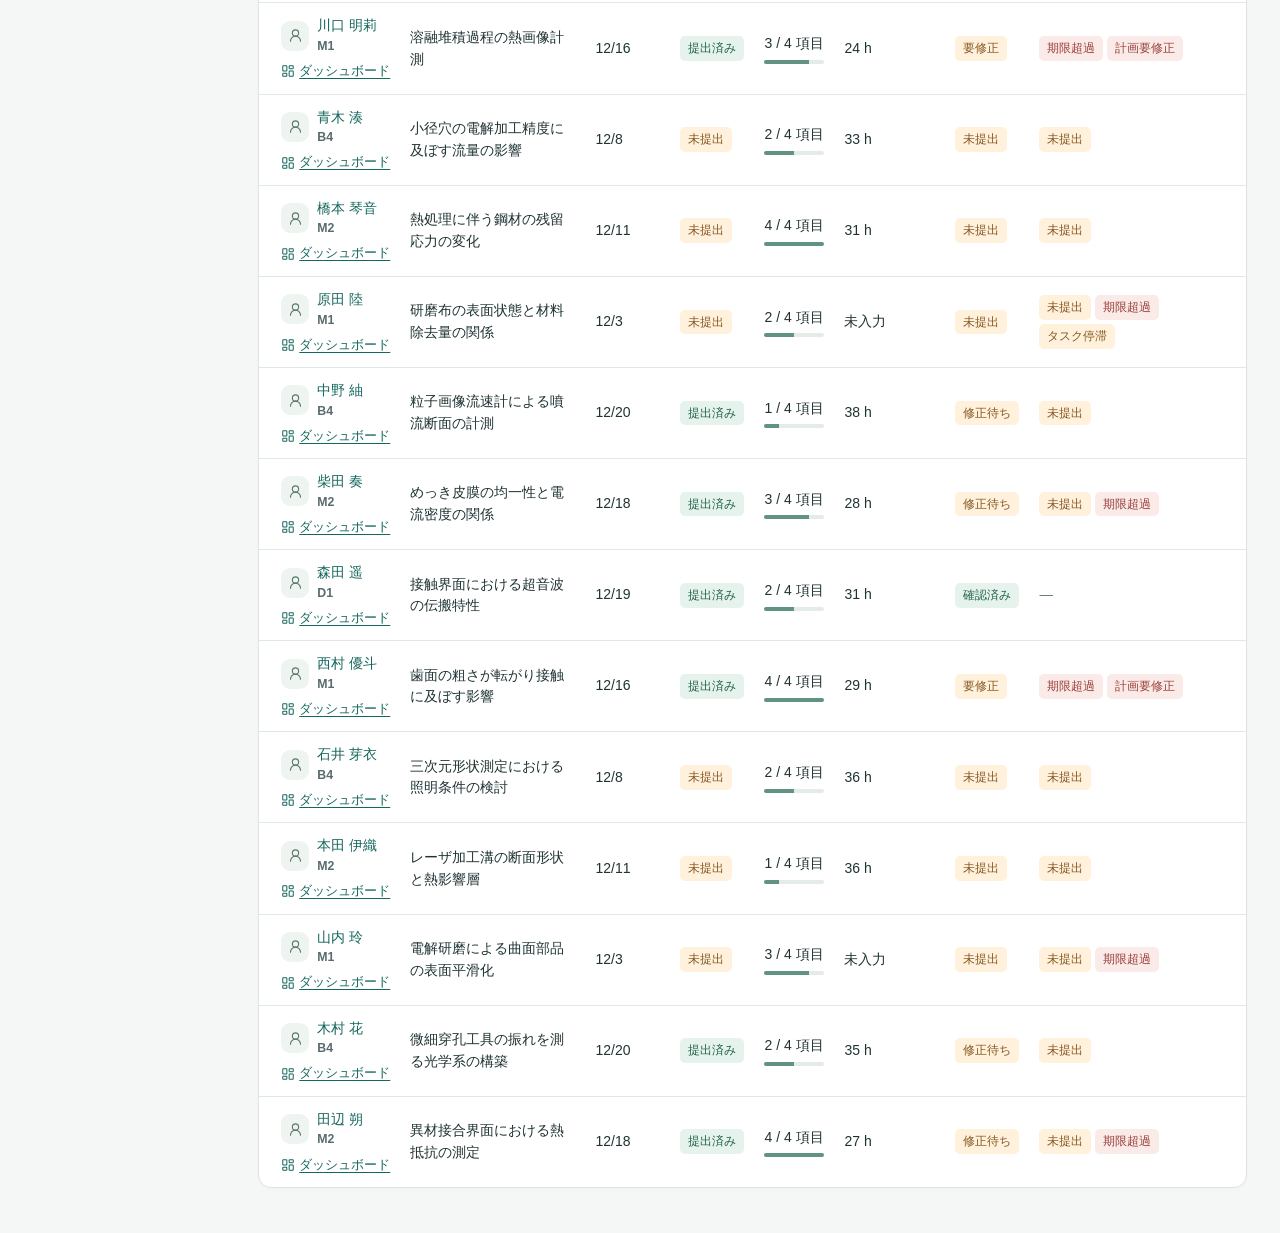
==== commit e357dfaf: "Publish verified SciFolio student and faculty demos" ====
--- a/faculty/index.html
+++ b/faculty/index.html
@@ -1,7 +1,7 @@
 <!doctype html>
 <html lang="ja">
   <head>
-    <meta name="labfolio-version" content="0.2.11">
+    <meta name="labfolio-version" content="0.2.12">
 
     <meta charset="UTF-8" />
     <meta name="viewport" content="width=device-width, initial-scale=1.0" />
@@ -9,8 +9,8 @@
     <meta name="description" content="機械工学研究室の研究計画、進捗報告、活動履歴を管理する研究ポートフォリオ。" />
     <link rel="icon" href="./favicon.svg" type="image/svg+xml" />
     <title>SciFolio | 研究ポートフォリオ</title>
-    <script type="module" crossorigin src="./assets/index-BKa-v3tI.js"></script>
-    <link rel="stylesheet" crossorigin href="./assets/index-BvxB1WDk.css">
+    <script type="module" crossorigin src="./assets/index-BcTSYb55.js"></script>
+    <link rel="stylesheet" crossorigin href="./assets/index-BAGWAIVf.css">
   </head>
   <body><div id="root"></div></body>
 </html>
--- a/faculty/assets/index-BAGWAIVf.css
+++ b/faculty/assets/index-BAGWAIVf.css
@@ -0,0 +1 @@
+.release-control{color:var(--muted);font-size:12px}.sidebar-foot .release-control{margin:10px 6px 0}.pilot-login-card .release-control{border-top:1px solid var(--line);margin-top:20px;padding-top:12px}.release-row{display:flex;justify-content:space-between;align-items:center;gap:10px}.release-row>span{font-variant-numeric:tabular-nums}.release-control button{color:var(--green);display:inline-flex;align-items:center;gap:5px;min-height:32px;padding:4px 6px;border-radius:5px;font-size:12px;font-weight:600}.release-control button:hover{background:#edf5f0}.release-status:not(:empty){display:grid;gap:3px;margin:3px 0 5px}.release-status button{justify-self:start;text-decoration:underline}.notice-bell{display:inline-flex;align-items:center;justify-content:center;position:relative;width:36px;height:36px;flex-shrink:0;border-radius:8px;color:#466456}.notice-bell:hover{background:#edf5f0}.notice-bell b{position:absolute;right:-3px;top:-1px;padding:0 4px;min-width:17px;height:17px;border-radius:12px;line-height:17px;color:#fff;background:#a64938;font-size:11px}.notice-dialog{position:fixed;inset:54px 16px auto auto;width:min(375px,calc(100vw - 24px));max-height:min(65dvh,580px);margin:0;padding:0;border:1px solid #cedbd2;border-radius:12px;color:#22372e;box-shadow:0 9px 38px #19372924}.notice-dialog::backdrop{background:#1937291a}.notice-content header{display:flex;justify-content:space-between;align-items:center;padding:9px 10px 9px 16px;border-bottom:1px solid #dce5df}.notice-content h2{font-size:1rem;margin:0}.notice-content ul{list-style:none;margin:0;padding:0}.notice-content li+li{border-top:1px solid #e1e9e4}.notice-content a{position:relative;display:grid;gap:4px;padding:11px 35px 11px 16px;text-decoration:none;color:inherit}.notice-content a:hover{background:#f3f7f4}.notice-content a>span{font-size:.82rem}.notice-content a>svg{position:absolute;right:13px;top:43%}.notice-content small{margin-right:8px;border-radius:4px;padding:1px 5px;font-weight:700}.notice-content time{color:#54665a}.notice-today{background:#f8efd6;color:#775617}.notice-late{background:#f7e4df;color:#8b392b}.notice-content p{padding:16px;margin:0}.grade-edit-trigger{display:inline-flex;align-items:center;gap:5px;color:inherit;background:transparent;cursor:pointer;max-width:min(16em,100%);min-height:28px}.grade-edit-trigger>span{white-space:nowrap;overflow:hidden;text-overflow:ellipsis}.grade-edit-trigger>svg{flex:none}.grade-edit-trigger:hover{background:#ffffff18}.grade-edit-dialog{width:min(385px,calc(100% - 32px));padding:20px;border:1px solid var(--line);border-radius:13px;background:#fff;color:var(--ink);box-shadow:0 20px 60px #183c2f33}.grade-edit-dialog::backdrop{background:#17382b80}.grade-edit-heading,.grade-edit-actions{display:flex;align-items:center;gap:10px}.grade-edit-heading{justify-content:space-between;margin:0 0 14px}.grade-edit-heading h2,.theme-copy .grade-edit-heading h2{font-size:1.1rem;line-height:1.35;margin:0}.grade-edit-dialog form{display:grid;gap:8px}.grade-edit-dialog label{font-weight:650}.grade-edit-dialog select{border:1px solid var(--line);border-radius:7px;padding:9px;font:inherit;color:inherit;background:#fff;width:100%}.grade-edit-dialog p{color:var(--muted);font-size:.82rem;margin:0}.grade-edit-dialog .grade-error{color:#a12c27}.grade-edit-actions{justify-content:flex-end;margin-top:10px}.setup-grade{display:flex;align-items:center;gap:9px;margin-bottom:12px;font-size:.88rem}.setup-grade .grade-edit-trigger{border-color:var(--line);background:#fff}.wk-checklist-edit{min-width:0;margin:0;padding:0;border:0}.wk-checklist-edit legend{margin:0 0 6px;padding:0;font-size:.89rem;font-weight:650}.wk-checklist-row{display:grid;grid-template-columns:minmax(0,1fr) auto;gap:6px;align-items:center;margin:0 0 8px}.wk-checklist-edit>button{min-height:34px}.task-check-items{display:grid;gap:2px;min-width:0}.task-check-line,.wk label.task-check-line{display:inline-flex;flex-direction:row;gap:9px;align-items:center;min-height:34px;max-width:100%;font-size:.92rem;line-height:1.45;font-weight:500;color:#354f44;overflow-wrap:anywhere}.task-check-line input{flex:0 0 17px;width:17px;height:17px;margin:0;accent-color:#19755e}.task-check-line svg{flex:none;color:#39705a}.wk-report-task{display:grid;min-width:0;gap:6px;padding:17px 0;border-top:1px solid var(--wk-line)}.wk-report-task:last-child{padding-bottom:0}.wk-report-task header{display:flex;gap:8px 13px;justify-content:space-between;align-items:baseline;flex-wrap:wrap}.wk-report-task h3{overflow-wrap:anywhere;font-size:.99rem}.wk-task-state{color:#56685e;font-size:.83rem}.wk-task-state.is-done{color:#247251}.wk-report-task .task-check-items{padding-inline-start:11px;border-inline-start:2px solid #dce8df}.wk-report-task label.wk-redirect-check{color:#616e66;font-size:.82rem}.wk-task-reason{margin:4px 0}.wk-report-details .wk-spec,.wk-submitted-reason{margin:0}.period-totals,.monthly-reading{margin:0 19px 10px;display:flex;align-items:baseline;flex-wrap:wrap;gap:.35em .85em;color:#53665a;font-size:.82rem}.period-totals b,.monthly-reading strong{color:#244638;font-variant-numeric:tabular-nums}.monthly-reading span{margin-left:auto}.trend-point{cursor:pointer;touch-action:pan-y}.trend-point:focus-visible{outline:none}.trend-point:is(:hover,:focus-visible) .trend-point-target{fill:#27867112}.trend-point:focus-visible .trend-point-target{stroke:#479e8c;stroke-width:1.5}.trend-point:is(:hover,:focus-visible) .trend-point-marker{stroke-width:3.5}.monthly-static.stat-link{cursor:default}.monthly-static.stat-link:hover{border-color:var(--border, #dce5df)}.dash-task-checks{padding:0 0 10px 38px}.dash-task-group+.dash-task-group{border-top:1px solid var(--line)}.theme-tools{display:flex;align-items:center;flex-wrap:wrap;gap:9px}.theme-edit{display:inline-flex;align-items:center;gap:5px;background:transparent;border:0;color:#f2f8f3;font:inherit;font-size:.82rem;cursor:pointer;padding:3px 5px;border-radius:4px}.theme-edit:hover{background:#ffffff18}.theme-edit:focus-visible{outline:2px solid white;outline-offset:2px}.theme-form{padding:20px 24px}.theme-form label{display:grid;gap:7px;font-weight:600}.theme-form textarea{width:100%;padding:9px 12px;border:1px solid #9fb4a6;border-radius:6px;font:inherit;color:inherit;resize:vertical}.theme-form .wk-actions{margin-top:12px}.theme-copy h2{overflow-wrap:anywhere}.reflection-dashboard-link{padding:0 20px 18px}.schedule-page{display:grid;gap:18px;min-width:0}.schedule-panel{min-width:0;padding:clamp(16px,2.3vw,28px)}.schedule-panel h2{display:flex;align-items:center;gap:9px;color:#243d32;font-size:1.1rem;margin:0}.schedule-panel h2 svg{color:#277654}.schedule-panel h2 small{margin-left:auto;color:#52675e;font-size:.78rem;font-weight:500}.schedule-panel p{margin:8px 0;color:#52665b;font-size:.9rem}.schedule-active{display:grid;grid-template-columns:repeat(2,minmax(0,1fr));gap:12px;margin-top:16px}.schedule-active-date{display:flex;flex-wrap:wrap;align-items:center;justify-content:space-between;gap:6px 12px;padding:13px 15px;border-radius:8px;background:#f0f6f2}.schedule-active-date>div{display:grid;gap:3px}.schedule-active-date>div>span,.schedule-add label{color:#51675b;font-size:.8rem;font-weight:600}.schedule-active-date strong{font-size:1.06rem;font-variant-numeric:tabular-nums}.schedule-add-actions,.schedule-row-controls,.schedule-row-date{display:flex;align-items:center;flex-wrap:wrap;gap:8px}.schedule-page input[type=date]{min-width:0;max-width:100%;padding:7px 9px;background:#fff;border:1px solid #c4d5c9;border-radius:6px;color:#263e32;font:inherit}.schedule-icon-btn{display:inline-grid;place-items:center;width:34px;height:34px;padding:0;border:1px solid #d5e0d8;border-radius:6px;background:#fff;color:#286346;cursor:pointer;font:inherit}.schedule-icon-btn:hover{background:#eef5f0}.schedule-layout{display:grid;grid-template-columns:minmax(0,.8fr) minmax(0,1.2fr);align-items:start;gap:18px}.schedule-add{display:grid;gap:10px;margin-top:18px}.schedule-input-row{display:flex;align-items:end;gap:8px}.schedule-input-row label{display:grid;gap:3px;font-size:.82rem}.schedule-input-row label input[type=date]{font-size:1rem}.schedule-add-actions{margin-top:2px}.schedule-list,.schedule-history{margin:8px 0 0;padding:0;list-style:none}.schedule-row{display:flex;align-items:center;flex-wrap:wrap;justify-content:space-between;gap:9px 10px;padding:10px 0;border-bottom:1px solid #e2e8e3}.schedule-list li:last-child .schedule-row{border:0}.schedule-row-date{gap:5px;font-size:.96rem;font-weight:600;font-variant-numeric:tabular-nums}.schedule-tag{color:#286347;padding:2px 7px;background:#e0ede3;border-radius:8px;font-size:.72rem;font-weight:600}.schedule-row-controls{gap:5px;font-size:.86rem}.schedule-details{padding:12px 0 3px;border-top:1px solid #e2e8e3;margin-top:10px}.schedule-details summary{cursor:pointer;font-size:.88rem;color:#375445;font-weight:600}.schedule-history{display:grid;gap:5px;font-size:.88rem;color:#52665b}.schedule-status:empty{display:none}.schedule-status,.schedule-feedback{margin:0;padding:10px 12px;border-radius:6px}.schedule-status{color:#285f40;background:#eaf5ed}.schedule-feedback{color:#853c29;background:#fff2eb}.schedule-feedback .btn{margin-left:8px}@media(max-width:850px){.schedule-layout{grid-template-columns:1fr}}@media(max-width:540px){.schedule-active{grid-template-columns:1fr}.schedule-page,.schedule-layout{gap:12px}.schedule-active-date{padding:10px 12px}}.reflection{display:grid;gap:16px;color:var(--text,#203c31)}.reflection h2,.reflection h3,.reflection p{margin:0}.reflection-controls,.reflection-section,.reflection-summary>.panel{padding:20px 22px}.reflection-controls{display:flex;align-items:end;gap:16px;flex-wrap:wrap}.reflection-controls>div{margin-right:auto;flex:1 1 180px}.reflection-controls h2{font-size:1.12rem}.reflection-controls p,.reflection-caption,.reflection-section>p{color:#586860;font-size:.84rem;line-height:1.7}.reflection-controls label,.reflection-note label{display:grid;gap:6px;font-size:.82rem;font-weight:650}.reflection input,.reflection textarea,.reflection select{font:inherit;border:1px solid #cfdad4;border-radius:7px;background:#fff;padding:8px 10px;color:inherit}.reflection-summary{display:grid;grid-template-columns:repeat(3,minmax(0,1fr));gap:12px}.reflection-summary>.panel{display:grid;align-content:start;gap:5px}.reflection-summary span,.reflection-section h2{display:flex;gap:7px;align-items:center}.reflection-summary span,.reflection-summary small,.reflection-table small{color:#54675b;font-size:.82rem}.reflection-summary strong{font-size:clamp(1.5rem,3.1vw,2.25rem);font-variant-numeric:tabular-nums}.reflection-section{display:grid;gap:14px;min-width:0}.reflection-section h2{font-size:1.03rem}.reflection-section h3{font-size:.91rem}.reflection-section details,.reflection-section article{border-top:1px solid #e3eae5;padding:12px 0 0;font-size:.88rem;line-height:1.65;overflow-wrap:anywhere}.reflection-section details p,.reflection-section article p{white-space:pre-wrap}.reflection-section summary{cursor:pointer;font-weight:600}.reflection-section time{font-variant-numeric:tabular-nums}.reflection-meetings{display:grid;grid-template-columns:repeat(4,minmax(0,1fr));margin:0;gap:12px}.reflection-meetings dt{color:#57695f;font-size:.81rem}.reflection-meetings dd{margin:4px 0 0;font-size:1.4rem;font-weight:650}.reflection-meetings small{font-size:.72rem;font-weight:500}.reflection-table{overflow:auto}.reflection-table table{width:100%;border-collapse:collapse;font-size:.85rem;white-space:nowrap;text-align:left}.reflection-table th,.reflection-table td{border-bottom:1px solid #e6ebe7;padding:9px 7px}.reflection-table th{font-weight:600}.reflection-table small{display:block}.reflection-table .text-action{margin:0}.reflection-note{display:grid;gap:12px}.reflection-section>.btn{justify-self:start}@media(max-width:650px){.reflection{gap:12px}.reflection-controls,.reflection-section,.reflection-summary>.panel{padding:15px}.reflection-summary{grid-template-columns:1fr;gap:8px}.reflection-summary>.panel{grid-template-columns:1fr auto;align-items:center}.reflection-summary small{grid-column:1/-1}.reflection-meetings{grid-template-columns:repeat(2,minmax(0,1fr))}.reflection-controls label{flex:1 1 auto}}.meeting-title,.meeting-title h2,.meeting-choices,.meeting-choices>label:not(.field){display:flex;align-items:center;gap:9px}.meeting-title{justify-content:space-between;margin-bottom:14px}.meeting-title h2{font-size:1.12rem}.meeting-title>span,.meeting-history span{color:var(--muted);font-size:.85rem}.meeting-form fieldset{border:0;padding:0;margin:0 0 20px}.meeting-form legend{font-weight:650;padding:0;margin-bottom:8px}.meeting-choices{flex-wrap:wrap;gap:10px 18px}.meeting-choices+.meeting-choices,.meeting-form .field{margin-top:12px}.meeting-form input[type=radio],.meeting-form input[type=checkbox]{accent-color:var(--green)}.meeting-date{max-width:230px}.meeting-counter{display:flex;flex-wrap:wrap;align-items:center;gap:8px}.meeting-counter output{min-width:3.4em;font-size:1.35rem;font-weight:650;font-variant-numeric:tabular-nums}.meeting-counter small,.meeting-hint{color:var(--muted);font-size:.82rem;font-weight:500}.meeting-counter .icon-button{min-height:40px;min-width:40px}.meeting-roster{margin-top:16px;display:grid;gap:4px}.meeting-roster button{text-align:left;border-radius:6px;border:1px solid var(--line);padding:10px 12px;display:grid;grid-template-columns:1fr 1fr 1.4fr;gap:8px}.meeting-roster button[aria-pressed=true]{border-color:var(--green);background:#f1f7f4}.meeting-history{margin:0;padding:0;list-style:none}.meeting-history li{display:flex;flex-wrap:wrap;gap:6px 18px;padding:9px 0;border-top:1px solid var(--line)}.meeting-form>p{margin-top:12px}@media(max-width:600px){.meeting-roster button{grid-template-columns:1fr 1fr}.meeting-roster button span:last-child{grid-column:1/-1}}.portfolio-view{--fac-text: #203333;--fac-muted: #586b6d;--fac-line: #e0e7e7;--fac-soft: #f5f8f7;--fac-accent: #14675d;color:var(--fac-text);min-width:0}.fac-stack{display:grid;gap:20px}.portfolio-view *,.portfolio-view *:before,.portfolio-view *:after{box-sizing:border-box}.portfolio-view button{font:inherit}.portfolio-view button,.portfolio-view summary{cursor:pointer}.portfolio-view :focus-visible{outline:3px solid #448c9c;outline-offset:2px}.portfolio-view h2,.portfolio-view h3,.portfolio-view p,.portfolio-view dl,.portfolio-view dd{margin:0}.portfolio-view h2{font-size:1.08rem;letter-spacing:.008em;line-height:1.6;font-weight:700}.portfolio-view h3{font-size:1rem;margin:1.3rem 0 .65rem}.fac-stack>.panel{min-width:0}.fac-card{padding:20px 22px}.fac-card-head,.fac-inline,.fac-profile-actions,.fac-profile{display:flex;align-items:center;gap:10px}.fac-card-head,.fac-inline,.fac-profile-actions{flex-wrap:wrap}.fac-card-head{justify-content:space-between;gap:8px}.fac-card-head h2,.fac-note{display:inline-flex;align-items:center;gap:8px}.fac-card-head h2 svg{color:var(--fac-accent)}.fac-inline{gap:8px 12px}.fac-muted,.fac-meta{color:var(--fac-muted)}.fac-muted,.fac-meta{font-size:.84rem}.fac-tag{display:inline-flex;align-items:center;justify-content:center;white-space:nowrap;padding:3px 8px;border-radius:5px;font-size:.78rem;font-weight:650;line-height:1.5}.fac-neutral{color:#47605e;background:#edf2f0}.fac-orange{color:#865722;background:#fff1db}.fac-red{color:#9b403c;background:#fbebe8}.fac-blue{color:#35637e;background:#e9f2f9}.fac-green{color:#24634f;background:#e6f3ec}.fac-violet{color:#665484;background:#f0ecf5}.fac-entry-icon{display:inline-grid;place-items:center;flex:0 0 auto;border-radius:9px}.fac-entry-icon{width:33px;height:33px;background:#edf4f0;color:var(--fac-accent)}.fac-table-card{overflow:hidden;padding:0}.fac-table-card .fac-card-head{padding:19px 22px 15px}.fac-text-btn{background:transparent;color:var(--fac-accent);border:0;padding:0}.portfolio-view .fac-text-btn{font-size:.875rem;font-weight:650;text-align:left}.fac-text-btn:hover{text-decoration:underline;text-underline-offset:3px}.fac-scroll{overflow-x:auto}.fac-table{width:100%;border-collapse:collapse;font-size:.875rem;line-height:1.55;text-align:left}.fac-table th{padding:10px;color:#516663;background:var(--fac-soft);border-block:1px solid var(--fac-line);font-weight:620;font-size:.79rem;white-space:nowrap}.fac-table td{border-bottom:1px solid var(--fac-line);padding:12px 10px;vertical-align:middle}.fac-table tr:last-child td{border-bottom:0}.fac-table th:first-child,.fac-table td:first-child{padding-left:22px}.fac-table th:last-child,.fac-table td:last-child{padding-right:22px}.fac-table time{white-space:nowrap}.fac-history tbody tr:hover{background:#f8fbf9}.fac-empty{display:grid;justify-items:center;gap:7px;padding:34px 16px;color:var(--fac-muted);text-align:center}.fac-empty svg{color:#73948a}.fac-empty strong{color:var(--fac-text)}.fac-profile{padding:19px 22px}.fac-profile-copy{flex:1 1 auto;min-width:0}.fac-profile-copy p{font-size:.93rem;color:var(--fac-muted);overflow-wrap:anywhere;margin-top:3px}.fac-monogram{flex-shrink:0;display:grid;place-items:center;width:48px;height:48px;border-radius:12px;background:#e6f0eb;color:#376b5d;font-size:1.35rem;font-weight:600}.fac-profile .btn,.fac-empty .btn{display:inline-flex;align-items:center;justify-content:center;gap:6px}.fac-history{min-width:550px}.fac-history tr.fac-selected{background:#f0f7f3}.fac-history tr.fac-selected td:first-child{box-shadow:inset 3px 0 var(--fac-accent)}.fac-section-title{margin:4px 0 -8px}.fac-summary{margin:17px 0 14px;background:var(--fac-soft);border-radius:8px;padding:12px 15px}.fac-summary span,.fac-specs dt{color:var(--fac-muted);font-size:.815rem;font-weight:560}.fac-summary p{margin-top:4px}.fac-summary p,.fac-report-task strong,.fac-specs dd,.fac-review-log p,.fac-compare p,.fac-snapshot-task strong{white-space:pre-wrap;overflow-wrap:anywhere}.fac-plan-contents{padding:14px 0 0}.fac-specs{display:grid;gap:6px}.fac-specs div{display:grid;grid-template-columns:112px minmax(0,1fr);column-gap:10px;align-items:baseline}.fac-specs dd{font-size:.9rem}.fac-report-task,.fac-version,.fac-full-plan{border-top:1px solid var(--fac-line)}.fac-report-task:first-of-type,.fac-version:first-of-type{margin-top:13px}.fac-report-task summary,.fac-version summary,.fac-full-plan>summary,.fac-draft>summary{display:flex;align-items:center;gap:10px;list-style:none;font-size:.94rem;padding:12px 0}.fac-report-task summary::-webkit-details-marker,.fac-version summary::-webkit-details-marker,.fac-full-plan>summary::-webkit-details-marker,.fac-draft>summary::-webkit-details-marker{display:none}.fac-report-task summary:after,.fac-version>summary:after,.fac-full-plan>summary:after,.fac-draft>summary:after{content:"";flex:0 0 7px;width:7px;height:7px;margin-left:auto;margin-right:6px;border-right:1.6px solid #657d75;border-bottom:1.6px solid #657d75;transform:rotate(45deg)}.fac-report-task[open]>summary:after,.fac-version[open]>summary:after,.fac-full-plan[open]>summary:after,.fac-draft[open]>summary:after{transform:rotate(225deg)}.fac-report-task .fac-specs{padding:0 0 16px}.fac-version summary small{display:block;font-size:.79rem;color:var(--fac-muted);margin-top:2px}.fac-version-body{padding:0 0 18px}.fac-snapshot-tasks{display:grid;gap:8px;margin-top:15px}.fac-snapshot-task{border-radius:7px;background:var(--fac-soft);padding:11px 14px}.fac-snapshot-task .fac-specs{margin-top:8px}.fac-draft{padding:3px 22px}.fac-draft[open]{padding-bottom:18px}.fac-diff{display:grid;gap:13px}.fac-change>strong{font-size:.9rem}.fac-compare{display:grid;grid-template-columns:repeat(2,minmax(0,1fr));gap:9px;margin-top:4px}.fac-compare>div{background:#f3f4f4;padding:9px 12px;border-radius:6px}.fac-compare>div:last-child{background:#eaf5ed}.fac-compare span{color:#52625b;font-size:.77rem;font-weight:650}.fac-compare p{font-size:.9rem;margin-top:4px}.fac-note{color:var(--fac-muted);padding:8px 0;font-size:.91rem}.fac-full-plan{margin-top:15px}.fac-full-plan>summary,.fac-draft>summary{font-weight:650}.fac-full-plan .fac-plan-contents,.fac-draft .fac-plan-contents{padding-top:5px}.fac-review-log{list-style:none;padding:0}.fac-review-log li{padding:9px 0;border-bottom:1px solid var(--fac-line)}.fac-review-log li:last-child{border-bottom:0}.fac-review-log li>div{display:flex;align-items:center;flex-wrap:wrap;gap:8px}.fac-review-log time{font-size:.85rem;color:var(--fac-muted)}.fac-review-log p{margin-top:7px}@media(max-width:1100px){.fac-profile{flex-wrap:wrap}}@media(max-width:760px){.fac-card,.fac-profile{padding:16px}.fac-table-card{padding:0}.fac-table-card .fac-card-head{padding:16px}.fac-history{min-width:500px}.fac-profile-actions{width:100%}.fac-specs div{grid-template-columns:92px minmax(0,1fr)}}@media(max-width:450px){.fac-profile{gap:8px}.fac-profile-copy{flex-basis:calc(100% - 64px)}.fac-compare{grid-template-columns:1fr;gap:4px}.fac-report-task summary{flex-wrap:wrap}}.faculty input,.faculty select,.faculty textarea{font:inherit}.fac-tags,.fac-actions{display:flex;align-items:center;gap:10px}.fac-tags,.fac-actions{flex-wrap:wrap}.fac-review-form label,.fac-review-meta span{display:inline-flex;align-items:center;gap:8px}.fac-overline{color:var(--fac-muted)}.fac-overline{display:block;font-weight:560;font-size:.86rem;line-height:1.45}.fac-tags{gap:4px}.fac-overview{display:grid;grid-template-columns:repeat(4,minmax(0,1fr));gap:14px}.faculty .fac-tile{display:flex;align-items:center;text-align:left;gap:12px;padding:16px;min-height:98px;color:var(--fac-text);border:1px solid var(--fac-line);background:#fff;border-radius:12px;transition:border-color .15s,background-color .15s}.fac-tile:hover{background:#f9fbfa}.faculty .fac-tile.is-picked{border-color:#8baaa2;background:#f5faf7}.fac-tile strong{display:block;font-size:1.75rem;font-variant-numeric:tabular-nums;line-height:1.15;margin-top:6px}.fac-tile small{font-size:.8rem;font-weight:550;margin-left:4px}.fac-symbol,.fac-person-icon{display:inline-grid;place-items:center;flex:0 0 auto;border-radius:9px}.fac-symbol{width:38px;height:38px}.fac-tools{display:flex;align-items:center;flex-wrap:wrap;gap:8px;padding:0 22px 18px}.fac-search,.fac-select-group{display:inline-flex;align-items:center;min-width:0;position:relative}.fac-search{flex:1 1 210px;max-width:370px}.fac-search svg,.fac-select-group svg{position:absolute;left:11px;color:var(--fac-muted);pointer-events:none}.faculty select,.faculty input,.faculty textarea{border:1px solid #ccd8d5;border-radius:7px;padding:8px 10px;background-color:#fff;color:var(--fac-text);min-height:39px}.faculty select{appearance:none;padding-right:31px;background-image:url("data:image/svg+xml,%3Csvg xmlns='http://www.w3.org/2000/svg' width='14' height='14' fill='none' stroke='%23556a67' stroke-width='1.5'%3E%3Cpath d='m3 5 4 4 4-4'/%3E%3C/svg%3E");background-repeat:no-repeat;background-position:right 9px center}.faculty .fac-search input{width:100%;padding-left:36px}.faculty .fac-select-group select{padding-left:34px}.fac-tools select,.fac-tools input{font-size:.87rem}.fac-student-link,.fac-tag-button{background:transparent;color:var(--fac-accent);border:0;padding:0}.fac-student-link:hover,.fac-tag-button:hover{text-decoration:underline;text-underline-offset:3px}.fac-table .fac-number{white-space:nowrap}.fac-roster{min-width:845px}.fac-table .fac-theme-cell{min-width:118px;max-width:195px;overflow-wrap:anywhere}.fac-roster tbody tr:hover{background:#f8fbf9}.fac-student-link{display:inline-flex;align-items:center;gap:8px;text-align:left;font-weight:640;white-space:nowrap}.fac-student-link small{display:block;color:var(--fac-muted);font-weight:550;font-size:.77rem}.fac-person-icon{width:28px;height:30px;color:#5b766f;background:#eef4f0}.fac-mini-progress{min-width:60px;white-space:nowrap;display:grid;gap:5px;font-variant-numeric:tabular-nums}.fac-meter{height:4px;width:60px;background:#e4ece7;border-radius:4px;overflow:hidden}.fac-meter i{display:block;background:#629283;height:100%}.fac-roster-person{display:grid;justify-items:start;gap:5px}.fac-dashboard-link{display:inline-flex;gap:4px;align-items:center;color:var(--fac-accent);font-size:.82rem;white-space:nowrap;text-underline-offset:3px}.fac-student-toolbar{display:flex;align-items:center;justify-content:space-between;flex-wrap:wrap;gap:12px;padding:14px 18px}.fac-student-toolbar label{display:flex;flex-wrap:wrap;align-items:center;gap:8px;max-width:100%;color:var(--fac-muted);font-size:.9rem}.fac-student-toolbar select{max-width:100%}.fac-actions .btn{display:inline-flex;align-items:center;justify-content:center;gap:6px}.fac-review-meta{display:flex;flex-wrap:wrap;gap:7px 18px;margin-top:12px;color:var(--fac-muted);font-size:.85rem}.fac-review-tools{margin:16px 0;display:flex;flex-wrap:wrap;gap:8px 16px}.fac-review-tools label{display:grid;gap:4px;color:var(--fac-muted);font-size:.85rem;min-width:0}.fac-review-tools select{max-width:100%}.fac-period-picker{display:flex;gap:10px;align-items:center;flex-wrap:wrap;color:var(--fac-muted);font-size:.9rem}.fac-period-picker select{max-width:100%}.faculty button:disabled{cursor:default;opacity:.6}.fac-review-form{display:grid;margin-top:13px;gap:7px}.fac-review-form label{font-size:.9rem;font-weight:600}.fac-review-form label small{font-weight:500;color:var(--fac-muted)}.faculty textarea{resize:vertical;min-width:0;line-height:1.6}.fac-actions{margin-top:6px;justify-content:flex-end}.fac-sr{position:absolute;inline-size:1px;block-size:1px;clip-path:inset(50%);overflow:hidden;white-space:nowrap}@media(max-width:1100px){.fac-overview{gap:8px}.faculty .fac-tile{padding:12px;gap:8px}.fac-symbol{width:30px;height:32px}}@media(max-width:760px){.fac-roster-person{display:flex;align-items:center;justify-content:space-between;flex-wrap:wrap;gap:8px}.fac-dashboard-link{padding:4px}.fac-student-toolbar .fac-profile-actions{gap:6px}.fac-overview{grid-template-columns:repeat(2,minmax(0,1fr))}.faculty .fac-tile{min-height:77px}.fac-tools{padding:0 16px 14px}.fac-roster{min-width:0}.fac-roster,.fac-roster tbody{display:block}.fac-roster thead{position:absolute;inline-size:1px;block-size:1px;clip-path:inset(50%);overflow:hidden}.fac-roster tr{display:grid;grid-template-columns:repeat(2,minmax(0,1fr));gap:8px 12px;padding:14px 16px;border-top:1px solid var(--fac-line)}.fac-roster td,.fac-roster td:first-child,.fac-roster td:last-child{display:block;border:0;padding:0;min-width:0}.fac-roster td:before{display:block;content:attr(data-label);color:var(--fac-muted);font-size:.76rem;margin-bottom:2px}.fac-roster td:first-child,.fac-roster td:nth-child(2){grid-column:1/-1}.fac-roster td:first-child:before,.fac-roster td:nth-child(2):before{display:none}.fac-table .fac-theme-cell{max-width:none}.fac-roster .fac-student-link small{display:inline;margin-left:8px}.fac-search{max-width:none}}@media(max-width:450px){.fac-search{flex-basis:100%}.fac-overline{font-size:.78rem}.fac-tile strong{font-size:1.45rem}}.wk{--wk-ink: #223b36;--wk-green: #19755e;--wk-line: #dce6e2;--wk-muted: #61736d;display:grid;gap:20px;width:100%;min-width:0;color:var(--wk-ink)}.wk-card{padding:clamp(18px,2.25vw,30px);min-width:0}.wk-heading{display:flex;align-items:flex-start;justify-content:space-between;gap:15px;margin-bottom:20px}.wk h2,.wk h3{margin:0;color:var(--wk-ink)}.wk h2{display:flex;align-items:center;gap:9px;font-size:1.1rem;line-height:1.5}.wk h2 svg{color:var(--wk-green);flex-shrink:0}.wk h3{font-size:1rem}.wk p{color:var(--wk-muted);line-height:1.7}.wk-heading p{margin:5px 0 0;font-size:.91rem}.wk-count,.wk-success{display:inline-flex;align-items:center;gap:5px;padding:5px 10px;border-radius:6px;background:#eef5f1;color:#285848;font-size:.82rem;font-weight:650;white-space:nowrap}.wk label{display:flex;flex-direction:column;align-items:stretch;gap:7px;min-width:0;font-size:.89rem;font-weight:650;color:#3e524b}.wk input:not([type=checkbox]),.wk select,.wk textarea{max-width:100%;width:100%;min-width:0;font:inherit;font-weight:400;font-size:.95rem;color:#213c34;background-color:#fff;border:1px solid #cad9d1;border-radius:7px;line-height:1.55;padding:9px 11px}.wk textarea{resize:vertical}.wk select{appearance:none;padding-right:33px;background-image:url("data:image/svg+xml,%3Csvg xmlns='http://www.w3.org/2000/svg' width='14' height='14' viewBox='0 0 24 24' fill='none' stroke='%23516c60' stroke-width='2'%3E%3Cpath d='m6 9 6 6 6-6'/%3E%3C/svg%3E");background-repeat:no-repeat;background-position:right 10px center}.wk :is(input,select,textarea,button):focus-visible{outline:3px solid #3c968375;outline-offset:2px}.wk input:read-only,.wk textarea:read-only,.wk select:disabled{background-color:#f5f7f6}.wk button{cursor:pointer}.wk button:disabled{opacity:.45;cursor:default}.wk input::placeholder,.wk textarea::placeholder{color:#7a8882}.wk-fields{display:grid;gap:15px}.wk-date-source{margin:6px 0 0;color:#52665b;font-size:.8rem}.wk-pair,.wk-triple{display:grid;gap:15px;align-items:start;grid-template-columns:repeat(2,minmax(0,1fr))}.wk-triple{grid-template-columns:repeat(3,minmax(0,1fr))}.wk .wk-block{margin-top:19px}.wk-actions,.wk-inline{display:flex;align-items:center;gap:10px;flex-wrap:wrap}.wk-actions{margin-top:20px}.wk-end{margin-top:0;justify-content:flex-end}.wk-segment{display:flex;flex-wrap:wrap;align-items:stretch;width:fit-content;max-width:100%;gap:4px;background:#eaf0ed;padding:4px;border-radius:9px}.wk-segment button{color:#52685f;border:0;border-radius:6px;background:transparent;padding:9px 15px;font:inherit;font-weight:600;font-size:.91rem}.wk-segment button[aria-pressed=true]{color:#0c6251;background:#fff;box-shadow:0 1px 5px #294c3d1a}.wk-task{border-bottom:1px solid var(--wk-line)}.wk-task-bar{display:flex;gap:10px;align-items:center;min-height:63px}.wk-disclose{display:flex;align-items:center;flex:1;gap:11px;min-width:0;padding:11px 0;color:var(--wk-ink);font:inherit;font-weight:650;text-align:start;border:0;background:none}.wk-disclose svg{flex-shrink:0}.wk-disclose>span:not(.wk-index){overflow-wrap:anywhere}.wk-disclose>svg:last-child{color:#7f938a}.wk-disclose small{display:block;color:var(--wk-muted);font-size:.8rem;font-weight:450;margin-top:4px}.wk-index{background:#edf4ef;color:#37725c;padding:4px;display:grid;place-items:center;min-width:29px;height:29px;border-radius:7px;font-variant-numeric:tabular-nums;font-size:.85rem}.wk-tools{display:flex;align-items:center;gap:3px}.wk-icon{width:32px;height:32px;display:inline-grid;place-items:center;border:1px solid transparent;border-radius:6px;background:transparent;color:#5f7569}.wk-icon:hover:not(:disabled),.wk-disclose:hover{color:var(--wk-green)}.wk-icon:hover:not(:disabled){background:#edf4ef;border-color:var(--wk-line)}.wk-task-detail{padding:14px 16px 18px;margin:2px 0 12px;background:#f7faf8;border-radius:8px}.wk-complete{color:#21805e}.wk-dim{color:#a4b5ac}.wk select.wk-status{flex:0 0 146px;width:146px;font-size:.86rem}.wk select.is-done{color:#17644d;background-color:#edf7ef}.wk-spec{display:grid;gap:8px;margin:0 0 17px;font-size:.9rem}.wk-spec>div{display:flex;gap:12px}.wk-spec dt{min-width:76px;color:var(--wk-muted);font-weight:600}.wk-spec dd{margin:0;white-space:pre-wrap;overflow-wrap:anywhere}.wk-empty{padding:22px 12px;text-align:center;border:1px dashed var(--wk-line);border-radius:7px;color:var(--wk-muted)}.wk-copy{display:flex;gap:12px;align-items:flex-end;margin-top:15px}.wk-copy label{flex:1}.wk-notice,.wk-error{display:flex;align-items:center;gap:9px;padding:11px 14px;border-radius:7px;background:#edf5f0;line-height:1.6;color:#385c4c;font-size:.91rem;overflow-wrap:anywhere}.wk-notice{margin-bottom:16px}.wk-notice>svg{flex:none}.wk .wk-error{color:#973e2b;background:#fcf0e9}.wk-link{padding:3px;display:inline-flex;align-items:center;gap:4px;color:var(--wk-green);background:none;border:0;font:inherit;font-size:.88rem;font-weight:650}.wk label.wk-check{display:flex;flex-direction:row;align-items:center;gap:8px;line-height:1.65}.wk-check input{accent-color:var(--wk-green);width:17px;height:17px}.wk-preview{border:1px solid var(--wk-line);padding:clamp(6px,1.5vw,19px);border-radius:8px;background:#e9efec}.wk-preview canvas{display:block;width:100%;height:auto;aspect-ratio:16/9;background:#fff;box-shadow:0 2px 8px #23392f1a}.wk-chart-setting{display:flex;flex-wrap:wrap;align-items:center;gap:5px 16px;margin:-3px 0 16px}.wk-chart-setting>span{font-size:.86rem;color:var(--wk-muted)}.wk-pages{display:flex;flex-wrap:wrap;align-items:center;justify-content:space-between;gap:8px;margin-top:10px}.wk-pages p{margin:0;font-size:.91rem}@media(max-width:700px){.wk{gap:14px}.wk-fields,.wk-pair,.wk-triple{gap:12px}.wk-pair,.wk-triple{grid-template-columns:1fr}.wk-heading{flex-wrap:wrap;gap:8px}.wk-copy{flex-direction:column;align-items:stretch}.wk-segment button{padding:8px 10px}.wk-notice{flex-wrap:wrap}.wk-task-bar{flex-wrap:wrap;gap:4px;padding:7px 0}.wk-disclose{padding:5px 0}.wk-disclose>span{font-size:.9rem}.wk select.wk-status{flex-basis:125px;width:125px;font-size:.8rem}.wk-icon{width:31px;height:34px}.wk-spec>div{display:block}.wk-spec dt{margin-bottom:2px}.wk-task-detail{padding:12px}}@media(max-width:430px){.wk-task-bar .wk-tools{margin-left:auto}.wk-task-bar:has(.wk-tools) .wk-disclose{flex-basis:100%}}.wk-task-options>summary{color:var(--green);cursor:pointer;font-size:.87rem;font-weight:650;padding-block:5px}.wk-task-options[open]>summary{margin-bottom:12px}.wk-workspace-nav{justify-content:space-between;flex-wrap:wrap}.hours-panel{padding:clamp(16px,2.3vw,30px);min-width:0;color:#243d32}.hours-heading{display:flex;justify-content:space-between;align-items:end;flex-wrap:wrap;gap:14px;margin-bottom:16px}.hours-heading h2{display:flex;align-items:center;gap:9px;margin:0;font-size:1.13rem}.hours-heading h2 svg{color:#247258}.hours-heading p{margin:6px 0 0;color:#53695c;font-size:.91rem}.hours-heading label{display:grid;gap:4px;font-size:.8rem;font-weight:600}.hours-panel input{border:1px solid #c4d5c9;padding:7px 9px;border-radius:6px;background:#fff;color:inherit;font:inherit;line-height:1.45}.hours-total{display:flex;align-items:baseline;flex-wrap:wrap;gap:5px 12px;padding:12px 14px;margin-bottom:6px;background:#eff6f1;border-radius:8px;font-size:.88rem}.hours-total output{font-size:1.15rem;font-weight:700;color:#1d664c}.hours-total span:last-child{margin-inline-start:auto;color:#5a6e60}.hours-week{display:flex;flex-wrap:wrap;align-items:center;justify-content:space-between;gap:9px 18px;padding:14px 0;border-bottom:1px solid #dfE8e1}.hours-week:last-child{border:0}.hours-range h3{margin:0;font-size:1rem}.hours-range>span{display:inline-flex;align-items:center;flex-wrap:wrap;gap:4px;margin-top:3px;color:#657168;font-size:.81rem}.hours-range>.hours-submitted{color:#266647}.hours-week form,.hours-week form label{display:flex;align-items:center;gap:8px}.hours-week form label{color:#56655a;font-size:.89rem}.hours-week input{width:7.2em;font-variant-numeric:tabular-nums}.hours-week input:disabled{background:#f4f6f4}.hours-feedback{flex-basis:100%;margin:0;color:#923e2d;font-size:.9rem}.hours-feedback button{margin-left:5px}@media(max-width:480px){.hours-week{display:grid;grid-template-columns:minmax(0,1fr) auto;gap:7px 9px}.hours-range h3{font-size:.93rem}.hours-week input{width:4.6em}.hours-week form,.hours-week form label{gap:5px}.hours-week .btn{padding-inline:10px}.hours-feedback{grid-column:1/-1}}@media(max-width:345px){.hours-week{grid-template-columns:1fr}}.role-switch,.role-switch button{display:flex;align-items:center}.demo-label.faculty-demo-label{display:inline-flex;white-space:nowrap}.faculty-demo-notice{margin:0 0 16px;padding:10px 13px;border-left:3px solid #8bae98;background:#eff5f1;color:#3e594a;font-size:.86rem;line-height:1.55}.role-switch{background:#f0f3f1;border:1px solid #dee5e0;border-radius:8px;padding:3px;gap:2px}.role-switch button{justify-content:center;gap:6px;border-radius:5px;padding:5px 11px;min-height:28px;font-size:13px;font-weight:600;color:#627068}.role-switch button[aria-pressed=true]{color:#21644f;background:#fff;box-shadow:0 1px 4px #183d291b}.identity-dialog{width:min(420px,calc(100% - 32px));border:1px solid var(--line);border-radius:14px;padding:22px;color:var(--ink);box-shadow:0 22px 80px #143e2f33}.identity-dialog::backdrop{background:#152e2580}.identity-dialog>div{display:flex;align-items:center;gap:8px}.identity-dialog h2{font-size:19px}.identity-dialog .icon-button{margin-left:auto;display:grid;place-items:center}.identity-dialog p{color:var(--muted);line-height:1.7;font-size:14px;margin:13px 0 16px}.identity-dialog form{display:grid;gap:15px}.identity-dialog form button{justify-self:end}@media(max-width:670px){.role-switch button{padding:4px 7px}}.lab-rename{display:inline-flex;align-items:center;gap:5px;min-width:0;max-width:100%;background:transparent;color:inherit;border:0;padding:5px 2px;border-radius:4px;font:inherit}.lab-rename:hover{color:var(--green);text-decoration:underline}.lab-rename span{overflow:hidden;text-overflow:ellipsis}.lab-rename svg{flex:none}.lab-settings-dialog{width:min(420px,calc(100% - 32px));border:1px solid var(--line);border-radius:14px;padding:22px;color:var(--ink);white-space:normal;box-shadow:0 22px 80px #143e2f33}.lab-settings-dialog::backdrop{background:#152e2580}.lab-settings-heading,.lab-settings-actions{display:flex;align-items:center;gap:10px}.lab-settings-heading{justify-content:space-between;margin-bottom:18px}.lab-settings-heading h2{margin:0;font-size:1.1rem}.lab-settings-dialog form{display:grid;gap:8px}.lab-settings-dialog input{width:100%;border:1px solid var(--line);border-radius:7px;padding:9px;font:inherit}.lab-settings-dialog p{margin:0;font-size:.8rem;color:var(--muted)}.lab-settings-dialog .lab-settings-error{color:#a32e28}.lab-settings-actions{justify-content:flex-end;margin-top:12px}.demo-clock-trigger.btn{width:100%;justify-content:flex-start;margin-bottom:12px;text-align:left}.demo-clock-trigger span{display:grid;gap:1px}.demo-clock-trigger small{color:var(--muted);font-size:.74rem;font-weight:500;font-variant-numeric:tabular-nums}.demo-clock-dialog{width:min(465px,calc(100% - 32px));padding:22px;border:1px solid var(--line);border-radius:13px;background:#fff;color:var(--ink);box-shadow:0 20px 60px #183c2f33}.demo-clock-dialog::backdrop{background:#17382b80}.demo-clock-dialog h2{margin:0;font-size:1.1rem}.demo-clock-dialog p{margin:10px 0 15px;color:var(--muted);font-size:.9rem;line-height:1.65}.demo-clock-dialog .demo-clock-error{color:#a12624}.demo-clock-dialog input{min-width:0;width:100%}.demo-clock-actions{display:flex;flex-wrap:wrap;justify-content:flex-end;gap:8px;margin-top:18px}:root{font-family:Inter,Yu Gothic UI,Hiragino Kaku Gothic ProN,Meiryo,sans-serif;color:#223833;background:#f5f7f6;font-synthesis:none;text-rendering:optimizeLegibility;--green: #196b59;--ink: #1c3530;--muted: #65756f;--line: #dce4df;--nav-width: 225px;--accent: #196b59;--primary: #196b59}*{box-sizing:border-box}body{margin:0;min-width:300px}button,input,textarea,select{font:inherit}button{cursor:pointer;color:inherit}button:disabled{cursor:default;opacity:.55}button,a,input,select,textarea{-webkit-tap-highlight-color:transparent}:focus-visible{outline:3px solid #479e8c;outline-offset:3px}button{border:0;background:none}select{color:inherit;background-color:#fff}svg{flex-shrink:0;stroke-width:1.75}h1,h2,h3,p{margin:0}a{color:#166854}.skip{position:fixed;left:15px;top:-100px;z-index:80;background:#fff;border-radius:6px;padding:12px}.skip:focus{top:12px}.sidebar{position:fixed;inset:0 auto 0 0;width:var(--nav-width);z-index:30;background:#fff;border-right:1px solid var(--line);display:flex;flex-direction:column}.brand{display:flex;gap:11px;align-items:center;padding:27px 23px 29px}.brand-mark{display:grid;place-items:center;width:41px;height:41px;background:linear-gradient(150deg,#277a66,#125642);color:#f2fff8;border-radius:12px;box-shadow:inset 0 0 0 1px #fff3}.brand-mark svg{stroke-width:2}.brand>div{display:flex;flex-direction:column;gap:1px}.brand strong{font-family:Inter,Segoe UI,sans-serif;font-size:27px;font-weight:700;letter-spacing:-1.5px;line-height:1.08;color:#203a32}.brand div>span{font-size:11px;font-weight:600;letter-spacing:.055em;color:#697770}.sidebar nav{padding:7px 14px;overflow-y:auto}.nav-group+.nav-group{margin-top:29px;border-top:1px solid #e7ece9;padding-top:25px}.nav-label{color:#72817a;font-size:12px;font-weight:650;letter-spacing:.06em;margin:0 12px 10px}.nav-item{width:100%;display:flex;gap:12px;align-items:center;min-height:43px;border-radius:8px;color:#4b5b54;text-align:left;padding:9px 12px;font-size:14px;font-weight:550;margin:3px 0}.nav-item svg{color:#65766e}.nav-item:hover,button.profile-button:hover{background:#f3f7f4}.nav-item.active{background:#e4f2eb;color:#155e4b;font-weight:700}.nav-item.active svg{color:#20705a;stroke-width:2.1}.sidebar-foot{margin-top:auto;padding:18px 14px 16px}.save-state{display:flex;align-items:center;gap:8px;font-size:12px;color:#64786d;padding:0 11px 16px;border-bottom:1px solid #e1e7e3}.save-state svg{color:#45836a}.profile-button{display:flex;align-items:center;width:100%;gap:11px;padding:12px 7px 3px;text-align:left;border-radius:6px}.avatar{display:grid;place-items:center;width:37px;height:37px;border-radius:50%;color:#34694e;background:#e3eee0;border:1px solid #cfdecb;font-weight:700;font-size:16px}.profile-button>span:nth-child(2){display:grid;gap:3px;flex:1}.profile-button strong{font-size:14px}.profile-button small{font-size:12px;color:var(--muted)}.profile-button>svg{color:#77857c}.app-frame{margin-left:var(--nav-width)}.topbar{height:65px;display:flex;justify-content:space-between;align-items:center;background:#fff;border-bottom:1px solid var(--line);padding:0 clamp(24px,2.6vw,44px);gap:12px}.breadcrumbs,.bar-right,.demo-label,.page-subline{display:flex;align-items:center}.breadcrumbs{gap:10px;color:#64746d;font-size:13px;white-space:nowrap;min-width:0}.breadcrumbs>span,.breadcrumbs>.lab-rename{min-width:0;max-width:min(36vw,26em);overflow:hidden;text-overflow:ellipsis}.breadcrumbs>svg,.breadcrumbs>b{flex:none}.profile-button>span:nth-child(2){min-width:0}.profile-button small{white-space:nowrap;overflow:hidden;text-overflow:ellipsis}.breadcrumbs svg:first-child{color:#5a7267}.breadcrumbs svg:nth-of-type(2){color:#9daaa2}.breadcrumbs b{color:#3c5046;font-weight:600}.bar-right{gap:18px;margin-left:auto}.demo-label{gap:7px;color:#5b7065;font-size:12px;font-weight:600}.demo-label i{width:7px;height:7px;background:#6c9c77;border-radius:50%}.segment{background:#f0f3f1;border:1px solid #dee5e0;border-radius:8px;padding:3px;gap:2px}.segment .chosen{color:#21644f;background:#fff;box-shadow:0 1px 4px #183d291b}.mobile-close,.menu-toggle,.nav-scrim{display:none}.page-content{max-width:1590px;margin:0 auto;padding:27px clamp(24px,2.6vw,44px) 45px}.page-content:focus{outline:none}.page-heading{display:flex;align-items:center;justify-content:space-between;gap:14px;margin-bottom:21px}.page-heading h1{font-size:clamp(26px,2.1vw,35px);letter-spacing:-.045em;font-weight:700;color:#203831;line-height:1.4}.page-subline{color:#6a7871;font-size:13px;gap:7px;margin-top:5px;font-variant-numeric:tabular-nums}.btn{min-height:38px;border:1px solid #cfdad3;border-radius:7px;padding:8px 14px;background:#fff;color:#365047;display:inline-flex;align-items:center;justify-content:center;gap:8px;font-size:14px;font-weight:600;line-height:1.5}.btn:hover:not(:disabled){background:#eff5f0;border-color:#a6beb0}.btn.primary{border-color:#1b6955;background:#1a6a55;color:#fff}.btn.primary:hover:not(:disabled){background:#105642;border-color:#105642}.report-cta{box-shadow:0 2px 3px #1a513d10;padding:9px 16px}.panel{background:#fff;border:1px solid var(--line);border-radius:13px;box-shadow:0 2px 4px #153b2904;min-width:0}.field{display:grid;gap:6px;color:#455c50;font-size:14px;font-weight:600}.field input,.field select,.field textarea{width:100%;color:#273c32;background-color:#fff;border:1px solid #ccd9d0;border-radius:7px;padding:9px 11px;min-height:40px;font-size:15px}.field textarea{resize:vertical}.badge{display:inline-flex;align-items:center;border-radius:5px;padding:3px 8px;font-size:13px;font-weight:600}.icon-button,.menu-toggle,.mobile-close{align-items:center;justify-content:center;width:36px;height:36px;border-radius:7px;color:#567066}.icon-button:hover,.menu-toggle:hover,.mobile-close:hover{background:#f0f5f0}.dash{display:grid;gap:18px}.theme-hero{position:relative;isolation:isolate;overflow:hidden;min-height:165px;display:flex;align-items:center;background:linear-gradient(107deg,#194f43,#205f4f 59%,#317661);color:#f7fff9;border-radius:13px;border:1px solid #276650}.specimen{z-index:-1;position:absolute;inset:-5% -1% auto auto;width:45%;height:112%;-webkit-mask-image:linear-gradient(90deg,transparent,#000 21%);mask-image:linear-gradient(90deg,transparent,#000 21%);opacity:.98}.theme-copy{padding:23px 27px;width:69%}.theme-label{display:inline-flex;align-items:center;gap:7px;padding:3px 9px;border:1px solid #a5c9af49;border-radius:5px;background:#a1d3af10;color:#e0f0df;font-size:12px;font-weight:600;letter-spacing:.065em}.theme-copy h2{max-width:24em;font-size:clamp(23px,2vw,33px);letter-spacing:-.025em;line-height:1.5;text-wrap:balance;margin:9px 0 14px;font-weight:650}.theme-copy h2>span{display:inline-block;max-width:100%}.theme-meta{display:flex;align-items:center;flex-wrap:wrap;gap:8px;font-size:13px;color:#d6e8dc;font-variant-numeric:tabular-nums}.theme-meta strong{font-size:14px;font-weight:600;letter-spacing:.03em}.student-grade{font-family:Inter,Segoe UI,sans-serif;font-weight:650;font-size:12px;border:1px solid #a9c8af59;border-radius:4px;padding:0 5px;line-height:19px}.theme-meta>i{height:13px;width:1px;background:#a3c6ae72;margin:0 5px}.next-date{display:inline-flex;align-items:center;gap:6px}.next-date b{font-weight:600}.stats{display:grid;grid-template-columns:repeat(3,minmax(0,1fr));gap:16px}.stat{min-height:134px;padding:16px 20px;display:flex;flex-direction:column;justify-content:space-between;text-align:left}.stat-head,.stat-foot{display:flex;align-items:center;gap:8px}.stat-head h2,.stat-title{font-size:14px;line-height:1.45;font-weight:650;color:#47594f}.icon-tile{width:31px;height:31px;display:inline-grid;place-items:center;border-radius:9px;flex:0 0 auto}.icon-tile svg{width:17px;height:17px;stroke-width:1.9}.mint{color:#288264;background:#e8f4eb}.sky{color:#487d9c;background:#e8f1f7}.lilac{color:#836a9f;background:#f0ecf6}.stat-value{display:flex;align-items:baseline;gap:1px;margin:5px 0;font-family:Inter,Segoe UI,sans-serif;font-variant-numeric:tabular-nums;font-size:34px;font-weight:650;letter-spacing:-.065em;color:#1c332b;line-height:1.1}.stat-value small{font-size:18px;letter-spacing:0;margin-left:4px;color:#52615a;font-weight:550}.stat-value>span{margin-left:auto;font-family:inherit;font-size:12px;font-weight:500;letter-spacing:.03em;color:#69786f}.completion-track{border-radius:9px;height:6px;width:100%;background:#e7eeea;margin:5px 0 3px;overflow:hidden}.completion-track i{display:block;background:#4c9777;border-radius:inherit;height:100%;transition:width .25s ease}.stat-foot{color:#627269;font-size:12px;font-weight:500}.stat-foot svg{color:#7b8980}.stat-link:hover{border-color:#97b6a5}.status-line{display:flex;align-items:center;gap:10px;font-size:23px;font-weight:650;line-height:1.4}.plan-dot{border:2px solid #c5963f;border-radius:50%;width:12px;height:12px;background:#fff5dc}.plan-dot.is-done{border-color:#3c8467;background:#c9ecd7}.dash-columns{display:grid;grid-template-columns:minmax(0,1.37fr) minmax(0,1fr);gap:17px;align-items:stretch}.section-heading{display:flex;align-items:center;gap:9px;padding:18px 20px 13px}.section-heading h2{font-size:clamp(16px,1.15vw,19px);font-weight:700;letter-spacing:-.02em;color:#263c32}.section-icon{color:#4b7a60;display:grid;place-items:center}.section-icon svg{width:19px;height:19px;stroke-width:1.9}.count-pill{font-size:11px;font-weight:600;border-radius:5px;background:#f0f3f0;color:#627167;padding:2px 6px}.text-action{color:#326f54;font-size:12px;font-weight:650;margin-left:auto;padding:4px 0 4px 6px;white-space:nowrap}.text-action:hover{text-decoration:underline}.dash-task-list{padding:0 19px 6px}.dash-task{display:flex;align-items:center;gap:11px;padding:12px 0;border-top:1px solid #e9eeea;min-height:54px}.task-indicator{display:grid;place-items:center}.task-main{flex:1;min-width:0;display:grid;gap:3px}.task-main strong{font-size:14px;font-weight:600;color:#32463b;overflow-wrap:anywhere}.task-main>span{display:flex;align-items:center;gap:5px;font-size:11.5px;color:#6c7970;line-height:1.5}.task-main>span i{width:2px;height:2px;border-radius:50%;background:#94a39a;margin:0 2px}.status-select{position:relative;display:flex;align-items:center;gap:3px;font-size:12px;padding:3px 6px;font-weight:650;border-radius:5px;white-space:nowrap}.status-select select{position:absolute;inset:0;cursor:pointer;opacity:0;width:100%}.status-select:focus-within{outline:2px solid #4e9c83;outline-offset:2px}.dash-task.green{color:#418a64}.dash-task.blue{color:#4d89a5}.dash-task.amber{color:#a27f39}.dash-task.gray{color:#819088}.dash-task.purple{color:#876eaa}.status-select.green{background:#e4f3e7;color:#357447}.status-select.blue{background:#e6eff7;color:#396e95}.status-select.gray{background:#eef1ef;color:#65736a}.status-select.amber{background:#f9f1dc;color:#8c6d27}.status-select.purple{background:#f2eaf7;color:#806198}.task-note,.dash-empty{margin:0 20px 14px;font-size:13px;color:var(--muted)}.task-note{display:flex;align-items:center;gap:6px}.trend-controls{display:flex;justify-content:space-between;align-items:center;margin:1px 19px 10px;gap:8px}.segment{display:inline-flex;border-radius:6px;padding:2px;gap:1px}.segment button{padding:4px 10px;font-size:12px;font-weight:600;border-radius:4px;color:#627167}.trend-controls>span{font-size:12px;color:#718078}.graph-caption{display:flex;align-items:center;gap:6px;margin:2px 20px -4px;font-size:12px;color:#53665a}.graph-caption>i{width:12px;height:3px;background:#398665;border-radius:2px}.graph-caption span{color:#6e7a73}.trend-chart{width:calc(100% - 22px);height:auto;max-height:190px;margin:1px 11px 10px;display:block}.trend-chart text{font:10.5px Inter,Segoe UI,sans-serif;fill:#6e7c72}.trend-chart .tip-value{fill:#fff;font-weight:650}.plan-goal{margin:1px 20px 10px;font-size:14px;color:#52655a;line-height:1.65}.next-tasks{list-style:none;margin:0 20px 14px;padding:0}.next-tasks li{padding:8px 0;display:flex;align-items:center;gap:9px;font-size:14px;border-top:1px solid #ecf0ed}.next-tasks li>svg{color:#78a18a}.next-tasks time{margin-left:auto;color:#64776a;font-size:12px;white-space:nowrap}.ownership{margin:10px 21px 22px}.ownership p{display:flex;flex-wrap:wrap;align-items:baseline;gap:11px}.ownership strong{font:650 31px/1.3 Inter,Segoe UI,sans-serif;color:#246145;letter-spacing:-.06em}.ownership small{font-size:15px;margin-left:3px}.ownership span{font-size:13px;color:#617268}.owner-bar{display:flex;border-radius:5px;height:9px;margin:15px 0;overflow:hidden}.owner-bar i{display:block}.origin-0{background:#438467}.origin-1{background:#9cbf9f}.origin-2{background:#d5dec5}.owner-legend{display:flex;flex-wrap:wrap;gap:10px}.owner-legend span{display:flex;align-items:center;gap:4px;font-size:12px}.owner-legend i{width:8px;height:8px;border-radius:2px}.recent-entries{padding:0 20px 10px}.recent-entries>div{display:flex;align-items:baseline;gap:14px;padding:12px 0;border-top:1px solid #e6ede8;font-size:14px}.recent-entries span{display:inline-flex;align-items:center;gap:5px;font-size:12px;color:#5b7364;white-space:nowrap}.recent-entries p{flex:1}.toast{position:fixed;z-index:80;bottom:24px;left:calc(50% + var(--nav-width)/2);transform:translate(-50%);display:flex;align-items:center;gap:10px;background:#1c4938;color:#fff;padding:12px 19px;font-size:14px;border-radius:9px;box-shadow:0 6px 30px #1e3e322c;max-width:calc(100vw - 26px);width:max-content}.save-error,.load-error{padding:16px;margin-bottom:14px}.save-error{display:flex;gap:9px;background:#fff4d9;border:1px solid #dcbc70;border-radius:8px;color:#785a21;font-size:14px}.load-error{max-width:650px;margin:10vh auto;display:grid;gap:15px}.load-error .btn{justify-self:start}.save-error{align-items:center;flex-wrap:wrap}.save-error .btn{margin-left:auto}@media(min-width:1600px){:root{--nav-width: 248px }.theme-hero{min-height:185px}.stat{min-height:145px}.dash-task{min-height:65px}}@media(max-width:1120px){:root{--nav-width:202px}.brand{padding-left:19px}.sidebar nav{padding-inline:10px}.page-content,.topbar{padding-inline:22px}.stat{padding:15px}.theme-copy{width:70%}.dash-columns{grid-template-columns:minmax(0,1.25fr) minmax(0,1fr)}.dash-task-list{padding-inline:15px}.section-heading{padding-inline:16px}.trend-controls{margin-inline:15px}.nav-item{font-size:13.5px}}@media(max-width:900px){:root{--nav-width:0px}.sidebar{width:235px;transform:translate(-100%);visibility:hidden;transition:transform .18s ease,visibility .18s}.sidebar.open{transform:translate(0);visibility:visible}.menu-toggle,.mobile-close{display:inline-flex}.mobile-close{margin-left:auto}.nav-scrim{display:block;position:fixed;inset:0;background:#183a2c61;z-index:29}.breadcrumbs{margin-right:auto}.topbar{height:57px;padding-inline:16px}.theme-hero{min-height:150px}.page-content{padding-top:20px}.sidebar nav{padding:7px 14px}.nav-item{font-size:14px}}@media(max-width:670px){.breadcrumbs b,.breadcrumbs svg:nth-of-type(2){display:none}.breadcrumbs{gap:6px;font-size:12px}.bar-right{gap:8px}.demo-label{font-size:11px;gap:4px}.topbar{padding-inline:9px;gap:4px}.page-content{padding:18px 13px 35px}.page-heading{margin-bottom:16px}.page-heading h1{font-size:24px}.page-subline{font-size:12px}.report-cta{font-size:13px;padding:7px 10px;gap:5px}.dash{gap:13px}.theme-hero{min-height:155px}.theme-copy{padding:17px;width:80%}.theme-copy h2{font-size:22px;line-height:1.5}.theme-meta{font-size:12px;gap:6px}.specimen{width:52%;right:-14%;opacity:.6;-webkit-mask-image:linear-gradient(90deg,transparent,#000 45%);mask-image:linear-gradient(90deg,transparent,#000 45%)}.stats{gap:7px}.stat{min-height:109px;padding:10px;border-radius:10px}.stat-head{gap:5px;align-items:flex-start}.stat-head h2,.stat-title{font-size:12px}.stat-value{font-size:26px;flex-wrap:wrap;row-gap:3px}.stat-value small{font-size:14px}.stat-value>span{font-size:10.5px}.stat-foot{font-size:11px;gap:4px}.stat-foot svg{display:none}.icon-tile{width:24px;height:24px;border-radius:6px}.icon-tile svg{width:14px;height:14px}.status-line{font-size:18px;gap:6px}.plan-dot{width:9px;height:9px}.dash-columns{grid-template-columns:1fr;gap:13px}.section-heading h2{font-size:17px}.trend-chart{max-height:200px}.recent-entries>div{align-items:flex-start;flex-wrap:wrap;gap:7px}.recent-entries>div>p{flex-basis:70%}.recent-entries>div>span:last-child{display:none}}@media(max-width:430px){.stats{grid-template-columns:1fr 1fr}.stat{min-height:107px}.stat-link{grid-column:1/-1;min-height:0;display:grid;grid-template-columns:1fr auto;gap:4px 6px}.stat-link .stat-foot{grid-column:1/-1}.stat-link .stat-head{align-items:center}.stat-head h2,.stat-title{font-size:13px}.stat-link .status-line{font-size:15px}.demo-label{display:none}.theme-copy{width:89%}.theme-copy h2{font-size:20px}.theme-meta>i{margin:0 2px}.theme-meta strong{font-size:13px}}@media(prefers-reduced-motion:reduce){*,*:before,*:after{transition-duration:0s!important;scroll-behavior:auto!important}}.student-demo-label{display:inline-flex}
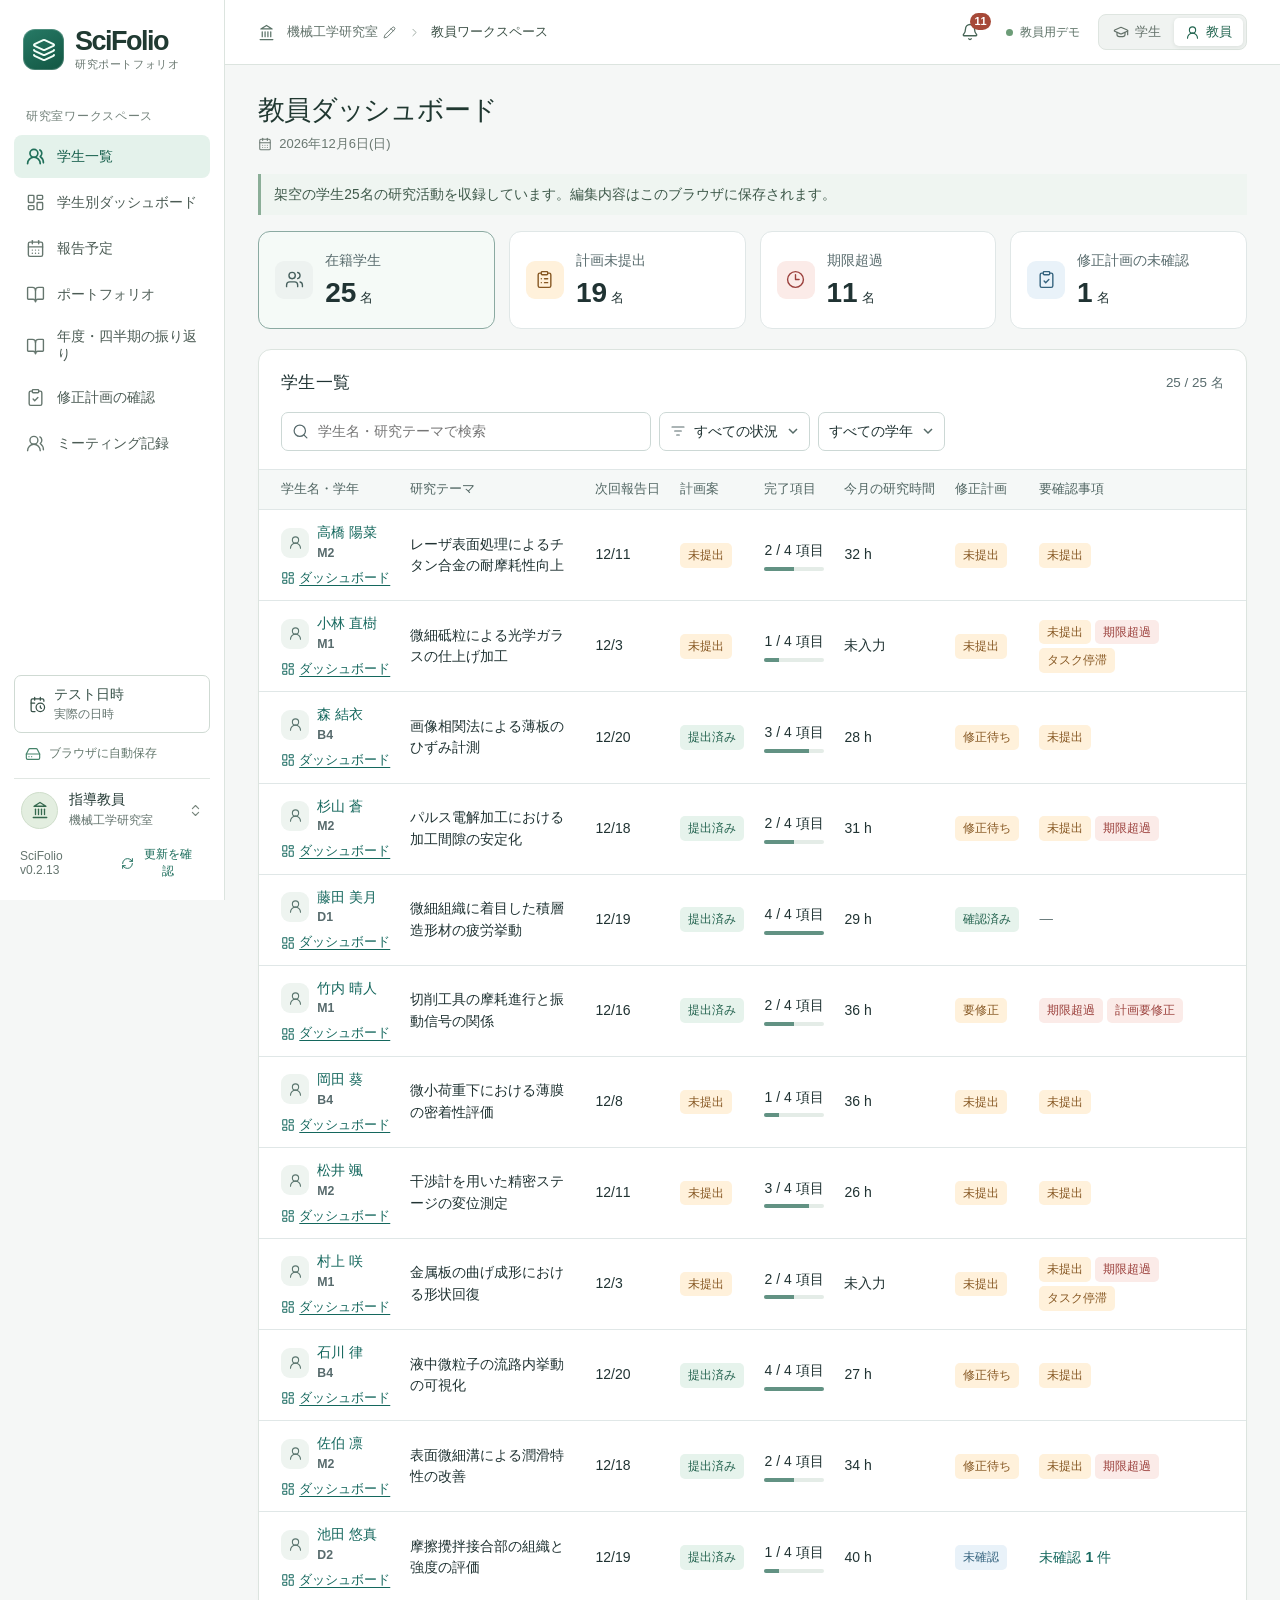
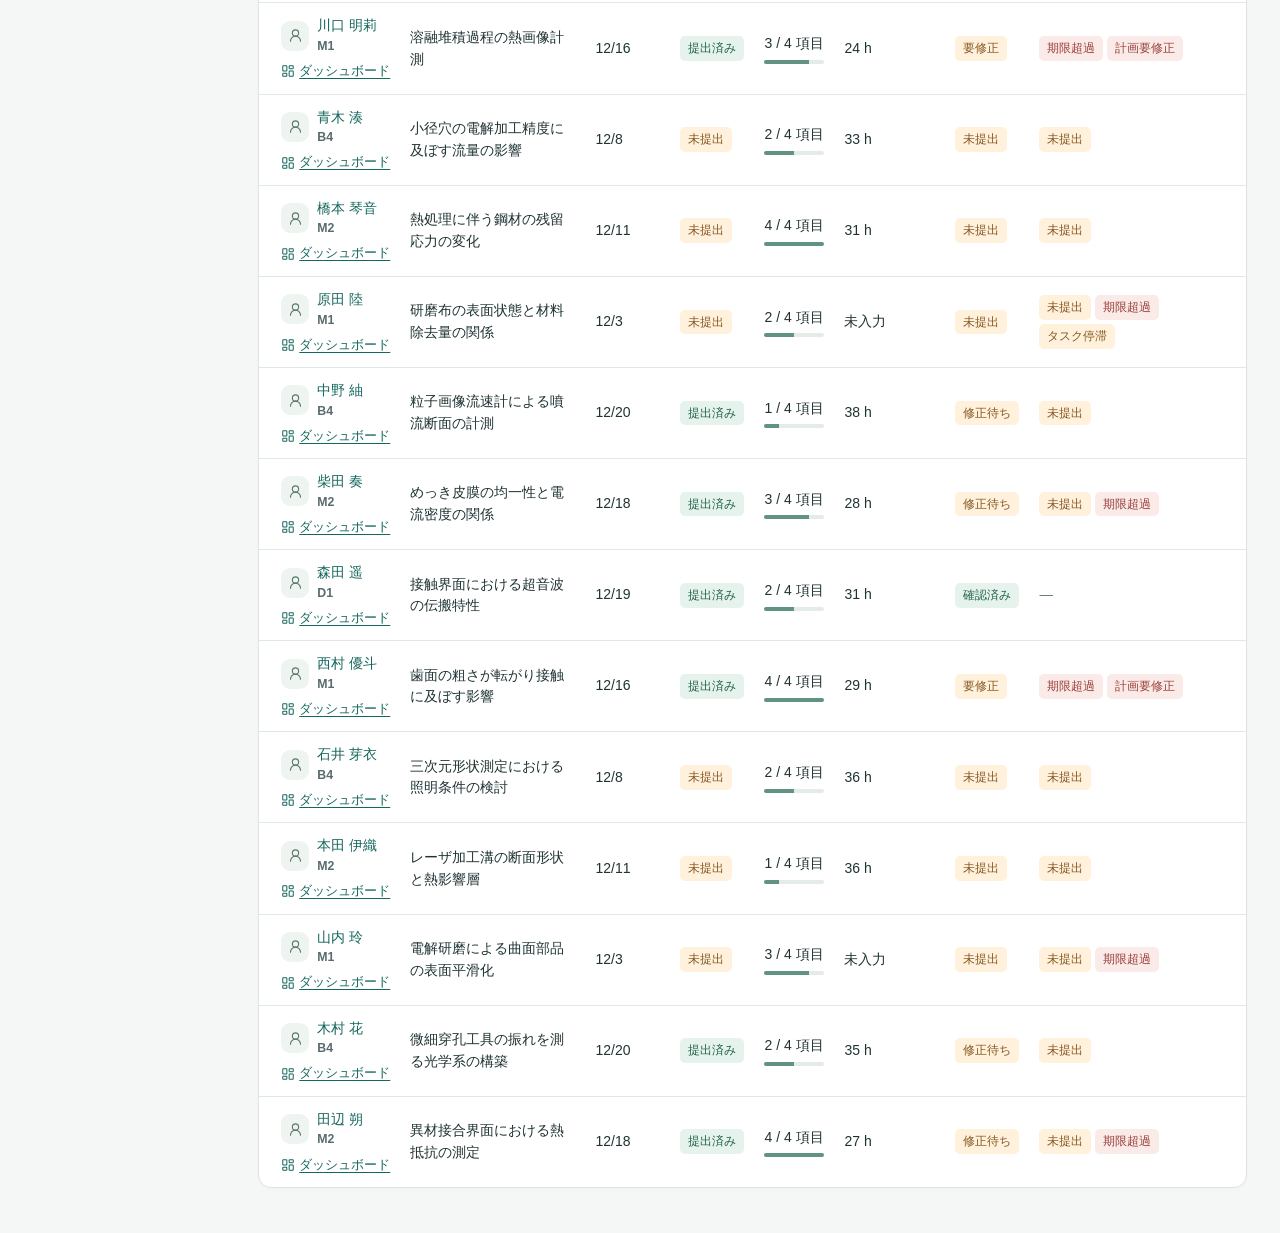
==== commit 35ffafd9: "Publish verified SciFolio student and faculty demos" ====
--- a/faculty/index.html
+++ b/faculty/index.html
@@ -1,7 +1,7 @@
 <!doctype html>
 <html lang="ja">
   <head>
-    <meta name="labfolio-version" content="0.2.12">
+    <meta name="labfolio-version" content="0.2.13">
 
     <meta charset="UTF-8" />
     <meta name="viewport" content="width=device-width, initial-scale=1.0" />
@@ -9,8 +9,8 @@
     <meta name="description" content="機械工学研究室の研究計画、進捗報告、活動履歴を管理する研究ポートフォリオ。" />
     <link rel="icon" href="./favicon.svg" type="image/svg+xml" />
     <title>SciFolio | 研究ポートフォリオ</title>
-    <script type="module" crossorigin src="./assets/index-BcTSYb55.js"></script>
-    <link rel="stylesheet" crossorigin href="./assets/index-BAGWAIVf.css">
+    <script type="module" crossorigin src="./assets/index-BdTOz5CJ.js"></script>
+    <link rel="stylesheet" crossorigin href="./assets/index-DP_NrGWF.css">
   </head>
   <body><div id="root"></div></body>
 </html>
--- a/faculty/assets/index-DP_NrGWF.css
+++ b/faculty/assets/index-DP_NrGWF.css
@@ -0,0 +1 @@
+.release-control{color:var(--muted);font-size:12px}.sidebar-foot .release-control{margin:10px 6px 0}.pilot-login-card .release-control{border-top:1px solid var(--line);margin-top:20px;padding-top:12px}.release-row{display:flex;justify-content:space-between;align-items:center;gap:10px}.release-row>span{font-variant-numeric:tabular-nums}.release-control button{color:var(--green);display:inline-flex;align-items:center;gap:5px;min-height:32px;padding:4px 6px;border-radius:5px;font-size:12px;font-weight:600}.release-control button:hover{background:#edf5f0}.release-status:not(:empty){display:grid;gap:3px;margin:3px 0 5px}.release-status button{justify-self:start;text-decoration:underline}.notice-bell{display:inline-flex;align-items:center;justify-content:center;position:relative;width:36px;height:36px;flex-shrink:0;border-radius:8px;color:#466456}.notice-bell:hover{background:#edf5f0}.notice-bell b{position:absolute;right:-3px;top:-1px;padding:0 4px;min-width:17px;height:17px;border-radius:12px;line-height:17px;color:#fff;background:#a64938;font-size:11px}.notice-dialog{position:fixed;inset:54px 16px auto auto;width:min(375px,calc(100vw - 24px));max-height:min(65dvh,580px);margin:0;padding:0;border:1px solid #cedbd2;border-radius:12px;color:#22372e;box-shadow:0 9px 38px #19372924}.notice-dialog::backdrop{background:#1937291a}.notice-content header{display:flex;justify-content:space-between;align-items:center;padding:9px 10px 9px 16px;border-bottom:1px solid #dce5df}.notice-content h2{font-size:1rem;margin:0}.notice-content ul{list-style:none;margin:0;padding:0}.notice-content li+li{border-top:1px solid #e1e9e4}.notice-content a{position:relative;display:grid;gap:4px;padding:11px 35px 11px 16px;text-decoration:none;color:inherit}.notice-content a:hover{background:#f3f7f4}.notice-content a>span{font-size:.82rem}.notice-content a>svg{position:absolute;right:13px;top:43%}.notice-content small{margin-right:8px;border-radius:4px;padding:1px 5px;font-weight:700}.notice-content time{color:#54665a}.notice-today{background:#f8efd6;color:#775617}.notice-late{background:#f7e4df;color:#8b392b}.notice-content p{padding:16px;margin:0}.grade-edit-trigger{display:inline-flex;align-items:center;gap:5px;color:inherit;background:transparent;cursor:pointer;max-width:min(16em,100%);min-height:28px}.grade-edit-trigger>span{white-space:nowrap;overflow:hidden;text-overflow:ellipsis}.grade-edit-trigger>svg{flex:none}.grade-edit-trigger:hover{background:#ffffff18}.grade-edit-dialog{width:min(385px,calc(100% - 32px));padding:20px;border:1px solid var(--line);border-radius:13px;background:#fff;color:var(--ink);box-shadow:0 20px 60px #183c2f33}.grade-edit-dialog::backdrop{background:#17382b80}.grade-edit-heading,.grade-edit-actions{display:flex;align-items:center;gap:10px}.grade-edit-heading{justify-content:space-between;margin:0 0 14px}.grade-edit-heading h2,.theme-copy .grade-edit-heading h2{font-size:1.1rem;line-height:1.35;margin:0}.grade-edit-dialog form{display:grid;gap:8px}.grade-edit-dialog label{font-weight:650}.grade-edit-dialog select{border:1px solid var(--line);border-radius:7px;padding:9px;font:inherit;color:inherit;background:#fff;width:100%}.grade-edit-dialog p{color:var(--muted);font-size:.82rem;margin:0}.grade-edit-dialog .grade-error{color:#a12c27}.grade-edit-actions{justify-content:flex-end;margin-top:10px}.setup-grade{display:flex;align-items:center;gap:9px;margin-bottom:12px;font-size:.88rem}.setup-grade .grade-edit-trigger{border-color:var(--line);background:#fff}.wk-checklist-edit{min-width:0;margin:0;padding:0;border:0}.wk-checklist-edit legend{margin:0 0 6px;padding:0;font-size:.89rem;font-weight:650}.wk-checklist-row{display:grid;grid-template-columns:minmax(0,1fr) auto;gap:6px;align-items:center;margin:0 0 8px}.wk-checklist-edit>button{min-height:34px}.task-check-items{display:grid;gap:2px;min-width:0}.task-check-line,.wk label.task-check-line{display:inline-flex;flex-direction:row;gap:9px;align-items:center;min-height:34px;max-width:100%;font-size:.92rem;line-height:1.45;font-weight:500;color:#354f44;overflow-wrap:anywhere}.task-check-line input{flex:0 0 17px;width:17px;height:17px;margin:0;accent-color:#19755e}.task-check-line svg{flex:none;color:#39705a}.wk-report-task{display:grid;min-width:0;gap:6px;padding:17px 0;border-top:1px solid var(--wk-line)}.wk-report-task:last-child{padding-bottom:0}.wk-report-task header{display:flex;gap:8px 13px;justify-content:space-between;align-items:baseline;flex-wrap:wrap}.wk-report-task h3{overflow-wrap:anywhere;font-size:.99rem}.wk-task-state{color:#56685e;font-size:.83rem}.wk-task-state.is-done{color:#247251}.wk-report-task .task-check-items{padding-inline-start:11px;border-inline-start:2px solid #dce8df}.wk-report-task label.wk-redirect-check{color:#616e66;font-size:.82rem}.wk-task-reason{margin:4px 0}.wk-report-details .wk-spec,.wk-submitted-reason{margin:0}.period-totals,.monthly-reading{margin:0 19px 10px;display:flex;align-items:baseline;flex-wrap:wrap;gap:.35em .85em;color:#53665a;font-size:.82rem}.period-totals b,.monthly-reading strong{color:#244638;font-variant-numeric:tabular-nums}.monthly-reading span{margin-left:auto}.trend-point{cursor:pointer;touch-action:pan-y}.trend-point:focus-visible{outline:none}.trend-point:is(:hover,:focus-visible) .trend-point-target{fill:#27867112}.trend-point:focus-visible .trend-point-target{stroke:#479e8c;stroke-width:1.5}.trend-point:is(:hover,:focus-visible) .trend-point-marker{stroke-width:3.5}.monthly-static.stat-link{cursor:default}.monthly-static.stat-link:hover{border-color:var(--border, #dce5df)}.dash-task-checks{padding:0 0 10px 38px}.dash-task-group+.dash-task-group{border-top:1px solid var(--line)}.theme-tools{display:flex;align-items:center;flex-wrap:wrap;gap:9px}.theme-edit{display:inline-flex;align-items:center;gap:5px;background:transparent;border:0;color:#f2f8f3;font:inherit;font-size:.82rem;cursor:pointer;padding:3px 5px;border-radius:4px}.theme-edit:hover{background:#ffffff18}.theme-edit:focus-visible{outline:2px solid white;outline-offset:2px}.theme-form{padding:20px 24px}.theme-form label{display:grid;gap:7px;font-weight:600}.theme-form textarea{width:100%;padding:9px 12px;border:1px solid #9fb4a6;border-radius:6px;font:inherit;color:inherit;resize:vertical}.theme-form .wk-actions{margin-top:12px}.theme-copy h2{overflow-wrap:anywhere}.reflection-dashboard-link{padding:0 20px 18px}.schedule-page{display:grid;gap:18px;min-width:0}.schedule-panel{min-width:0;padding:clamp(16px,2.3vw,28px)}.schedule-panel h2{display:flex;align-items:center;gap:9px;color:#243d32;font-size:1.1rem;margin:0}.schedule-panel h2 svg{color:#277654}.schedule-panel h2 small{margin-left:auto;color:#52675e;font-size:.78rem;font-weight:500}.schedule-panel p{margin:8px 0;color:#52665b;font-size:.9rem}.schedule-active{display:grid;grid-template-columns:repeat(2,minmax(0,1fr));gap:12px;margin-top:16px}.schedule-active-date{display:flex;flex-wrap:wrap;align-items:center;justify-content:space-between;gap:6px 12px;padding:13px 15px;border-radius:8px;background:#f0f6f2}.schedule-active-date>div{display:grid;gap:3px}.schedule-active-date>div>span,.schedule-add label{color:#51675b;font-size:.8rem;font-weight:600}.schedule-active-date strong{font-size:1.06rem;font-variant-numeric:tabular-nums}.schedule-add-actions,.schedule-row-controls,.schedule-row-date{display:flex;align-items:center;flex-wrap:wrap;gap:8px}.schedule-page input[type=date]{min-width:0;max-width:100%;padding:7px 9px;background:#fff;border:1px solid #c4d5c9;border-radius:6px;color:#263e32;font:inherit}.schedule-icon-btn{display:inline-grid;place-items:center;width:34px;height:34px;padding:0;border:1px solid #d5e0d8;border-radius:6px;background:#fff;color:#286346;cursor:pointer;font:inherit}.schedule-icon-btn:hover{background:#eef5f0}.schedule-layout{display:grid;grid-template-columns:minmax(0,.8fr) minmax(0,1.2fr);align-items:start;gap:18px}.schedule-add{display:grid;gap:10px;margin-top:18px}.schedule-input-row{display:flex;align-items:end;gap:8px}.schedule-input-row label{display:grid;gap:3px;font-size:.82rem}.schedule-input-row label input[type=date]{font-size:1rem}.schedule-add-actions{margin-top:2px}.schedule-list,.schedule-history{margin:8px 0 0;padding:0;list-style:none}.schedule-row{display:flex;align-items:center;flex-wrap:wrap;justify-content:space-between;gap:9px 10px;padding:10px 0;border-bottom:1px solid #e2e8e3}.schedule-list li:last-child .schedule-row{border:0}.schedule-row-date{gap:5px;font-size:.96rem;font-weight:600;font-variant-numeric:tabular-nums}.schedule-tag{color:#286347;padding:2px 7px;background:#e0ede3;border-radius:8px;font-size:.72rem;font-weight:600}.schedule-row-controls{gap:5px;font-size:.86rem}.schedule-details{padding:12px 0 3px;border-top:1px solid #e2e8e3;margin-top:10px}.schedule-details summary{cursor:pointer;font-size:.88rem;color:#375445;font-weight:600}.schedule-history{display:grid;gap:5px;font-size:.88rem;color:#52665b}.schedule-status:empty{display:none}.schedule-status,.schedule-feedback{margin:0;padding:10px 12px;border-radius:6px}.schedule-status{color:#285f40;background:#eaf5ed}.schedule-feedback{color:#853c29;background:#fff2eb}.schedule-feedback .btn{margin-left:8px}@media(max-width:850px){.schedule-layout{grid-template-columns:1fr}}@media(max-width:540px){.schedule-active{grid-template-columns:1fr}.schedule-page,.schedule-layout{gap:12px}.schedule-active-date{padding:10px 12px}}.reflection{display:grid;gap:16px;color:var(--text,#203c31)}.reflection h2,.reflection h3,.reflection p{margin:0}.reflection-controls,.reflection-section,.reflection-summary>.panel{padding:20px 22px}.reflection-controls{display:flex;align-items:end;gap:16px;flex-wrap:wrap}.reflection-controls>div{margin-right:auto;flex:1 1 180px}.reflection-controls h2{font-size:1.12rem}.reflection-controls p,.reflection-caption,.reflection-section>p{color:#586860;font-size:.84rem;line-height:1.7}.reflection-controls label,.reflection-note label{display:grid;gap:6px;font-size:.82rem;font-weight:650}.reflection input,.reflection textarea,.reflection select{font:inherit;border:1px solid #cfdad4;border-radius:7px;background:#fff;padding:8px 10px;color:inherit}.reflection-summary{display:grid;grid-template-columns:repeat(3,minmax(0,1fr));gap:12px}.reflection-summary>.panel{display:grid;align-content:start;gap:5px}.reflection-summary span,.reflection-section h2{display:flex;gap:7px;align-items:center}.reflection-summary span,.reflection-summary small,.reflection-table small{color:#54675b;font-size:.82rem}.reflection-summary strong{font-size:clamp(1.5rem,3.1vw,2.25rem);font-variant-numeric:tabular-nums}.reflection-section{display:grid;gap:14px;min-width:0}.reflection-section h2{font-size:1.03rem}.reflection-section h3{font-size:.91rem}.reflection-section details,.reflection-section article{border-top:1px solid #e3eae5;padding:12px 0 0;font-size:.88rem;line-height:1.65;overflow-wrap:anywhere}.reflection-section details p,.reflection-section article p{white-space:pre-wrap}.reflection-section summary{cursor:pointer;font-weight:600}.reflection-section time{font-variant-numeric:tabular-nums}.reflection-meetings{display:grid;grid-template-columns:repeat(4,minmax(0,1fr));margin:0;gap:12px}.reflection-meetings dt{color:#57695f;font-size:.81rem}.reflection-meetings dd{margin:4px 0 0;font-size:1.4rem;font-weight:650}.reflection-meetings small{font-size:.72rem;font-weight:500}.reflection-table{overflow:auto}.reflection-table table{width:100%;border-collapse:collapse;font-size:.85rem;white-space:nowrap;text-align:left}.reflection-table th,.reflection-table td{border-bottom:1px solid #e6ebe7;padding:9px 7px}.reflection-table th{font-weight:600}.reflection-table small{display:block}.reflection-table .text-action{margin:0}.reflection-note{display:grid;gap:12px}.reflection-section>.btn{justify-self:start}@media(max-width:650px){.reflection{gap:12px}.reflection-controls,.reflection-section,.reflection-summary>.panel{padding:15px}.reflection-summary{grid-template-columns:1fr;gap:8px}.reflection-summary>.panel{grid-template-columns:1fr auto;align-items:center}.reflection-summary small{grid-column:1/-1}.reflection-meetings{grid-template-columns:repeat(2,minmax(0,1fr))}.reflection-controls label{flex:1 1 auto}}.meeting-title,.meeting-title h2,.meeting-choices,.meeting-choices>label:not(.field){display:flex;align-items:center;gap:9px}.meeting-title{justify-content:space-between;margin-bottom:14px}.meeting-title h2{font-size:1.12rem}.meeting-title>span,.meeting-history span{color:var(--muted);font-size:.85rem}.meeting-form fieldset{border:0;padding:0;margin:0 0 20px}.meeting-form legend{font-weight:650;padding:0;margin-bottom:8px}.meeting-choices{flex-wrap:wrap;gap:10px 18px}.meeting-choices+.meeting-choices,.meeting-form .field{margin-top:12px}.meeting-form input[type=radio],.meeting-form input[type=checkbox]{accent-color:var(--green)}.meeting-date{max-width:230px}.meeting-counter{display:flex;flex-wrap:wrap;align-items:center;gap:8px}.meeting-counter output{min-width:3.4em;font-size:1.35rem;font-weight:650;font-variant-numeric:tabular-nums}.meeting-counter small,.meeting-hint{color:var(--muted);font-size:.82rem;font-weight:500}.meeting-counter .icon-button{min-height:40px;min-width:40px}.meeting-roster{margin-top:16px;display:grid;gap:4px}.meeting-roster button{text-align:left;border-radius:6px;border:1px solid var(--line);padding:10px 12px;display:grid;grid-template-columns:1fr 1fr 1.4fr;gap:8px}.meeting-roster button[aria-pressed=true]{border-color:var(--green);background:#f1f7f4}.meeting-history{margin:0;padding:0;list-style:none}.meeting-history li{display:flex;flex-wrap:wrap;gap:6px 18px;padding:9px 0;border-top:1px solid var(--line)}.meeting-form>p{margin-top:12px}@media(max-width:600px){.meeting-roster button{grid-template-columns:1fr 1fr}.meeting-roster button span:last-child{grid-column:1/-1}}.portfolio-view{--fac-text: #203333;--fac-muted: #586b6d;--fac-line: #e0e7e7;--fac-soft: #f5f8f7;--fac-accent: #14675d;color:var(--fac-text);min-width:0}.fac-stack{display:grid;gap:20px}.portfolio-view *,.portfolio-view *:before,.portfolio-view *:after{box-sizing:border-box}.portfolio-view button{font:inherit}.portfolio-view button,.portfolio-view summary{cursor:pointer}.portfolio-view :focus-visible{outline:3px solid #448c9c;outline-offset:2px}.portfolio-view h2,.portfolio-view h3,.portfolio-view p,.portfolio-view dl,.portfolio-view dd{margin:0}.portfolio-view h2{font-size:1.08rem;letter-spacing:.008em;line-height:1.6;font-weight:700}.portfolio-view h3{font-size:1rem;margin:1.3rem 0 .65rem}.fac-stack>.panel{min-width:0}.fac-card{padding:20px 22px}.fac-card-head,.fac-inline,.fac-profile-actions,.fac-profile{display:flex;align-items:center;gap:10px}.fac-card-head,.fac-inline,.fac-profile-actions{flex-wrap:wrap}.fac-card-head{justify-content:space-between;gap:8px}.fac-card-head h2,.fac-note{display:inline-flex;align-items:center;gap:8px}.fac-card-head h2 svg{color:var(--fac-accent)}.fac-inline{gap:8px 12px}.fac-muted,.fac-meta{color:var(--fac-muted)}.fac-muted,.fac-meta{font-size:.84rem}.fac-tag{display:inline-flex;align-items:center;justify-content:center;white-space:nowrap;padding:3px 8px;border-radius:5px;font-size:.78rem;font-weight:650;line-height:1.5}.fac-neutral{color:#47605e;background:#edf2f0}.fac-orange{color:#865722;background:#fff1db}.fac-red{color:#9b403c;background:#fbebe8}.fac-blue{color:#35637e;background:#e9f2f9}.fac-green{color:#24634f;background:#e6f3ec}.fac-violet{color:#665484;background:#f0ecf5}.fac-entry-icon{display:inline-grid;place-items:center;flex:0 0 auto;border-radius:9px}.fac-entry-icon{width:33px;height:33px;background:#edf4f0;color:var(--fac-accent)}.fac-table-card{overflow:hidden;padding:0}.fac-table-card .fac-card-head{padding:19px 22px 15px}.fac-text-btn{background:transparent;color:var(--fac-accent);border:0;padding:0}.portfolio-view .fac-text-btn{font-size:.875rem;font-weight:650;text-align:left}.fac-text-btn:hover{text-decoration:underline;text-underline-offset:3px}.fac-scroll{overflow-x:auto}.fac-table{width:100%;border-collapse:collapse;font-size:.875rem;line-height:1.55;text-align:left}.fac-table th{padding:10px;color:#516663;background:var(--fac-soft);border-block:1px solid var(--fac-line);font-weight:620;font-size:.79rem;white-space:nowrap}.fac-table td{border-bottom:1px solid var(--fac-line);padding:12px 10px;vertical-align:middle}.fac-table tr:last-child td{border-bottom:0}.fac-table th:first-child,.fac-table td:first-child{padding-left:22px}.fac-table th:last-child,.fac-table td:last-child{padding-right:22px}.fac-table time{white-space:nowrap}.fac-history tbody tr:hover{background:#f8fbf9}.fac-empty{display:grid;justify-items:center;gap:7px;padding:34px 16px;color:var(--fac-muted);text-align:center}.fac-empty svg{color:#73948a}.fac-empty strong{color:var(--fac-text)}.fac-profile{padding:19px 22px}.fac-profile-copy{flex:1 1 auto;min-width:0}.fac-profile-copy p{font-size:.93rem;color:var(--fac-muted);overflow-wrap:anywhere;margin-top:3px}.fac-monogram{flex-shrink:0;display:grid;place-items:center;width:48px;height:48px;border-radius:12px;background:#e6f0eb;color:#376b5d;font-size:1.35rem;font-weight:600}.fac-profile .btn,.fac-empty .btn{display:inline-flex;align-items:center;justify-content:center;gap:6px}.fac-history{min-width:550px}.fac-history tr.fac-selected{background:#f0f7f3}.fac-history tr.fac-selected td:first-child{box-shadow:inset 3px 0 var(--fac-accent)}.fac-section-title{margin:4px 0 -8px}.fac-summary{margin:17px 0 14px;background:var(--fac-soft);border-radius:8px;padding:12px 15px}.fac-summary span,.fac-specs dt{color:var(--fac-muted);font-size:.815rem;font-weight:560}.fac-summary p{margin-top:4px}.fac-summary p,.fac-report-task strong,.fac-specs dd,.fac-review-log p,.fac-compare p,.fac-snapshot-task strong{white-space:pre-wrap;overflow-wrap:anywhere}.fac-plan-contents{padding:14px 0 0}.fac-specs{display:grid;gap:6px}.fac-specs div{display:grid;grid-template-columns:112px minmax(0,1fr);column-gap:10px;align-items:baseline}.fac-specs dd{font-size:.9rem}.fac-report-task,.fac-version,.fac-full-plan{border-top:1px solid var(--fac-line)}.fac-report-task:first-of-type,.fac-version:first-of-type{margin-top:13px}.fac-report-task summary,.fac-version summary,.fac-full-plan>summary,.fac-draft>summary{display:flex;align-items:center;gap:10px;list-style:none;font-size:.94rem;padding:12px 0}.fac-report-task summary::-webkit-details-marker,.fac-version summary::-webkit-details-marker,.fac-full-plan>summary::-webkit-details-marker,.fac-draft>summary::-webkit-details-marker{display:none}.fac-report-task summary:after,.fac-version>summary:after,.fac-full-plan>summary:after,.fac-draft>summary:after{content:"";flex:0 0 7px;width:7px;height:7px;margin-left:auto;margin-right:6px;border-right:1.6px solid #657d75;border-bottom:1.6px solid #657d75;transform:rotate(45deg)}.fac-report-task[open]>summary:after,.fac-version[open]>summary:after,.fac-full-plan[open]>summary:after,.fac-draft[open]>summary:after{transform:rotate(225deg)}.fac-report-task .fac-specs{padding:0 0 16px}.fac-version summary small{display:block;font-size:.79rem;color:var(--fac-muted);margin-top:2px}.fac-version-body{padding:0 0 18px}.fac-snapshot-tasks{display:grid;gap:8px;margin-top:15px}.fac-snapshot-task{border-radius:7px;background:var(--fac-soft);padding:11px 14px}.fac-snapshot-task .fac-specs{margin-top:8px}.fac-draft{padding:3px 22px}.fac-draft[open]{padding-bottom:18px}.fac-diff{display:grid;gap:13px}.fac-change>strong{font-size:.9rem}.fac-compare{display:grid;grid-template-columns:repeat(2,minmax(0,1fr));gap:9px;margin-top:4px}.fac-compare>div{background:#f3f4f4;padding:9px 12px;border-radius:6px}.fac-compare>div:last-child{background:#eaf5ed}.fac-compare span{color:#52625b;font-size:.77rem;font-weight:650}.fac-compare p{font-size:.9rem;margin-top:4px}.fac-note{color:var(--fac-muted);padding:8px 0;font-size:.91rem}.fac-full-plan{margin-top:15px}.fac-full-plan>summary,.fac-draft>summary{font-weight:650}.fac-full-plan .fac-plan-contents,.fac-draft .fac-plan-contents{padding-top:5px}.fac-review-log{list-style:none;padding:0}.fac-review-log li{padding:9px 0;border-bottom:1px solid var(--fac-line)}.fac-review-log li:last-child{border-bottom:0}.fac-review-log li>div{display:flex;align-items:center;flex-wrap:wrap;gap:8px}.fac-review-log time{font-size:.85rem;color:var(--fac-muted)}.fac-review-log p{margin-top:7px}@media(max-width:1100px){.fac-profile{flex-wrap:wrap}}@media(max-width:760px){.fac-card,.fac-profile{padding:16px}.fac-table-card{padding:0}.fac-table-card .fac-card-head{padding:16px}.fac-history{min-width:500px}.fac-profile-actions{width:100%}.fac-specs div{grid-template-columns:92px minmax(0,1fr)}}@media(max-width:450px){.fac-profile{gap:8px}.fac-profile-copy{flex-basis:calc(100% - 64px)}.fac-compare{grid-template-columns:1fr;gap:4px}.fac-report-task summary{flex-wrap:wrap}}.faculty input,.faculty select,.faculty textarea{font:inherit}.fac-tags,.fac-actions{display:flex;align-items:center;gap:10px}.fac-tags,.fac-actions{flex-wrap:wrap}.fac-review-form label,.fac-review-meta span{display:inline-flex;align-items:center;gap:8px}.fac-overline{color:var(--fac-muted)}.fac-overline{display:block;font-weight:560;font-size:.86rem;line-height:1.45}.fac-tags{gap:4px}.fac-overview{display:grid;grid-template-columns:repeat(4,minmax(0,1fr));gap:14px}.faculty .fac-tile{display:flex;align-items:center;text-align:left;gap:12px;padding:16px;min-height:98px;color:var(--fac-text);border:1px solid var(--fac-line);background:#fff;border-radius:12px;transition:border-color .15s,background-color .15s}.fac-tile:hover{background:#f9fbfa}.faculty .fac-tile.is-picked{border-color:#8baaa2;background:#f5faf7}.fac-tile strong{display:block;font-size:1.75rem;font-variant-numeric:tabular-nums;line-height:1.15;margin-top:6px}.fac-tile small{font-size:.8rem;font-weight:550;margin-left:4px}.fac-symbol,.fac-person-icon{display:inline-grid;place-items:center;flex:0 0 auto;border-radius:9px}.fac-symbol{width:38px;height:38px}.fac-tools{display:flex;align-items:center;flex-wrap:wrap;gap:8px;padding:0 22px 18px}.fac-search,.fac-select-group{display:inline-flex;align-items:center;min-width:0;position:relative}.fac-search{flex:1 1 210px;max-width:370px}.fac-search svg,.fac-select-group svg{position:absolute;left:11px;color:var(--fac-muted);pointer-events:none}.faculty select,.faculty input,.faculty textarea{border:1px solid #ccd8d5;border-radius:7px;padding:8px 10px;background-color:#fff;color:var(--fac-text);min-height:39px}.faculty select{appearance:none;padding-right:31px;background-image:url("data:image/svg+xml,%3Csvg xmlns='http://www.w3.org/2000/svg' width='14' height='14' fill='none' stroke='%23556a67' stroke-width='1.5'%3E%3Cpath d='m3 5 4 4 4-4'/%3E%3C/svg%3E");background-repeat:no-repeat;background-position:right 9px center}.faculty .fac-search input{width:100%;padding-left:36px}.faculty .fac-select-group select{padding-left:34px}.fac-tools select,.fac-tools input{font-size:.87rem}.fac-student-link,.fac-tag-button{background:transparent;color:var(--fac-accent);border:0;padding:0}.fac-student-link:hover,.fac-tag-button:hover{text-decoration:underline;text-underline-offset:3px}.fac-table .fac-number{white-space:nowrap}.fac-roster{min-width:845px}.fac-table .fac-theme-cell{min-width:118px;max-width:195px;overflow-wrap:anywhere}.fac-roster tbody tr:hover{background:#f8fbf9}.fac-student-link{display:inline-flex;align-items:center;gap:8px;text-align:left;font-weight:640;white-space:nowrap}.fac-student-link small{display:block;color:var(--fac-muted);font-weight:550;font-size:.77rem}.fac-person-icon{width:28px;height:30px;color:#5b766f;background:#eef4f0}.fac-mini-progress{min-width:60px;white-space:nowrap;display:grid;gap:5px;font-variant-numeric:tabular-nums}.fac-meter{height:4px;width:60px;background:#e4ece7;border-radius:4px;overflow:hidden}.fac-meter i{display:block;background:#629283;height:100%}.fac-roster-person{display:grid;justify-items:start;gap:5px}.fac-dashboard-link{display:inline-flex;gap:4px;align-items:center;color:var(--fac-accent);font-size:.82rem;white-space:nowrap;text-underline-offset:3px}.fac-student-toolbar{display:flex;align-items:center;justify-content:space-between;flex-wrap:wrap;gap:12px;padding:14px 18px}.fac-student-toolbar label{display:flex;flex-wrap:wrap;align-items:center;gap:8px;max-width:100%;color:var(--fac-muted);font-size:.9rem}.fac-student-toolbar select{max-width:100%}.fac-actions .btn{display:inline-flex;align-items:center;justify-content:center;gap:6px}.fac-review-meta{display:flex;flex-wrap:wrap;gap:7px 18px;margin-top:12px;color:var(--fac-muted);font-size:.85rem}.fac-review-tools{margin:16px 0;display:flex;flex-wrap:wrap;gap:8px 16px}.fac-review-tools label{display:grid;gap:4px;color:var(--fac-muted);font-size:.85rem;min-width:0}.fac-review-tools select{max-width:100%}.fac-period-picker{display:flex;gap:10px;align-items:center;flex-wrap:wrap;color:var(--fac-muted);font-size:.9rem}.fac-period-picker select{max-width:100%}.faculty button:disabled{cursor:default;opacity:.6}.fac-review-form{display:grid;margin-top:13px;gap:7px}.fac-review-form label{font-size:.9rem;font-weight:600}.fac-review-form label small{font-weight:500;color:var(--fac-muted)}.faculty textarea{resize:vertical;min-width:0;line-height:1.6}.fac-actions{margin-top:6px;justify-content:flex-end}.fac-sr{position:absolute;inline-size:1px;block-size:1px;clip-path:inset(50%);overflow:hidden;white-space:nowrap}@media(max-width:1100px){.fac-overview{gap:8px}.faculty .fac-tile{padding:12px;gap:8px}.fac-symbol{width:30px;height:32px}}@media(max-width:760px){.fac-roster-person{display:flex;align-items:center;justify-content:space-between;flex-wrap:wrap;gap:8px}.fac-dashboard-link{padding:4px}.fac-student-toolbar .fac-profile-actions{gap:6px}.fac-overview{grid-template-columns:repeat(2,minmax(0,1fr))}.faculty .fac-tile{min-height:77px}.fac-tools{padding:0 16px 14px}.fac-roster{min-width:0}.fac-roster,.fac-roster tbody{display:block}.fac-roster thead{position:absolute;inline-size:1px;block-size:1px;clip-path:inset(50%);overflow:hidden}.fac-roster tr{display:grid;grid-template-columns:repeat(2,minmax(0,1fr));gap:8px 12px;padding:14px 16px;border-top:1px solid var(--fac-line)}.fac-roster td,.fac-roster td:first-child,.fac-roster td:last-child{display:block;border:0;padding:0;min-width:0}.fac-roster td:before{display:block;content:attr(data-label);color:var(--fac-muted);font-size:.76rem;margin-bottom:2px}.fac-roster td:first-child,.fac-roster td:nth-child(2){grid-column:1/-1}.fac-roster td:first-child:before,.fac-roster td:nth-child(2):before{display:none}.fac-table .fac-theme-cell{max-width:none}.fac-roster .fac-student-link small{display:inline;margin-left:8px}.fac-search{max-width:none}}@media(max-width:450px){.fac-search{flex-basis:100%}.fac-overline{font-size:.78rem}.fac-tile strong{font-size:1.45rem}}.wk{--wk-ink: #223b36;--wk-green: #19755e;--wk-line: #dce6e2;--wk-muted: #61736d;display:grid;gap:20px;width:100%;min-width:0;color:var(--wk-ink)}.wk-card{padding:clamp(18px,2.25vw,30px);min-width:0}.wk-heading{display:flex;align-items:flex-start;justify-content:space-between;gap:15px;margin-bottom:20px}.wk h2,.wk h3{margin:0;color:var(--wk-ink)}.wk h2{display:flex;align-items:center;gap:9px;font-size:1.1rem;line-height:1.5}.wk h2 svg{color:var(--wk-green);flex-shrink:0}.wk h3{font-size:1rem}.wk p{color:var(--wk-muted);line-height:1.7}.wk-heading p{margin:5px 0 0;font-size:.91rem}.wk-count,.wk-success{display:inline-flex;align-items:center;gap:5px;padding:5px 10px;border-radius:6px;background:#eef5f1;color:#285848;font-size:.82rem;font-weight:650;white-space:nowrap}.wk label{display:flex;flex-direction:column;align-items:stretch;gap:7px;min-width:0;font-size:.89rem;font-weight:650;color:#3e524b}.wk input:not([type=checkbox]),.wk select,.wk textarea{max-width:100%;width:100%;min-width:0;font:inherit;font-weight:400;font-size:.95rem;color:#213c34;background-color:#fff;border:1px solid #cad9d1;border-radius:7px;line-height:1.55;padding:9px 11px}.wk textarea{resize:vertical}.wk select{appearance:none;padding-right:33px;background-image:url("data:image/svg+xml,%3Csvg xmlns='http://www.w3.org/2000/svg' width='14' height='14' viewBox='0 0 24 24' fill='none' stroke='%23516c60' stroke-width='2'%3E%3Cpath d='m6 9 6 6 6-6'/%3E%3C/svg%3E");background-repeat:no-repeat;background-position:right 10px center}.wk :is(input,select,textarea,button):focus-visible{outline:3px solid #3c968375;outline-offset:2px}.wk input:read-only,.wk textarea:read-only,.wk select:disabled{background-color:#f5f7f6}.wk button{cursor:pointer}.wk button:disabled{opacity:.45;cursor:default}.wk input::placeholder,.wk textarea::placeholder{color:#7a8882}.wk-fields{display:grid;gap:15px}.wk-date-source{margin:6px 0 0;color:#52665b;font-size:.8rem}.wk-pair,.wk-triple{display:grid;gap:15px;align-items:start;grid-template-columns:repeat(2,minmax(0,1fr))}.wk-triple{grid-template-columns:repeat(3,minmax(0,1fr))}.wk .wk-block{margin-top:19px}.wk-actions,.wk-inline{display:flex;align-items:center;gap:10px;flex-wrap:wrap}.wk-actions{margin-top:20px}.wk-end{justify-content:flex-end}.wk-segment{display:flex;flex-wrap:wrap;align-items:stretch;width:fit-content;max-width:100%;gap:4px;background:#eaf0ed;padding:4px;border-radius:9px}.wk-segment button{color:#52685f;border:0;border-radius:6px;background:transparent;padding:9px 15px;font:inherit;font-weight:600;font-size:.91rem}.wk-segment button[aria-pressed=true]{color:#0c6251;background:#fff;box-shadow:0 1px 5px #294c3d1a}.wk-task{border-bottom:1px solid var(--wk-line)}.wk-task-bar{display:flex;gap:10px;align-items:center;min-height:63px}.wk-disclose{display:flex;align-items:center;flex:1;gap:11px;min-width:0;padding:11px 0;color:var(--wk-ink);font:inherit;font-weight:650;text-align:start;border:0;background:none}.wk-disclose svg{flex-shrink:0}.wk-disclose>span:not(.wk-index){overflow-wrap:anywhere}.wk-disclose>svg:last-child{color:#7f938a}.wk-disclose small{display:block;color:var(--wk-muted);font-size:.8rem;font-weight:450;margin-top:4px}.wk-index{background:#edf4ef;color:#37725c;padding:4px;display:grid;place-items:center;min-width:29px;height:29px;border-radius:7px;font-variant-numeric:tabular-nums;font-size:.85rem}.wk-tools{display:flex;align-items:center;gap:3px}.wk-icon{width:32px;height:32px;display:inline-grid;place-items:center;border:1px solid transparent;border-radius:6px;background:transparent;color:#5f7569}.wk-icon:hover:not(:disabled),.wk-disclose:hover{color:var(--wk-green)}.wk-icon:hover:not(:disabled){background:#edf4ef;border-color:var(--wk-line)}.wk-task-detail{padding:14px 16px 18px;margin:2px 0 12px;background:#f7faf8;border-radius:8px}.wk-complete{color:#21805e}.wk-dim{color:#a4b5ac}.wk select.wk-status{flex:0 0 146px;width:146px;font-size:.86rem}.wk select.is-done{color:#17644d;background-color:#edf7ef}.wk-spec{display:grid;gap:8px;margin:0 0 17px;font-size:.9rem}.wk-spec>div{display:flex;gap:12px}.wk-spec dt{min-width:76px;color:var(--wk-muted);font-weight:600}.wk-spec dd{margin:0;white-space:pre-wrap;overflow-wrap:anywhere}.wk-empty{padding:22px 12px;text-align:center;border:1px dashed var(--wk-line);border-radius:7px;color:var(--wk-muted)}.wk-copy{display:flex;gap:12px;align-items:flex-end;margin-top:15px}.wk-copy label{flex:1}.wk-notice,.wk-error{display:flex;align-items:center;gap:9px;padding:11px 14px;border-radius:7px;background:#edf5f0;line-height:1.6;color:#385c4c;font-size:.91rem;overflow-wrap:anywhere}.wk-notice{margin-bottom:16px}.wk-notice>svg{flex:none}.wk .wk-error{color:#973e2b;background:#fcf0e9}.wk-link{padding:3px;display:inline-flex;align-items:center;gap:4px;color:var(--wk-green);background:none;border:0;font:inherit;font-size:.88rem;font-weight:650}.wk label.wk-check{display:flex;flex-direction:row;align-items:center;gap:8px;line-height:1.65}.wk-check input{accent-color:var(--wk-green);width:17px;height:17px}.wk-preview{border:1px solid var(--wk-line);padding:clamp(6px,1.5vw,19px);border-radius:8px;background:#e9efec}.wk-preview canvas{display:block;width:100%;height:auto;aspect-ratio:16/9;background:#fff;box-shadow:0 2px 8px #23392f1a}.wk-chart-setting{display:flex;flex-wrap:wrap;align-items:center;gap:5px 16px;margin:-3px 0 16px}.wk-chart-setting>span{font-size:.86rem;color:var(--wk-muted)}.wk-pages{display:flex;flex-wrap:wrap;align-items:center;justify-content:space-between;gap:8px;margin-top:10px}.wk-pages p{margin:0;font-size:.91rem}@media(max-width:700px){.wk{gap:14px}.wk-fields,.wk-pair,.wk-triple{gap:12px}.wk-pair,.wk-triple{grid-template-columns:1fr}.wk-heading{flex-wrap:wrap;gap:8px}.wk-copy{flex-direction:column;align-items:stretch}.wk-segment button{padding:8px 10px}.wk-notice{flex-wrap:wrap}.wk-task-bar{flex-wrap:wrap;gap:4px;padding:7px 0}.wk-disclose{padding:5px 0}.wk-disclose>span{font-size:.9rem}.wk select.wk-status{flex-basis:125px;width:125px;font-size:.8rem}.wk-icon{width:31px;height:34px}.wk-spec>div{display:block}.wk-spec dt{margin-bottom:2px}.wk-task-detail{padding:12px}}@media(max-width:430px){.wk-task-bar .wk-tools{margin-left:auto}.wk-task-bar:has(.wk-tools) .wk-disclose{flex-basis:100%}}.wk-task-options>summary{color:var(--green);cursor:pointer;font-size:.87rem;font-weight:650;padding-block:5px}.wk-task-options[open]>summary{margin-bottom:12px}.wk-task-tabs button{min-width:108px;min-height:44px}.wk-date-action{margin-top:10px}@media(max-width:430px){.wk-task-tabs{width:100%}.wk-task-tabs button{flex:1 1 0;min-width:0}}.hours-panel{padding:clamp(16px,2.3vw,30px);min-width:0;color:#243d32}.hours-heading{display:flex;justify-content:space-between;align-items:end;flex-wrap:wrap;gap:14px;margin-bottom:16px}.hours-heading h2{display:flex;align-items:center;gap:9px;margin:0;font-size:1.13rem}.hours-heading h2 svg{color:#247258}.hours-heading p{margin:6px 0 0;color:#53695c;font-size:.91rem}.hours-heading label{display:grid;gap:4px;font-size:.8rem;font-weight:600}.hours-panel input{border:1px solid #c4d5c9;padding:7px 9px;border-radius:6px;background:#fff;color:inherit;font:inherit;line-height:1.45}.hours-total{display:flex;align-items:baseline;flex-wrap:wrap;gap:5px 12px;padding:12px 14px;margin-bottom:6px;background:#eff6f1;border-radius:8px;font-size:.88rem}.hours-total output{font-size:1.15rem;font-weight:700;color:#1d664c}.hours-total span:last-child{margin-inline-start:auto;color:#5a6e60}.hours-week{display:flex;flex-wrap:wrap;align-items:center;justify-content:space-between;gap:9px 18px;padding:14px 0;border-bottom:1px solid #dfE8e1}.hours-week:last-child{border:0}.hours-range h3{margin:0;font-size:1rem}.hours-range>span{display:inline-flex;align-items:center;flex-wrap:wrap;gap:4px;margin-top:3px;color:#657168;font-size:.81rem}.hours-range>.hours-submitted{color:#266647}.hours-week form,.hours-week form label{display:flex;align-items:center;gap:8px}.hours-week form label{color:#56655a;font-size:.89rem}.hours-week input{width:7.2em;font-variant-numeric:tabular-nums}.hours-week input:disabled{background:#f4f6f4}.hours-feedback{flex-basis:100%;margin:0;color:#923e2d;font-size:.9rem}.hours-feedback button{margin-left:5px}@media(max-width:480px){.hours-week{display:grid;grid-template-columns:minmax(0,1fr) auto;gap:7px 9px}.hours-range h3{font-size:.93rem}.hours-week input{width:4.6em}.hours-week form,.hours-week form label{gap:5px}.hours-week .btn{padding-inline:10px}.hours-feedback{grid-column:1/-1}}@media(max-width:345px){.hours-week{grid-template-columns:1fr}}.role-switch,.role-switch button{display:flex;align-items:center}.demo-label.faculty-demo-label{display:inline-flex;white-space:nowrap}.faculty-demo-notice{margin:0 0 16px;padding:10px 13px;border-left:3px solid #8bae98;background:#eff5f1;color:#3e594a;font-size:.86rem;line-height:1.55}.role-switch{background:#f0f3f1;border:1px solid #dee5e0;border-radius:8px;padding:3px;gap:2px}.role-switch button{justify-content:center;gap:6px;border-radius:5px;padding:5px 11px;min-height:28px;font-size:13px;font-weight:600;color:#627068}.role-switch button[aria-pressed=true]{color:#21644f;background:#fff;box-shadow:0 1px 4px #183d291b}.identity-dialog{width:min(420px,calc(100% - 32px));border:1px solid var(--line);border-radius:14px;padding:22px;color:var(--ink);box-shadow:0 22px 80px #143e2f33}.identity-dialog::backdrop{background:#152e2580}.identity-dialog>div{display:flex;align-items:center;gap:8px}.identity-dialog h2{font-size:19px}.identity-dialog .icon-button{margin-left:auto;display:grid;place-items:center}.identity-dialog p{color:var(--muted);line-height:1.7;font-size:14px;margin:13px 0 16px}.identity-dialog form{display:grid;gap:15px}.identity-dialog form button{justify-self:end}@media(max-width:670px){.role-switch button{padding:4px 7px}}.lab-rename{display:inline-flex;align-items:center;gap:5px;min-width:0;max-width:100%;background:transparent;color:inherit;border:0;padding:5px 2px;border-radius:4px;font:inherit}.lab-rename:hover{color:var(--green);text-decoration:underline}.lab-rename span{overflow:hidden;text-overflow:ellipsis}.lab-rename svg{flex:none}.lab-settings-dialog{width:min(420px,calc(100% - 32px));border:1px solid var(--line);border-radius:14px;padding:22px;color:var(--ink);white-space:normal;box-shadow:0 22px 80px #143e2f33}.lab-settings-dialog::backdrop{background:#152e2580}.lab-settings-heading,.lab-settings-actions{display:flex;align-items:center;gap:10px}.lab-settings-heading{justify-content:space-between;margin-bottom:18px}.lab-settings-heading h2{margin:0;font-size:1.1rem}.lab-settings-dialog form{display:grid;gap:8px}.lab-settings-dialog input{width:100%;border:1px solid var(--line);border-radius:7px;padding:9px;font:inherit}.lab-settings-dialog p{margin:0;font-size:.8rem;color:var(--muted)}.lab-settings-dialog .lab-settings-error{color:#a32e28}.lab-settings-actions{justify-content:flex-end;margin-top:12px}.demo-clock-trigger.btn{width:100%;justify-content:flex-start;margin-bottom:12px;text-align:left}.demo-clock-trigger span{display:grid;gap:1px}.demo-clock-trigger small{color:var(--muted);font-size:.74rem;font-weight:500;font-variant-numeric:tabular-nums}.demo-clock-dialog{width:min(465px,calc(100% - 32px));padding:22px;border:1px solid var(--line);border-radius:13px;background:#fff;color:var(--ink);box-shadow:0 20px 60px #183c2f33}.demo-clock-dialog::backdrop{background:#17382b80}.demo-clock-dialog h2{margin:0;font-size:1.1rem}.demo-clock-dialog p{margin:10px 0 15px;color:var(--muted);font-size:.9rem;line-height:1.65}.demo-clock-dialog .demo-clock-error{color:#a12624}.demo-clock-dialog input{min-width:0;width:100%}.demo-clock-actions{display:flex;flex-wrap:wrap;justify-content:flex-end;gap:8px;margin-top:18px}:root{font-family:Inter,Yu Gothic UI,Hiragino Kaku Gothic ProN,Meiryo,sans-serif;color:#223833;background:#f5f7f6;font-synthesis:none;text-rendering:optimizeLegibility;--green: #196b59;--ink: #1c3530;--muted: #65756f;--line: #dce4df;--nav-width: 225px;--accent: #196b59;--primary: #196b59}*{box-sizing:border-box}body{margin:0;min-width:300px}button,input,textarea,select{font:inherit}button{cursor:pointer;color:inherit}button:disabled{cursor:default;opacity:.55}button,a,input,select,textarea{-webkit-tap-highlight-color:transparent}:focus-visible{outline:3px solid #479e8c;outline-offset:3px}button{border:0;background:none}select{color:inherit;background-color:#fff}svg{flex-shrink:0;stroke-width:1.75}h1,h2,h3,p{margin:0}a{color:#166854}.skip{position:fixed;left:15px;top:-100px;z-index:80;background:#fff;border-radius:6px;padding:12px}.skip:focus{top:12px}.sidebar{position:fixed;inset:0 auto 0 0;width:var(--nav-width);z-index:30;background:#fff;border-right:1px solid var(--line);display:flex;flex-direction:column}.brand{display:flex;gap:11px;align-items:center;padding:27px 23px 29px}.brand-mark{display:grid;place-items:center;width:41px;height:41px;background:linear-gradient(150deg,#277a66,#125642);color:#f2fff8;border-radius:12px;box-shadow:inset 0 0 0 1px #fff3}.brand-mark svg{stroke-width:2}.brand>div{display:flex;flex-direction:column;gap:1px}.brand strong{font-family:Inter,Segoe UI,sans-serif;font-size:27px;font-weight:700;letter-spacing:-1.5px;line-height:1.08;color:#203a32}.brand div>span{font-size:11px;font-weight:600;letter-spacing:.055em;color:#697770}.sidebar nav{padding:7px 14px;overflow-y:auto}.nav-group+.nav-group{margin-top:29px;border-top:1px solid #e7ece9;padding-top:25px}.nav-label{color:#72817a;font-size:12px;font-weight:650;letter-spacing:.06em;margin:0 12px 10px}.nav-item{width:100%;display:flex;gap:12px;align-items:center;min-height:43px;border-radius:8px;color:#4b5b54;text-align:left;padding:9px 12px;font-size:14px;font-weight:550;margin:3px 0}.nav-item svg{color:#65766e}.nav-item:hover,button.profile-button:hover{background:#f3f7f4}.nav-item.active{background:#e4f2eb;color:#155e4b;font-weight:700}.nav-item.active svg{color:#20705a;stroke-width:2.1}.sidebar-foot{margin-top:auto;padding:18px 14px 16px}.save-state{display:flex;align-items:center;gap:8px;font-size:12px;color:#64786d;padding:0 11px 16px;border-bottom:1px solid #e1e7e3}.save-state svg{color:#45836a}.profile-button{display:flex;align-items:center;width:100%;gap:11px;padding:12px 7px 3px;text-align:left;border-radius:6px}.avatar{display:grid;place-items:center;width:37px;height:37px;border-radius:50%;color:#34694e;background:#e3eee0;border:1px solid #cfdecb;font-weight:700;font-size:16px}.profile-button>span:nth-child(2){display:grid;gap:3px;flex:1}.profile-button strong{font-size:14px}.profile-button small{font-size:12px;color:var(--muted)}.profile-button>svg{color:#77857c}.app-frame{margin-left:var(--nav-width)}.topbar{height:65px;display:flex;justify-content:space-between;align-items:center;background:#fff;border-bottom:1px solid var(--line);padding:0 clamp(24px,2.6vw,44px);gap:12px}.breadcrumbs,.bar-right,.demo-label,.page-subline{display:flex;align-items:center}.breadcrumbs{gap:10px;color:#64746d;font-size:13px;white-space:nowrap;min-width:0}.breadcrumbs>span,.breadcrumbs>.lab-rename{min-width:0;max-width:min(36vw,26em);overflow:hidden;text-overflow:ellipsis}.breadcrumbs>svg,.breadcrumbs>b{flex:none}.profile-button>span:nth-child(2){min-width:0}.profile-button small{white-space:nowrap;overflow:hidden;text-overflow:ellipsis}.breadcrumbs svg:first-child{color:#5a7267}.breadcrumbs svg:nth-of-type(2){color:#9daaa2}.breadcrumbs b{color:#3c5046;font-weight:600}.bar-right{gap:18px;margin-left:auto}.demo-label{gap:7px;color:#5b7065;font-size:12px;font-weight:600}.demo-label i{width:7px;height:7px;background:#6c9c77;border-radius:50%}.segment{background:#f0f3f1;border:1px solid #dee5e0;border-radius:8px;padding:3px;gap:2px}.segment .chosen{color:#21644f;background:#fff;box-shadow:0 1px 4px #183d291b}.mobile-close,.menu-toggle,.nav-scrim{display:none}.page-content{max-width:1590px;margin:0 auto;padding:27px clamp(24px,2.6vw,44px) 45px}.page-content:focus{outline:none}.page-heading{display:flex;align-items:center;justify-content:space-between;gap:14px;margin-bottom:21px}.page-heading h1{font-size:clamp(26px,2.1vw,35px);letter-spacing:-.045em;font-weight:700;color:#203831;line-height:1.4}.page-subline{color:#6a7871;font-size:13px;gap:7px;margin-top:5px;font-variant-numeric:tabular-nums}.btn{min-height:38px;border:1px solid #cfdad3;border-radius:7px;padding:8px 14px;background:#fff;color:#365047;display:inline-flex;align-items:center;justify-content:center;gap:8px;font-size:14px;font-weight:600;line-height:1.5}.btn:hover:not(:disabled){background:#eff5f0;border-color:#a6beb0}.btn.primary{border-color:#1b6955;background:#1a6a55;color:#fff}.btn.primary:hover:not(:disabled){background:#105642;border-color:#105642}.report-cta{box-shadow:0 2px 3px #1a513d10;padding:9px 16px}.panel{background:#fff;border:1px solid var(--line);border-radius:13px;box-shadow:0 2px 4px #153b2904;min-width:0}.field{display:grid;gap:6px;color:#455c50;font-size:14px;font-weight:600}.field input,.field select,.field textarea{width:100%;color:#273c32;background-color:#fff;border:1px solid #ccd9d0;border-radius:7px;padding:9px 11px;min-height:40px;font-size:15px}.field textarea{resize:vertical}.badge{display:inline-flex;align-items:center;border-radius:5px;padding:3px 8px;font-size:13px;font-weight:600}.icon-button,.menu-toggle,.mobile-close{align-items:center;justify-content:center;width:36px;height:36px;border-radius:7px;color:#567066}.icon-button:hover,.menu-toggle:hover,.mobile-close:hover{background:#f0f5f0}.dash{display:grid;gap:18px}.theme-hero{position:relative;isolation:isolate;overflow:hidden;min-height:165px;display:flex;align-items:center;background:linear-gradient(107deg,#194f43,#205f4f 59%,#317661);color:#f7fff9;border-radius:13px;border:1px solid #276650}.specimen{z-index:-1;position:absolute;inset:-5% -1% auto auto;width:45%;height:112%;-webkit-mask-image:linear-gradient(90deg,transparent,#000 21%);mask-image:linear-gradient(90deg,transparent,#000 21%);opacity:.98}.theme-copy{padding:23px 27px;width:69%}.theme-label{display:inline-flex;align-items:center;gap:7px;padding:3px 9px;border:1px solid #a5c9af49;border-radius:5px;background:#a1d3af10;color:#e0f0df;font-size:12px;font-weight:600;letter-spacing:.065em}.theme-copy h2{max-width:24em;font-size:clamp(23px,2vw,33px);letter-spacing:-.025em;line-height:1.5;text-wrap:balance;margin:9px 0 14px;font-weight:650}.theme-copy h2>span{display:inline-block;max-width:100%}.theme-meta{display:flex;align-items:center;flex-wrap:wrap;gap:8px;font-size:13px;color:#d6e8dc;font-variant-numeric:tabular-nums}.theme-meta strong{font-size:14px;font-weight:600;letter-spacing:.03em}.student-grade{font-family:Inter,Segoe UI,sans-serif;font-weight:650;font-size:12px;border:1px solid #a9c8af59;border-radius:4px;padding:0 5px;line-height:19px}.theme-meta>i{height:13px;width:1px;background:#a3c6ae72;margin:0 5px}.next-date{display:inline-flex;align-items:center;gap:6px}.next-date b{font-weight:600}.stats{display:grid;grid-template-columns:repeat(3,minmax(0,1fr));gap:16px}.stat{min-height:134px;padding:16px 20px;display:flex;flex-direction:column;justify-content:space-between;text-align:left}.stat-head,.stat-foot{display:flex;align-items:center;gap:8px}.stat-head h2,.stat-title{font-size:14px;line-height:1.45;font-weight:650;color:#47594f}.icon-tile{width:31px;height:31px;display:inline-grid;place-items:center;border-radius:9px;flex:0 0 auto}.icon-tile svg{width:17px;height:17px;stroke-width:1.9}.mint{color:#288264;background:#e8f4eb}.sky{color:#487d9c;background:#e8f1f7}.lilac{color:#836a9f;background:#f0ecf6}.stat-value{display:flex;align-items:baseline;gap:1px;margin:5px 0;font-family:Inter,Segoe UI,sans-serif;font-variant-numeric:tabular-nums;font-size:34px;font-weight:650;letter-spacing:-.065em;color:#1c332b;line-height:1.1}.stat-value small{font-size:18px;letter-spacing:0;margin-left:4px;color:#52615a;font-weight:550}.stat-value>span{margin-left:auto;font-family:inherit;font-size:12px;font-weight:500;letter-spacing:.03em;color:#69786f}.completion-track{border-radius:9px;height:6px;width:100%;background:#e7eeea;margin:5px 0 3px;overflow:hidden}.completion-track i{display:block;background:#4c9777;border-radius:inherit;height:100%;transition:width .25s ease}.stat-foot{color:#627269;font-size:12px;font-weight:500}.stat-foot svg{color:#7b8980}.stat-link:hover{border-color:#97b6a5}.status-line{display:flex;align-items:center;gap:10px;font-size:23px;font-weight:650;line-height:1.4}.plan-dot{border:2px solid #c5963f;border-radius:50%;width:12px;height:12px;background:#fff5dc}.plan-dot.is-done{border-color:#3c8467;background:#c9ecd7}.dash-columns{display:grid;grid-template-columns:minmax(0,1.37fr) minmax(0,1fr);gap:17px;align-items:stretch}.section-heading{display:flex;align-items:center;gap:9px;padding:18px 20px 13px}.section-heading h2{font-size:clamp(16px,1.15vw,19px);font-weight:700;letter-spacing:-.02em;color:#263c32}.section-icon{color:#4b7a60;display:grid;place-items:center}.section-icon svg{width:19px;height:19px;stroke-width:1.9}.count-pill{font-size:11px;font-weight:600;border-radius:5px;background:#f0f3f0;color:#627167;padding:2px 6px}.text-action{color:#326f54;font-size:12px;font-weight:650;margin-left:auto;padding:4px 0 4px 6px;white-space:nowrap}.text-action:hover{text-decoration:underline}.dash-task-list{padding:0 19px 6px}.dash-task{display:flex;align-items:center;gap:11px;padding:12px 0;border-top:1px solid #e9eeea;min-height:54px}.task-indicator{display:grid;place-items:center}.task-main{flex:1;min-width:0;display:grid;gap:3px}.task-main strong{font-size:14px;font-weight:600;color:#32463b;overflow-wrap:anywhere}.task-main>span{display:flex;align-items:center;gap:5px;font-size:11.5px;color:#6c7970;line-height:1.5}.task-main>span i{width:2px;height:2px;border-radius:50%;background:#94a39a;margin:0 2px}.status-select{position:relative;display:flex;align-items:center;gap:3px;font-size:12px;padding:3px 6px;font-weight:650;border-radius:5px;white-space:nowrap}.status-select select{position:absolute;inset:0;cursor:pointer;opacity:0;width:100%}.status-select:focus-within{outline:2px solid #4e9c83;outline-offset:2px}.dash-task.green{color:#418a64}.dash-task.blue{color:#4d89a5}.dash-task.amber{color:#a27f39}.dash-task.gray{color:#819088}.dash-task.purple{color:#876eaa}.status-select.green{background:#e4f3e7;color:#357447}.status-select.blue{background:#e6eff7;color:#396e95}.status-select.gray{background:#eef1ef;color:#65736a}.status-select.amber{background:#f9f1dc;color:#8c6d27}.status-select.purple{background:#f2eaf7;color:#806198}.task-note,.dash-empty{margin:0 20px 14px;font-size:13px;color:var(--muted)}.task-note{display:flex;align-items:center;gap:6px}.trend-controls{display:flex;justify-content:space-between;align-items:center;margin:1px 19px 10px;gap:8px}.segment{display:inline-flex;border-radius:6px;padding:2px;gap:1px}.segment button{padding:4px 10px;font-size:12px;font-weight:600;border-radius:4px;color:#627167}.trend-controls>span{font-size:12px;color:#718078}.graph-caption{display:flex;align-items:center;gap:6px;margin:2px 20px -4px;font-size:12px;color:#53665a}.graph-caption>i{width:12px;height:3px;background:#398665;border-radius:2px}.graph-caption span{color:#6e7a73}.trend-chart{width:calc(100% - 22px);height:auto;max-height:190px;margin:1px 11px 10px;display:block}.trend-chart text{font:10.5px Inter,Segoe UI,sans-serif;fill:#6e7c72}.trend-chart .tip-value{fill:#fff;font-weight:650}.plan-goal{margin:1px 20px 10px;font-size:14px;color:#52655a;line-height:1.65}.next-tasks{list-style:none;margin:0 20px 14px;padding:0}.next-tasks li{padding:8px 0;display:flex;align-items:center;gap:9px;font-size:14px;border-top:1px solid #ecf0ed}.next-tasks li>svg{color:#78a18a}.next-tasks time{margin-left:auto;color:#64776a;font-size:12px;white-space:nowrap}.recent-entries{padding:0 20px 10px}.recent-entries>div{display:flex;align-items:baseline;gap:14px;padding:12px 0;border-top:1px solid #e6ede8;font-size:14px}.recent-entries span{display:inline-flex;align-items:center;gap:5px;font-size:12px;color:#5b7364;white-space:nowrap}.recent-entries p{flex:1}.toast{position:fixed;z-index:80;bottom:24px;left:calc(50% + var(--nav-width)/2);transform:translate(-50%);display:flex;align-items:center;gap:10px;background:#1c4938;color:#fff;padding:12px 19px;font-size:14px;border-radius:9px;box-shadow:0 6px 30px #1e3e322c;max-width:calc(100vw - 26px);width:max-content}.save-error,.load-error{padding:16px;margin-bottom:14px}.save-error{display:flex;gap:9px;background:#fff4d9;border:1px solid #dcbc70;border-radius:8px;color:#785a21;font-size:14px}.load-error{max-width:650px;margin:10vh auto;display:grid;gap:15px}.load-error .btn{justify-self:start}.save-error{align-items:center;flex-wrap:wrap}.save-error .btn{margin-left:auto}@media(min-width:1600px){:root{--nav-width: 248px }.theme-hero{min-height:185px}.stat{min-height:145px}.dash-task{min-height:65px}}@media(max-width:1120px){:root{--nav-width:202px}.brand{padding-left:19px}.sidebar nav{padding-inline:10px}.page-content,.topbar{padding-inline:22px}.stat{padding:15px}.theme-copy{width:70%}.dash-columns{grid-template-columns:minmax(0,1.25fr) minmax(0,1fr)}.dash-task-list{padding-inline:15px}.section-heading{padding-inline:16px}.trend-controls{margin-inline:15px}.nav-item{font-size:13.5px}}@media(max-width:900px){:root{--nav-width:0px}.sidebar{width:235px;transform:translate(-100%);visibility:hidden;transition:transform .18s ease,visibility .18s}.sidebar.open{transform:translate(0);visibility:visible}.menu-toggle,.mobile-close{display:inline-flex}.mobile-close{margin-left:auto}.nav-scrim{display:block;position:fixed;inset:0;background:#183a2c61;z-index:29}.breadcrumbs{margin-right:auto}.topbar{height:57px;padding-inline:16px}.theme-hero{min-height:150px}.page-content{padding-top:20px}.sidebar nav{padding:7px 14px}.nav-item{font-size:14px}}@media(max-width:670px){.breadcrumbs b,.breadcrumbs svg:nth-of-type(2){display:none}.breadcrumbs{gap:6px;font-size:12px}.bar-right{gap:8px}.demo-label{font-size:11px;gap:4px}.topbar{padding-inline:9px;gap:4px}.page-content{padding:18px 13px 35px}.page-heading{margin-bottom:16px}.page-heading h1{font-size:24px}.page-subline{font-size:12px}.report-cta{font-size:13px;padding:7px 10px;gap:5px}.dash{gap:13px}.theme-hero{min-height:155px}.theme-copy{padding:17px;width:80%}.theme-copy h2{font-size:22px;line-height:1.5}.theme-meta{font-size:12px;gap:6px}.specimen{width:52%;right:-14%;opacity:.6;-webkit-mask-image:linear-gradient(90deg,transparent,#000 45%);mask-image:linear-gradient(90deg,transparent,#000 45%)}.stats{gap:7px}.stat{min-height:109px;padding:10px;border-radius:10px}.stat-head{gap:5px;align-items:flex-start}.stat-head h2,.stat-title{font-size:12px}.stat-value{font-size:26px;flex-wrap:wrap;row-gap:3px}.stat-value small{font-size:14px}.stat-value>span{font-size:10.5px}.stat-foot{font-size:11px;gap:4px}.stat-foot svg{display:none}.icon-tile{width:24px;height:24px;border-radius:6px}.icon-tile svg{width:14px;height:14px}.status-line{font-size:18px;gap:6px}.plan-dot{width:9px;height:9px}.dash-columns{grid-template-columns:1fr;gap:13px}.section-heading h2{font-size:17px}.trend-chart{max-height:200px}.recent-entries>div{align-items:flex-start;flex-wrap:wrap;gap:7px}.recent-entries>div>p{flex-basis:70%}.recent-entries>div>span:last-child{display:none}}@media(max-width:430px){.stats{grid-template-columns:1fr 1fr}.stat{min-height:107px}.stat-link{grid-column:1/-1;min-height:0;display:grid;grid-template-columns:1fr auto;gap:4px 6px}.stat-link .stat-foot{grid-column:1/-1}.stat-link .stat-head{align-items:center}.stat-head h2,.stat-title{font-size:13px}.stat-link .status-line{font-size:15px}.demo-label{display:none}.theme-copy{width:89%}.theme-copy h2{font-size:20px}.theme-meta>i{margin:0 2px}.theme-meta strong{font-size:13px}}@media(prefers-reduced-motion:reduce){*,*:before,*:after{transition-duration:0s!important;scroll-behavior:auto!important}}.student-demo-label{display:inline-flex}
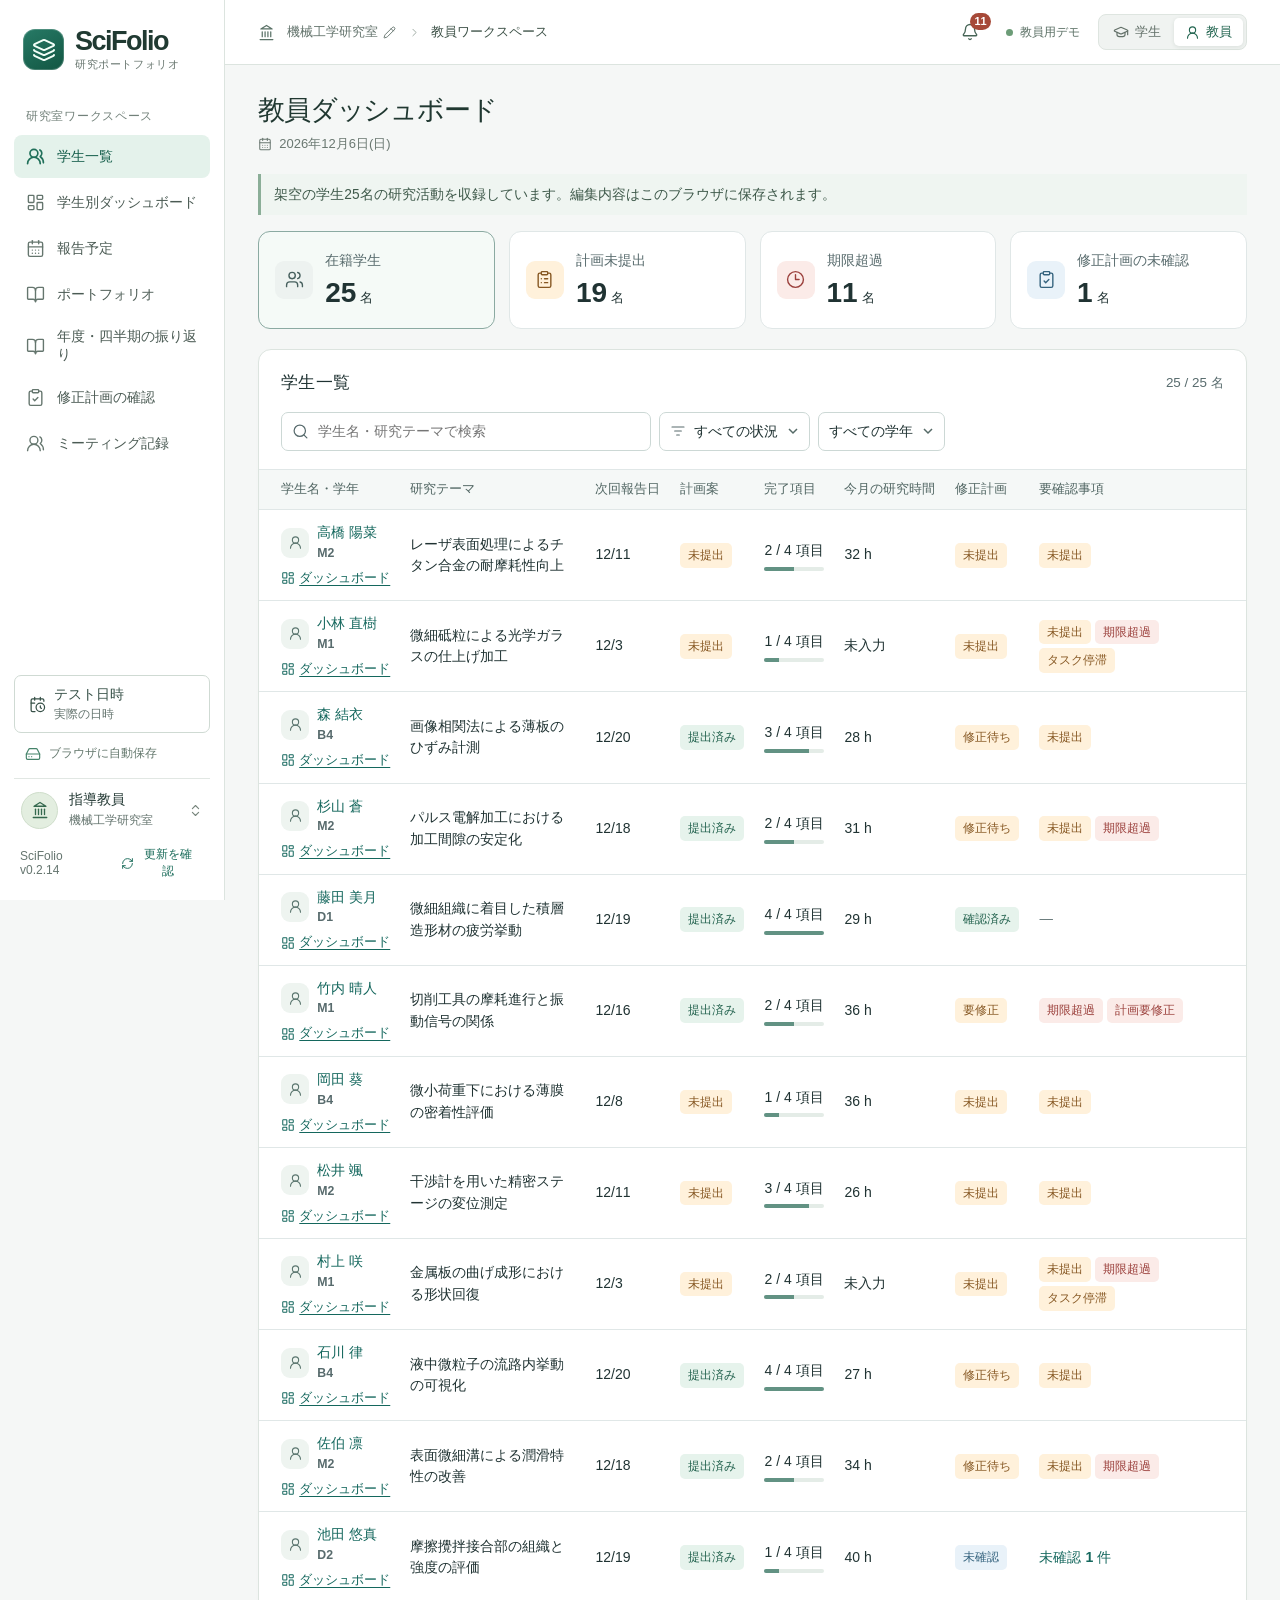
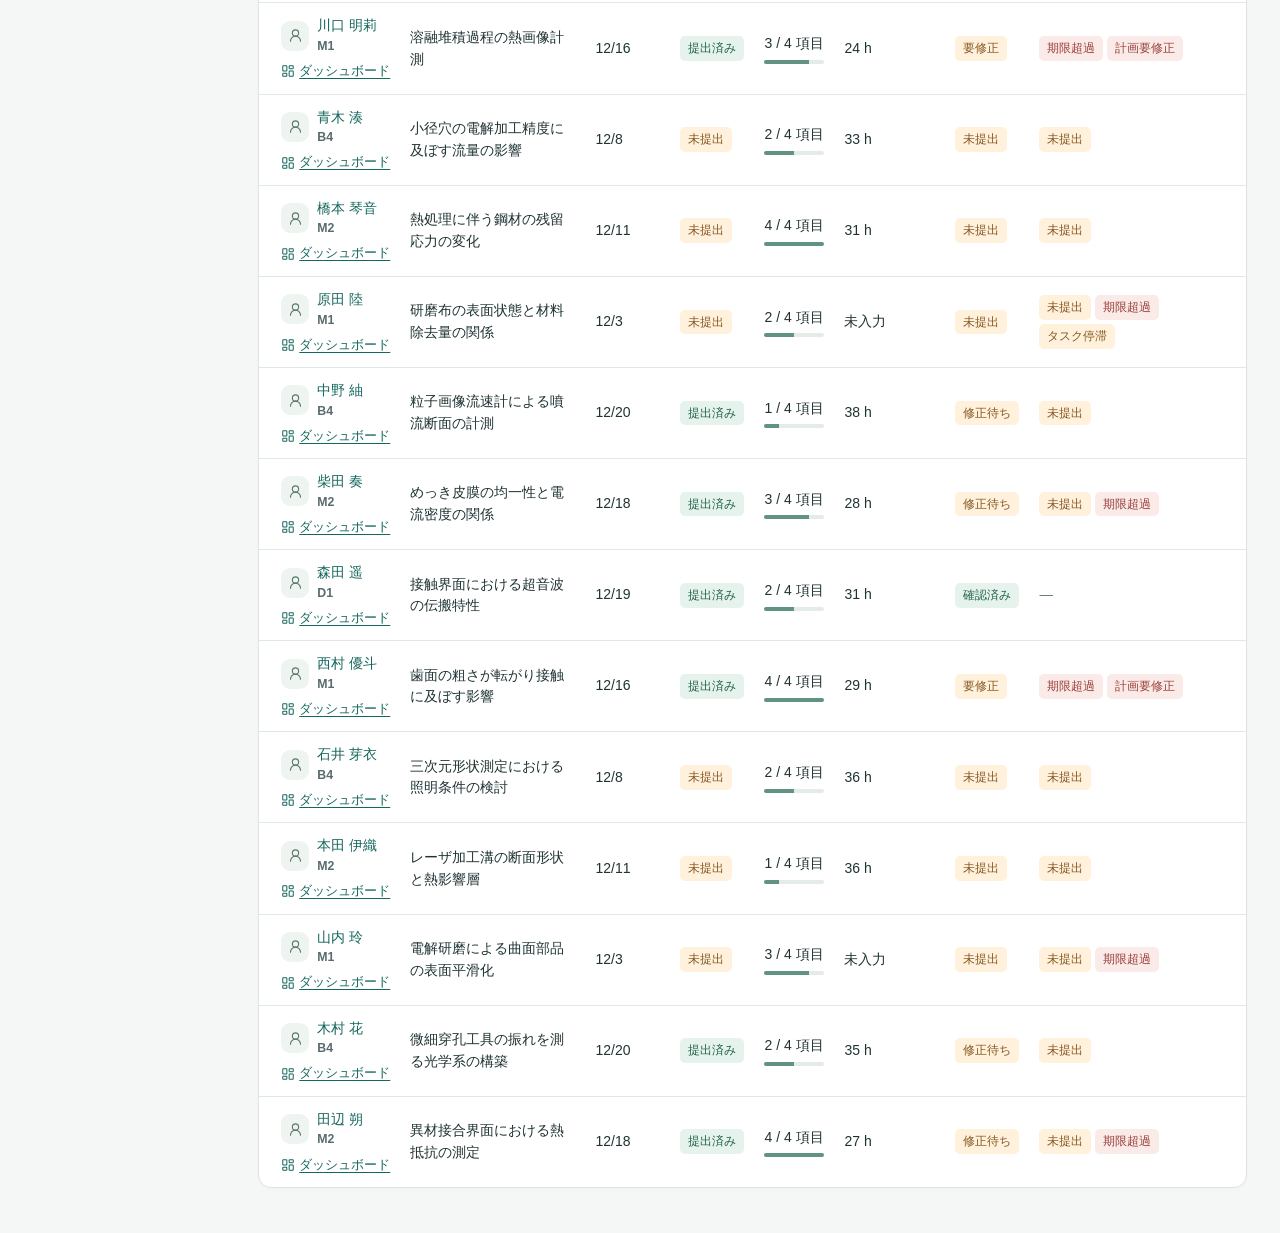
==== commit 3e24fabc: "Publish verified SciFolio student and faculty demos" ====
--- a/faculty/index.html
+++ b/faculty/index.html
@@ -1,7 +1,7 @@
 <!doctype html>
 <html lang="ja">
   <head>
-    <meta name="labfolio-version" content="0.2.13">
+    <meta name="labfolio-version" content="0.2.14">
 
     <meta charset="UTF-8" />
     <meta name="viewport" content="width=device-width, initial-scale=1.0" />
@@ -9,7 +9,7 @@
     <meta name="description" content="機械工学研究室の研究計画、進捗報告、活動履歴を管理する研究ポートフォリオ。" />
     <link rel="icon" href="./favicon.svg" type="image/svg+xml" />
     <title>SciFolio | 研究ポートフォリオ</title>
-    <script type="module" crossorigin src="./assets/index-BdTOz5CJ.js"></script>
+    <script type="module" crossorigin src="./assets/index-e3GIWBUk.js"></script>
     <link rel="stylesheet" crossorigin href="./assets/index-DP_NrGWF.css">
   </head>
   <body><div id="root"></div></body>
